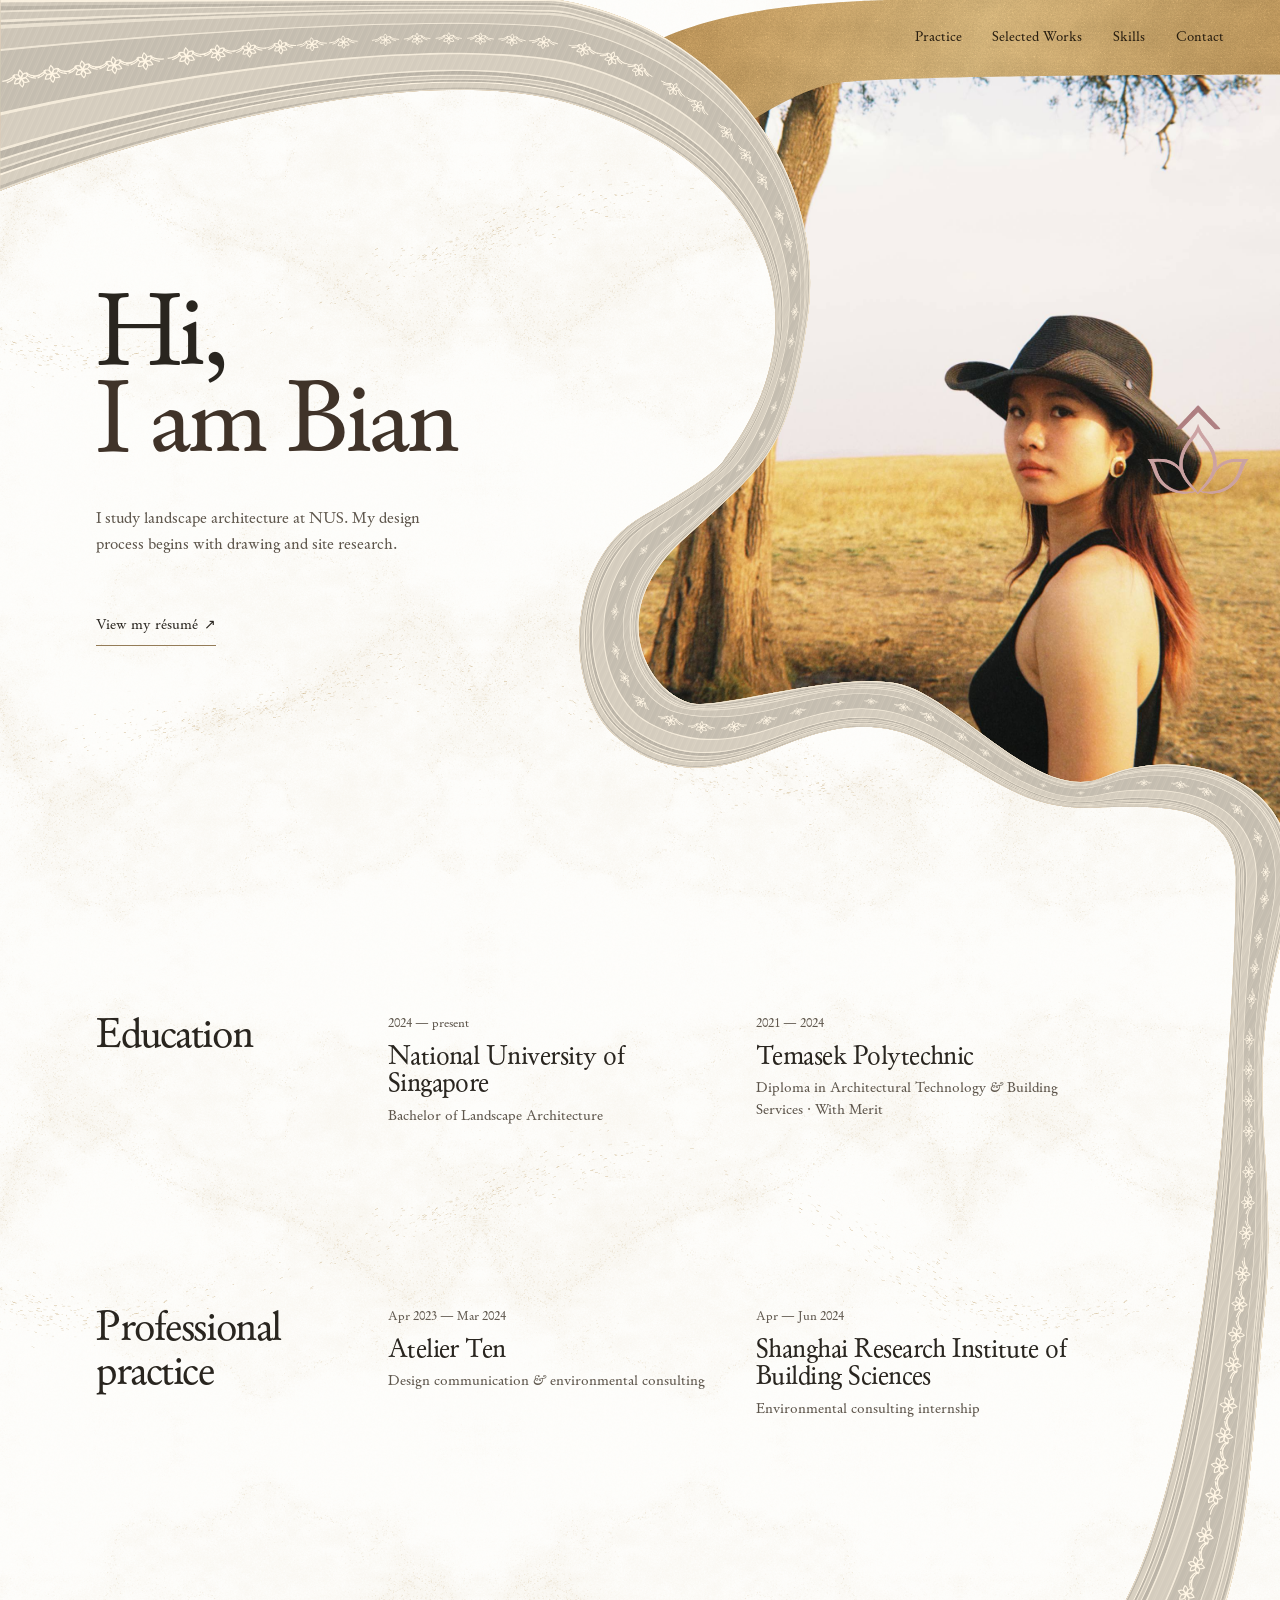
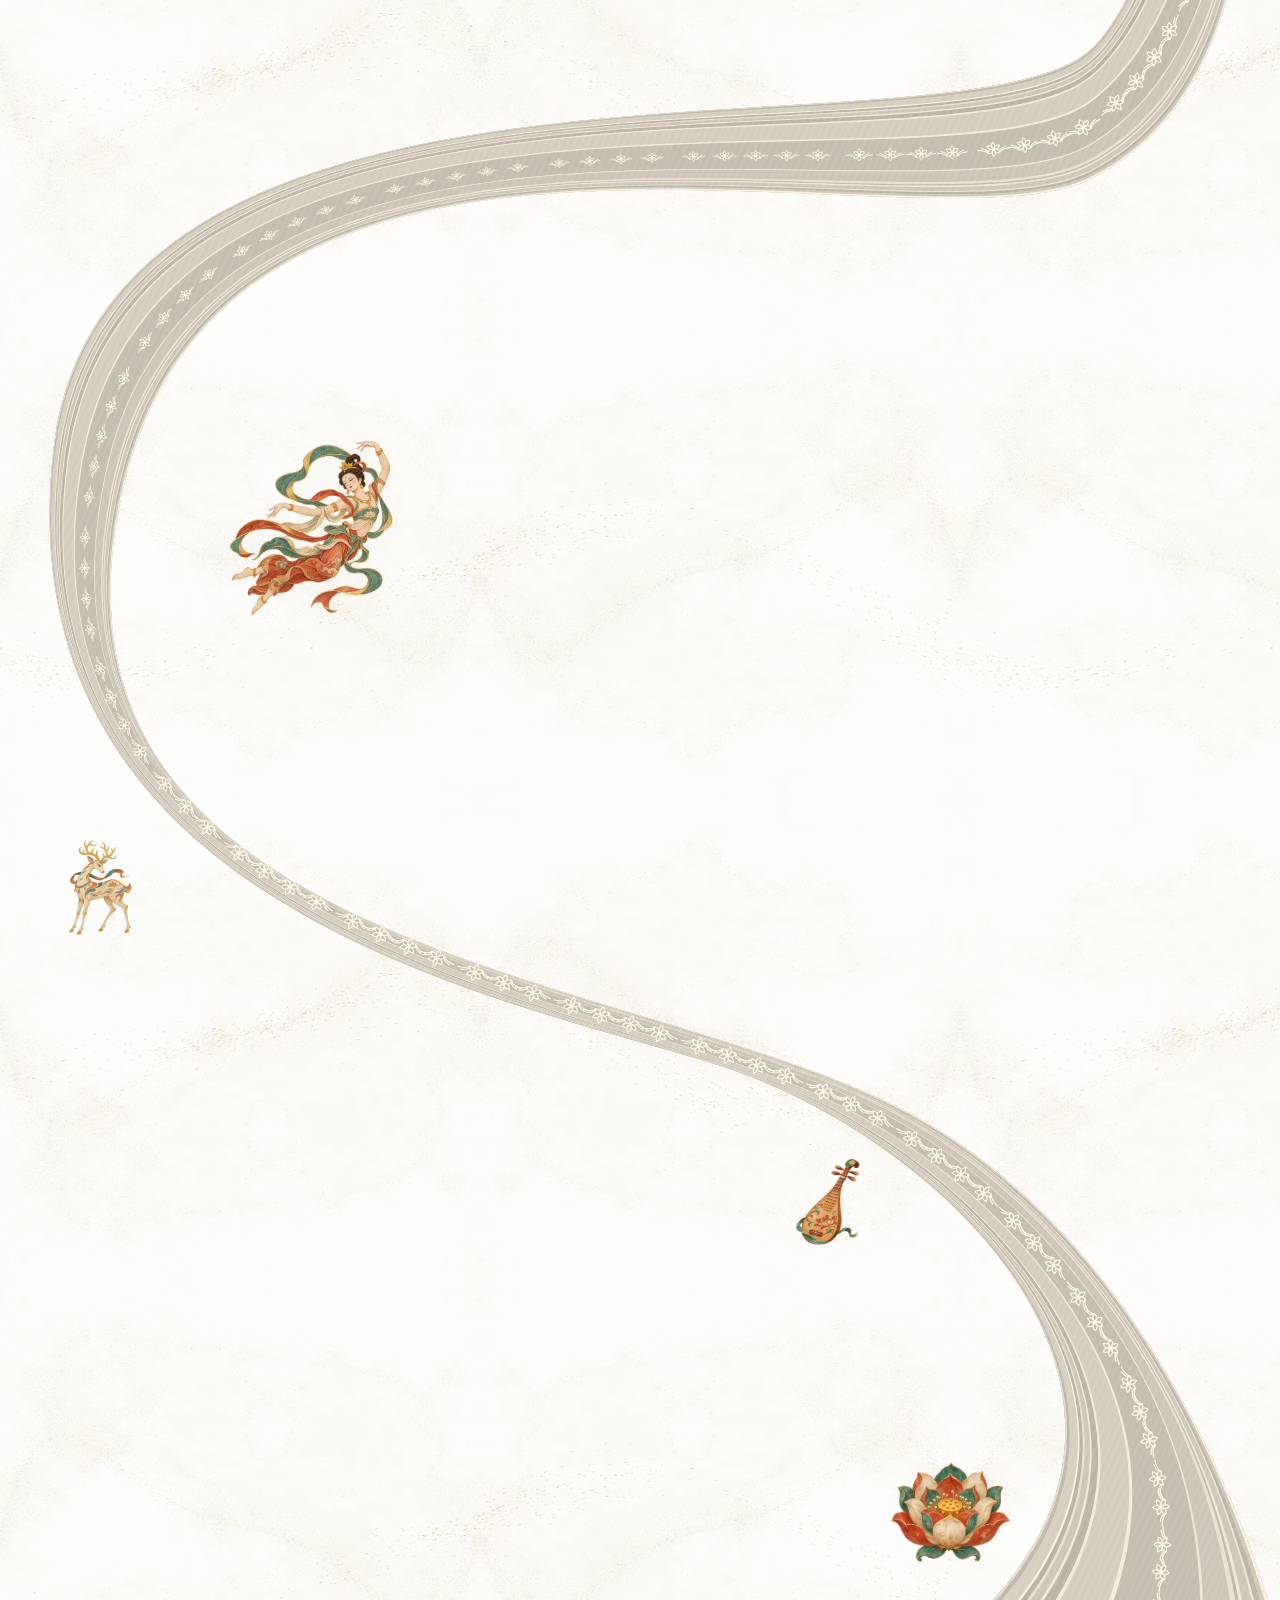
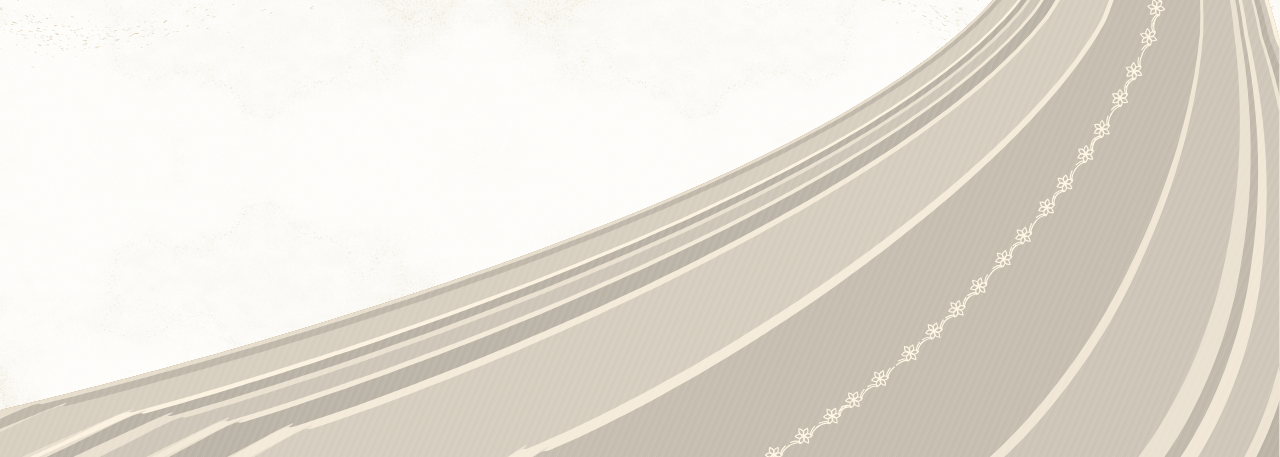
==== index.html @ 582df24e "Refresh the mobile project animation script" ====
<!doctype html>
<html lang="en">
<head>
  <meta charset="utf-8">
  <meta name="viewport" content="width=device-width, initial-scale=1">
  <meta name="description" content="Landscape architecture, research and practice by Bian Chuqi.">
  <title>Bian Chuqi · Landscape Architecture</title>
  <link rel="preload" href="assets/fonts/GaramondLibre-Regular.otf" as="font" type="font/otf" crossorigin>
  <link rel="stylesheet" href="style.css">
  <link rel="stylesheet" href="desktop-board.css?v=history-spacing-8">
  <script defer src="project-icons.js?v=touch-weave-7"></script>
  <script defer src="plaques.js"></script>
  <script defer src="ribbons.js?v=smooth-weave-6"></script>
</head>
<body class="home" id="top"><a class="skip" href="#main">Skip to content</a>
<div class="folio"><svg class="board-defs" aria-hidden="true" focusable="false" width="0" height="0"><defs>
<clipPath id="mobile-portrait-cut" clipPathUnits="objectBoundingBox"><path transform="scale(0.00256410256 0.00236406619) translate(0 -54.037)" d="M0 49L0.404 55.495C0.404 55.495 132.979 65.941 149.894 129.452C169.809 189.963 130.362 245.941 92.447 274.282C54.532 302.622 11.255 334.793 33.085 406.027C54.915 477.261 132.66 411.005 170.574 417.899C208.489 424.793 249.021 469.793 286.553 465.963C324.085 462.133 359.064 451.154 365.957 473.112L390 490V49Z"/></clipPath>
<clipPath id="desktop-portrait-cut" clipPathUnits="objectBoundingBox"><path transform="scale(0.001679894227362891 0.0022471910112359553)" d="M258.982 -0.197C338.833 13.015 384.79 83.292 375.599 147.632C366.407 211.973 357.216 214.271 317.003 251.611C276.79 288.952 306.088 328.015 325.62 327.441C345.152 326.866 388.493 313.526 416.067 317.611C443.641 321.696 482.705 375.569 513.599 361.271C544.493 346.973 617.641 355.143 596.961 433.271L610 445V-2H259Z"/></clipPath>
<clipPath id="desktop-nav-cut" clipPathUnits="objectBoundingBox"><path transform="scale(0.001679894227362891 0.015873015873015872)" d="M340.684 62.196C340.684 62.196 365.961 43.303 386.897 38.962C407.833 34.622 595.301 34.622 595.301 34.622C595.301 34.622 595.301 0.026 595.301 0.026C595.301 0.026 413.386 0.026 413.386 0.026C413.386 0.026 369.344 0.728 337.939 8.005C306.535 15.281 295.812 24.856 295.812 24.856C295.812 24.856 340.684 62.196 340.684 62.196Z"/></clipPath>
</defs></svg><div class="board-silk" aria-hidden="true"></div><div class="nav-join" aria-hidden="true"></div>
  <svg class="silk" aria-hidden="true" focusable="false">
    <defs><image id="mobile-weave" href="assets/mobile-silk.svg?v=balanced-weave-1" width="390" height="2567.431"/></defs>
    <g id="mobile-panels">
    <svg viewBox="0 54.037 390 423" preserveAspectRatio="none"><use href="#mobile-weave"/></svg>
    <svg viewBox="0 477.037 390 1016.963" preserveAspectRatio="none"><use href="#mobile-weave"/></svg>
    <svg viewBox="0 1494 390 1073.431" preserveAspectRatio="none"><use href="#mobile-weave"/></svg>
    </g>
  </svg>
  <div class="silk silk-wash" aria-hidden="true"><div class="wash-art"><i></i><i></i><i></i></div></div>
  <header class="header"><nav aria-label="Main navigation"><a href="#practice">Practice</a><a href="#works">Selected Works</a><a href="skills.html">Skills</a><a href="contact.html">Contact</a></nav></header>
  <main id="main">
    <section class="introduction" id="about" aria-labelledby="profile-title">
      <div class="intro-copy">
        <h1 id="profile-title">Hi,<br> <em>I am Bian</em></h1>
        <p class="intro-note">I study landscape architecture at NUS. My design process begins with drawing and site research.</p>
        <div class="profile-actions"><a href="resume.html">View my résumé <span aria-hidden="true">↗</span></a></div>
      </div>
      <figure class="silk-portrait"><img src="assets/bian-chuqi-tree.jpg" alt="Bian Chuqi beneath a tree in a golden grassland" width="1706" height="2560" fetchpriority="high"></figure>
    </section>
    <section class="experience" aria-label="Education and professional practice">
      <div class="history-group">
      <span id="practice" aria-hidden="true"></span>
      <section class="history-row" id="education"><h2>Education</h2>
        <div><span class="date">2024 — present</span><h3>National University of Singapore</h3><p>Bachelor of Landscape Architecture</p></div>
        <div><span class="date">2021 — 2024</span><h3>Temasek Polytechnic</h3><p>Diploma in Architectural Technology &amp; Building Services · With Merit</p></div>
      </section>
      <section class="history-row" id="professional-practice"><h2>Professional <em>practice</em></h2>
        <div><span class="date">Apr — Jun 2024</span><h3>Shanghai Research Institute of Building Sciences</h3><p>Environmental consulting internship</p></div>
        <div class="atelier-entry"><span class="date">Apr 2023 — Mar 2024</span><h3>Atelier Ten</h3><p>Design communication &amp; environmental consulting</p></div>
      </section>
    </div>
    </section>
    <section class="work-index" id="works" aria-labelledby="works-title">
      <h2 id="works-title">Selected <em>works</em></h2>
      <div class="project-route">
      <svg class="board-works" preserveAspectRatio="none" viewBox="0 830 595.2755737305 710" aria-label="Selected works"><title>Selected works</title><g id="detail-y3s1" class="project-reveal" data-project="Y3S1" role="group" aria-label="Y3S1, reserved project space"><g class="desktop-frames"><rect class="image-space" x="236.769" y="886.944" width="300.83" height="212.359"/><rect class="line-space" x="270.854" y="1123.366" width="268.851" height="15.511"/><rect class="line-space" x="307.755" y="1148.579" width="231.95" height="15.511"/><rect class="line-space" x="370.812" y="1173.792" width="168.894" height="15.511"/><rect class="line-space" x="432.449" y="1199.005" width="107.257" height="15.511"/></g><g class="mobile-frames"><rect class="line-space" x="292.222" y="302.229" width="72.125" height="10.431"/><rect class="line-space" x="250.774" y="285.275" width="113.573" height="10.43"/><rect class="line-space" x="208.371" y="268.32" width="155.975" height="10.431"/><rect class="line-space" x="183.557" y="251.366" width="180.789" height="10.43"/><rect class="image-space" x="157.612" y="92.992" width="206.048" height="145.45"/></g></g><g id="detail-y2s2" class="project-reveal" data-project="Y2S2" role="group" aria-label="Y2S2, reserved project space"><g class="desktop-frames"><rect class="image-space" x="29.33" y="1263.795" width="183.357" height="129.434"/><rect class="line-space" x="29.322" y="1193.428" width="65.373" height="9.454"/><rect class="line-space" x="29.322" y="1208.795" width="102.941" height="9.454"/><rect class="line-space" x="29.322" y="1224.162" width="141.375" height="9.454"/><rect class="line-space" x="29.322" y="1239.53" width="163.866" height="9.454"/></g><g class="mobile-frames"><rect class="line-space" x="22.734" y="373.565" width="55.511" height="8.028"/><rect class="line-space" x="22.734" y="386.614" width="87.411" height="8.028"/><rect class="line-space" x="22.735" y="399.663" width="120.046" height="8.028"/><rect class="line-space" x="22.735" y="412.712" width="139.144" height="8.027"/><rect class="image-space" x="22.936" y="430.397" width="158.584" height="111.945"/></g></g><g id="detail-y2s1" class="project-reveal" data-project="Y2S1" role="group" aria-label="Y2S1, reserved project space"><g class="desktop-frames"><rect class="line-space" x="231.79" y="1299.711" width="115.075" height="10.6"/></g><g class="mobile-frames"><rect class="line-space" x="255.266" y="683.14" width="55.511" height="8.027"/><rect class="line-space" x="255.266" y="696.188" width="87.411" height="8.028"/></g></g><g id="detail-y1s1" class="project-reveal" data-project="Y1S1" role="group" aria-label="Y1S1, reserved project space"><g class="desktop-frames"><rect class="image-space" x="232.039" y="1390.876" width="170.079" height="120.06"/><rect class="line-space" x="71.876" y="1459.354" width="151.999" height="8.769"/><rect class="line-space" x="92.739" y="1473.608" width="131.136" height="8.769"/><rect class="line-space" x="128.389" y="1487.863" width="95.487" height="8.769"/><rect class="line-space" x="163.236" y="1502.117" width="60.639" height="8.769"/></g><g class="mobile-frames"><rect class="line-space" x="122.979" y="932.96" width="53.478" height="7.733"/><rect class="line-space" x="92.247" y="945.531" width="84.21" height="7.733"/><rect class="line-space" x="60.808" y="958.102" width="115.649" height="7.733"/><rect class="line-space" x="42.409" y="970.673" width="134.048" height="7.733"/><rect class="image-space" x="23.574" y="813.837" width="152.776" height="107.845"/></g></g></svg>
        <button class="project-icon" type="button" data-term="Y3S1" aria-controls="detail-y3s1" aria-expanded="false" aria-label="Y3S1 project" style="--desktop-x:17.1886043%;--desktop-y:16.3060586%;--desktop-width:14.4220707%">
          <span class="icon-turn"><img class="icon-front" src="assets/project-icons/apsara-front.webp" alt=""><img class="icon-back" src="assets/project-icons/apsara-back.webp" alt=""></span>
        </button>
        <button class="project-icon" type="button" data-term="Y2S2" aria-controls="detail-y2s2" aria-expanded="false" aria-label="Y2S2 project" style="--desktop-x:4.1604885%;--desktop-y:42.8718362%;--desktop-width:7.5809696%">
          <span class="icon-turn"><img class="icon-front" src="assets/project-icons/deer-front.webp" alt=""><img class="icon-back" src="assets/project-icons/deer-back.webp" alt=""></span>
        </button>
        <button class="project-icon" type="button" data-term="Y2S1" aria-controls="detail-y2s1" aria-expanded="false" aria-label="Y2S1 project" style="--desktop-x:61.2482983%;--desktop-y:63.7558638%;--desktop-width:6.7874875%">
          <span class="icon-turn"><img class="icon-front" src="assets/project-icons/pipa-front.webp" alt=""><img class="icon-back" src="assets/project-icons/pipa-back.webp" alt=""></span>
        </button>
        <button class="project-icon" type="button" data-term="Y1S1" aria-controls="detail-y1s1" aria-expanded="false" aria-label="Y1S1 project" style="--desktop-x:69.5584133%;--desktop-y:83.1385428%;--desktop-width:9.4145561%">
          <span class="icon-turn"><img class="icon-front" src="assets/project-icons/lotus-front.webp" alt=""><img class="icon-back" src="assets/project-icons/lotus-back.webp" alt=""></span>
        </button>
      </div>
    </section>
  </main>
  <footer class="board-footer" aria-label="Contact channels">
    <div class="contact-plaque" data-channel="linkedin">
      <img loading="lazy" decoding="async" src="assets/plaque-instagram.webp" alt="" width="1100" height="798">
      <a class="contact-logo" href="https://www.linkedin.com/in/chuqi-bian-5767962a1/" aria-label="LinkedIn" target="_blank" rel="noopener noreferrer"><img src="assets/logo-linkedin.webp" alt=""></a>
    </div>
    <div class="contact-plaque" data-channel="telegram">
      <img loading="lazy" decoding="async" src="assets/plaque-whatsapp.webp" alt="" width="1100" height="798">
      <a class="contact-logo" href="https://t.me/bcq_0528" aria-label="Telegram" target="_blank" rel="noopener noreferrer"><img src="assets/logo-telegram.webp" alt=""></a>
    </div>
    <div class="contact-plaque" data-channel="whatsapp">
      <img loading="lazy" decoding="async" src="assets/plaque-telegram.webp" alt="" width="1100" height="936">
      <a class="contact-logo" href="https://wa.me/6583190450" aria-label="WhatsApp" target="_blank" rel="noopener noreferrer"><img src="assets/logo-whatsapp.webp" alt=""></a>
    </div>
  </footer>
</div>
<a class="back-to-top" href="#top" aria-label="Back to top" title="Back to top">
  <img class="lotus-outline" src="assets/lotus-back-to-top.webp" width="384" height="339" alt="">
  <img class="lotus-bloom" src="assets/lotus-bloom.webp" alt="">
</a>
</body>
</html>
---- style.css ----
@charset "UTF-8";
@font-face {
  font-family: 'Garamond Libre';
  src: url('assets/fonts/GaramondLibre-Regular.otf') format('opentype');
  font-weight: 400;
  font-style: normal;
  font-display: swap;
}
:root{color-scheme:dark;--paper:#080808;--surface:#080808;--sand:#080808;--ink:#f5f2ed;--muted:#bcbab6;--coffee:#d6d2ca;--gold:#e6c289;--line:#514e49;--red:#e9d9c0;--ochre:#b99060;--serif:"Garamond Libre",Garamond,Georgia,serif;--sans:var(--serif);font-synthesis:none}
*{box-sizing:border-box}html{scroll-behavior:smooth;scroll-padding-top:2rem}body{margin:0;background:var(--paper);color:var(--ink);font:1rem/1.7 var(--sans)}a{color:inherit;text-decoration:none}button{font:inherit}img{display:block;max-width:100%;height:auto}figure{margin:0}h1,h2,h3,p{margin-top:0}h1,h2,h3{font-family:var(--serif);font-weight:400;line-height:1.06}h1{font-size:clamp(3.5rem,6vw,7rem);letter-spacing:-.04em}h2{font-size:clamp(2.5rem,4vw,4.2rem);letter-spacing:-.035em}h3{font-size:2rem;letter-spacing:-.02em}em{font-weight:400}p{margin-bottom:1.2rem}a:focus-visible,button:focus-visible{outline:2px solid var(--red);outline-offset:7px}a:hover{color:var(--red)}
.header,main>section,main>figure,footer{max-width:1440px;margin-inline:auto}.header{padding:2rem 6%;display:flex;align-items:center;justify-content:space-between;gap:2rem}.identity{font-family:var(--serif);font-size:1.9rem;line-height:1.1;letter-spacing:-.035em}.identity span{display:block;font-family:var(--sans);font-size:.75rem;letter-spacing:.08em;line-height:1.8;margin-top:.4rem}.header nav{display:flex;gap:2rem;font-size:.875rem}.header nav a{position:relative;padding-block:.3rem}.header nav a::after{content:'';position:absolute;bottom:0;left:0;width:0;height:1px;background:currentColor;transition:width .25s}.header nav a:hover::after{width:100%}.eyebrow,.date{font-family:var(--sans);font-size:.875rem;line-height:1.5;color:var(--muted)}.eyebrow{letter-spacing:.08em}.date{display:block;margin-bottom:.6rem}.skip{position:fixed;top:-5rem;left:1rem;padding:1rem;background:var(--paper);z-index:100}.skip:focus{top:1rem}
/* Full case study content stays readable and unobstructed. */
.project-title{position:relative;padding:4rem 8%;overflow:hidden}.project-title::after{content:'';position:absolute;width:20rem;height:29rem;border:1.5px solid var(--ochre);border-left-color:transparent;border-bottom-color:transparent;border-radius:50%;right:-11rem;top:2rem;transform:rotate(-22deg);pointer-events:none}.project-title h1{font-size:clamp(3.5rem,7vw,7.4rem);margin-bottom:3rem}.project h1 em,.project h2 em{color:var(--red)}.project-intro{display:grid;grid-template-columns:1.1fr 1fr;gap:10%;align-items:start}.large-copy{font:400 clamp(1.5rem,2.5vw,2.15rem)/1.3 var(--serif);letter-spacing:-.01em}.project-intro .large-copy{max-width:38rem}dl{margin:0;font-size:.9rem}dl div{display:grid;grid-template-columns:6rem 1fr;padding:.45rem 0}dt{color:var(--muted)}dd{margin:0}.full-art{padding:0 6%}.image-button{border:0;background:transparent;padding:0;width:100%;cursor:zoom-in;display:block}.image-button img{width:100%}.full-art .image-button{max-width:1180px;margin:auto}figcaption{font-size:.875rem;color:var(--muted);padding:1rem 0;line-height:1.6}figcaption span{float:right}.project-section{padding:5rem 8%}.text-section{display:grid;grid-template-columns:1fr 1.3fr;gap:10%;background:var(--sand);margin-top:3rem;border-radius:0 5rem 0 0}.text-section p{max-width:42rem}.section-heading{display:flex;align-items:baseline;justify-content:space-between;gap:2rem;margin-bottom:2.5rem}.section-heading h2{margin:0}.section-heading p{max-width:28rem;color:var(--muted);margin:0}.research-columns{display:grid;grid-template-columns:repeat(3,1fr);gap:3rem;margin-bottom:2rem}.research-columns h3{font-size:1.85rem;color:var(--red)}.research-columns p{font-size:1rem;color:var(--muted)}.project-section>figure{max-width:1100px;margin:auto}.split-art{display:grid;grid-template-columns:.65fr 1.35fr;gap:6%;align-items:center}.fine{color:var(--muted);font-size:.875rem!important}.encounter-grid{display:grid;grid-template-columns:1fr 1fr;gap:2rem}.exhibition{display:grid;grid-template-columns:1.25fr 1fr;gap:6%;align-items:center}.credits{display:grid;grid-template-columns:.6fr 1.4fr;gap:8%;background:var(--surface)}.credits h2{font-size:2.5rem}.credits p{color:var(--muted);font-size:.9rem}.credits strong{color:var(--ink);font-weight:500}.lightbox{width:96vw;max-width:1600px;height:94vh;border:1px solid var(--line);background:var(--paper);padding:1.2rem;color:var(--ink)}.lightbox::backdrop{background:rgba(35,29,24,.85)}.lightbox-controls{display:flex;gap:1.2rem;align-items:center;margin-bottom:1rem}.lightbox-controls p{margin:0;flex:1;font-size:.9rem}.lightbox-controls a{font-size:.875rem;text-decoration:underline}.lightbox-controls button{padding:.5rem 1rem;border:1px solid var(--ink);color:var(--ink);background:transparent;cursor:pointer}.lightbox-scroll{overflow:auto;height:calc(100% - 4rem);display:flex;align-items:flex-start;justify-content:center}.lightbox-scroll img{max-height:100%;object-fit:contain}
.resume-page{padding:3rem 6% 5rem;max-width:1100px}.resume-page h1{font-size:4rem;margin:0}.resume-page .section-heading{align-items:center;margin-bottom:1rem}.resume-instruction{color:var(--muted)}.resume-sheet{display:block;background:white}.resume-sheet img{width:100%;height:auto}.resume-page>.text-link{margin-top:2rem}


body { background: #11110f url("assets/foil-ground.png") repeat; background-size: 610px auto; }
.text-section,.credits { background: transparent; }
.folio { max-width: 1560px; margin: auto; position: relative; isolation: isolate; overflow: clip; }
.silk { position: absolute; inset: 0; width: 100%; height: 100%; z-index: 2; pointer-events: none; }
.home .header { position: relative; z-index: 4; justify-content: flex-end; max-width: none; padding: 0; }
.home .header nav { min-height: 4.25rem; padding: 1.25rem 5.5%; align-items: center; justify-content: flex-end; gap: clamp(1rem,2.8vw,3rem); color: #281e10;
  background-color: #ceb077;
  background-image: linear-gradient(108deg, #a47b3b42, #fff1bb38 30%, #ad783621 51%, #fff0bb47 75%, #926c352e), url("assets/foil-navigation.png");
  background-size: cover, 256px 128px;
  box-shadow: inset 0 -1px #fae5b78f; }
.home .header nav a { color: #281e10; font-weight: 400; }
.home .header nav a:focus-visible { outline-color: #392a15; }
.introduction { position: relative; display: grid; align-items: center; min-height: clamp(33rem,58vw,55rem); max-width: none; padding: 5rem 0 2.5rem 7.5%; }
.intro-copy { width: 43%; position: relative; z-index: 3; }
.intro-copy .eyebrow { text-transform: uppercase; letter-spacing: .18em; font-size: .72rem; color: #d9cdb9; }
.intro-copy h1 { font-size: clamp(4.6rem,7.8vw,8rem); line-height: .88; margin: .3em 0 .38em; }
.intro-copy h1 em { white-space: nowrap; }
.intro-note { max-width: 23rem; color: #d2cdc3; line-height: 1.6; }
.profile-actions { display: flex; flex-wrap: wrap; gap: .6rem 1.6rem; margin-top: clamp(1.6rem,3.8vw,3.8rem); }
.profile-actions a,.text-link,.resume-link { display: inline-block; font-size: .91rem; padding-block: .4rem; border-bottom: 1px solid #a39378; }
.profile-actions span,.work-cover h3 span { display: inline-block; font: .95em var(--sans); margin-left: .18em; }
.silk-portrait { position: absolute; inset: 0; margin: 0; overflow: hidden; clip-path: polygon(49% 0,100% 0,100% 100%,83% 94%,65% 84%,47% 77%,55% 40%); }
.silk-portrait img { margin-left: auto; width: 55.5%; height: 100%; object-fit: cover; object-position: right bottom; }
.experience { padding: clamp(4rem,8vw,8.5rem) 16% clamp(2.4rem,5vw,6rem) 7.5%; }
.history-group { position: relative; }
.history-group #practice {
  position: absolute;
  top: 50%;
  scroll-margin-top: calc(50vh - 2rem);
}
.history-row { display: grid; grid-template-columns: .76fr 1fr 1fr; gap: 5%; padding-block: clamp(3.7rem,7vw,7.25rem); }
.history-row h2 { margin: 0; font-size: clamp(2rem,3.2vw,3.7rem); }
.history-row h3 { font-size: clamp(1.42rem,2.05vw,2.15rem); margin: .25em 0; }
.history-row p { font-size: .91rem; line-height: 1.5; color: var(--muted); margin: 0; max-width: 24rem; }
.date { font-size: .79rem; }
.work-index { padding: clamp(4rem,7vw,8rem) 7% clamp(7rem,12vw,13rem) 12%; }
.work-index h2 { position: relative; z-index: 3; display: table; font-size: clamp(3.1rem,6.2vw,6.4rem); line-height: .96; margin: 0 0 clamp(6.5rem,11vw,10.5rem) -5%; }
.works-grid { margin-left: 2.5%; display: grid; grid-template-columns: repeat(3,minmax(0,1fr)); gap: clamp(.9rem,2vw,2.5rem); }
@media(min-width:761px) {
  .works-grid > :nth-child(2) { margin-top: clamp(2rem,4.5vw,4.5rem); }
  .works-grid > :nth-child(3) { margin-top: clamp(4rem,9vw,9rem); }
}
.work-cover { display: block; position: relative; }
.work-cover img,.work-slot { width: 100%; aspect-ratio: 1.415; object-fit: cover; }
.work-cover h3,.works-grid article span { display: block; font: 1.65rem/1.04 var(--serif); margin: .55em 0 0; }
.work-cover h3 span { font-size: .52em; vertical-align: .3em; }
.works-grid article { color: #c9bfac; }
.work-slot { position: relative; display: grid; place-items: center; color: #74917c; border-block: 1px solid currentColor; }
.works-grid article:last-child .work-slot { color: #aa8055; }
.work-slot svg { width: 47%; fill: none; stroke: currentColor; stroke-width: 1; }
.works-grid article span { font-style: italic; font-size: 1.35rem; }
.contact-footer { position: relative; z-index: 3; isolation: isolate; max-width: none; min-height: clamp(7.5rem,12vw,12rem); padding: 2rem 7%; display: grid; align-items: center; color: #fff6d9; }
.contact-footer::before { content: ""; position: absolute; inset: 0; background: url("assets/woven-hem.svg") center/100% 100%; z-index: -1; }
.home .contact-footer::before { opacity: .91; mask-image: linear-gradient(transparent,#000 38%); }
.contact-footer ul { position: relative; display: flex; align-items: baseline; justify-content: space-evenly; gap: 1.5rem; margin: 0; padding: 0; list-style: none; font: 600 clamp(1.6rem,3.2vw,3.7rem)/1.1 var(--serif); }
.contact-footer li { -webkit-text-stroke: .08em #1b1812; paint-order: stroke fill; text-shadow: 0 2px 4px #100c08; }
.project-title::after { content: none; }
.project h1 em,.project h2 em,.research-columns h3 { color: var(--ink); }
.lightbox::backdrop { background: rgb(0 0 0 / .9); }
@media (max-width:760px) {
  .header { padding: 1.15rem 6%; gap: .75rem; }
  .identity { font-size: 1.5rem; }
  .header nav { justify-content: flex-end; flex-wrap: wrap; font-size: .82rem; gap: .45rem .8rem; }
  .home .header nav { width: 100%; min-height: 3.3rem; justify-content: space-between; padding: 1rem 6%; gap: .6rem; }
  .introduction { display: flex; flex-direction: column; align-items: stretch; min-height: 0; padding: 0; }
  .silk-portrait { position: relative; height: clamp(21rem,108vw,38rem); order: -1; }
  .silk-portrait img { width: 92%; object-position: right bottom; }
  .intro-copy { width: 81%; margin: 1.3rem 0 0 7%; }
  .intro-copy h1 { font-size: clamp(3.6rem,12vw,5.4rem); }
  .intro-note { font-size: .94rem; }
  .profile-actions { gap: .4rem 1.1rem; margin-top: 1.2rem; }
  .profile-actions a { font-size: .83rem; }
  .experience { padding: 4rem 17% 2rem 7%; }
  .history-row { grid-template-columns: 1fr 1fr; gap: 1rem; padding-block: 2.65rem; }
  .history-row h2 { grid-column: 1/-1; font-size: 2.1rem; }
  .history-row h3 { font-size: 1.36rem; }
  .history-row p { font-size: .8rem; }
  .date { font-size: .72rem; }
  .work-index { padding: 3rem 6% 5.5rem 13%; }
  .work-index h2 { font-size: clamp(2.7rem,9vw,4rem); margin-bottom: 6.1rem; }
  .works-grid { grid-template-columns: 1fr 1fr; gap: 1.7rem 1.1rem; }
  .work-cover { grid-column: 1/-1; width: 77%; }
  .work-cover h3 { font-size: 1.6rem; }
  .works-grid article span { font-size: 1.05rem; }
  .contact-footer { padding: 1.5rem 5%; min-height: 7.8rem; }
  .contact-footer ul { font-size: clamp(1.32rem,4.7vw,2.1rem); gap: .65rem; }
  .project-title,.project-section { padding: 3rem 7%; }
  .project-intro,.text-section,.split-art,.exhibition,.credits,.encounter-grid,.research-columns { grid-template-columns: 1fr; gap: 1rem; }
  .section-heading { display: block; }
  figcaption span { display: block; float: none; }
  .lightbox-controls { flex-wrap: wrap; gap: .6rem; }
  .lightbox-controls p { flex-basis: 100%; }
  .lightbox-scroll { height: calc(100% - 7rem); }
}
@media(prefers-reduced-motion:reduce) { html { scroll-behavior:auto; } *,*::after { transition:none!important; } }
/* The gold field continues beneath the upper fold. */
.nav-join {
  position: absolute; inset: 0 0 auto; pointer-events: none; z-index: 1;
  background: linear-gradient(108deg,#a47b3b42,#fff1bb38 30%,#ad783621 51%,#fff0bb47 75%,#926c352e),
              #ceb077 url("assets/foil-navigation.png") left top / 256px 128px repeat;
}
.home .work-index { padding-bottom: clamp(12rem,22vw,25rem); }
.home .work-index h2 { margin-bottom: clamp(9rem,14vw,14rem); }
@media (min-width:761px) {
  .works-grid > :nth-child(2) { margin-top: clamp(4.5rem,9vw,10rem); }
  .works-grid > :nth-child(3) { margin-top: clamp(9rem,18vw,20rem); }
}
.cloud-footer {
  display: block; padding: 0; height: clamp(12rem,20vw,21rem); overflow: hidden;
}
.cloud-footer ul {
  height: 100%; display: grid; grid-template-columns: repeat(3,minmax(0,1fr));
  gap: 0; align-items: stretch; justify-content: stretch;
}
.cloud-footer li {
  --lit: #517e74; --body: #284b4b; --shade: #203d3c;
  position: relative; display: grid; justify-items: center; align-content: start;
  transform: translateY(var(--lift, 0)); will-change: transform;
}
.cloud-footer li:nth-child(2) { --lit: #af6652; --body: #894c3e; --shade: #663e33; }
.cloud-footer li:nth-child(3) { --lit: #aa8657; --body: #74553a; --shade: #584331; }
.cloud-art { position: absolute; top: 0; left: -7%; width: 114%; height: 107%; pointer-events: none; overflow: visible; }
.cloud-footer li:nth-child(2) .cloud-art { transform: scaleX(-1); height: 112%; top: -2%; }
.cloud-footer li:nth-child(3) .cloud-art { height: 105%; top: 2%; }
.cloud-label {
  position: relative; z-index: 1; margin-top: 0; top: 0; align-self: center;
  color: #fff1cc; line-height: 1.08; font-weight: 600; -webkit-text-stroke: .055em #34291e;
  paint-order: stroke fill; text-shadow: 0 2px 3px #32281e;
}
.cloud-footer li { align-content: center; padding-top: 1.8rem; }
@media(max-width:760px) {
  .nav-join { display: none; }
  .home .work-index { padding-top: 3.5rem; padding-bottom: 10rem; }
  .home .work-index h2 { margin-bottom: 8rem; }
  .works-grid { row-gap: 3.8rem; }
  .cloud-footer { height: clamp(7.6rem,26vw,12rem); min-height: 0; }
  .cloud-footer li { padding-top: .8rem; }
  .cloud-footer ul { gap: 0; font-size: clamp(1.1rem,4.8vw,1.95rem); }
}
@media(prefers-reduced-motion:reduce) {
  .cloud-footer li { transform: none; will-change: auto; }
}

@media (min-width:761px) {
  .folio:has(.nav-join[style]) .header nav { background: transparent; box-shadow: none; }
}
.work-inscription { display: none; }
@media (min-width:761px) {
  /* The plotting area uses the proportions of the annotated Illustrator board. */
  .home .work-index { max-width: none; padding: clamp(4rem,9vw,9rem) 0 0; position: relative; }
  .home .work-index h2, .home .work-cover h3 {
    position: absolute; width: 1px; height: 1px; overflow: hidden;
    clip-path: inset(50%); margin: 0; white-space: nowrap;
  }
  .works-grid { position: relative; display: block; aspect-ratio: 595 / 790; margin: 0; }
  .works-grid > .work-cover, .works-grid > article { position: absolute; z-index: 3; margin: 0; }
  .works-grid > .work-cover { left: 25.9%; top: 10.7%; width: 66.6%; }
  .work-cover picture { display: block; }
  .work-cover img { aspect-ratio: auto; height: auto; }
  .work-inscription { display: block; margin: 2.7% 0 0 auto; width: 79%; height: auto; overflow: visible; }
  .work-inscription text { font: 27px var(--serif); fill: currentColor; }
  .work-inscription text[font-style="italic"] { font-style: italic; }
  .works-grid > article[data-project="Y2S2"] { left: 3.4%; top: 54.8%; width: 36.6%; margin: 0; }
  .works-grid > article[data-project="Y1S1"] { left: 47.2%; top: 65.7%; width: 30.6%; margin: 0; }
  .works-grid [data-project="Y2S2"] .work-slot { aspect-ratio: 218/127; }
  .works-grid [data-project="Y1S1"] .work-slot { aspect-ratio: 182/149; }
  .works-grid article span { text-align: right; margin-top: .75em; }
  .works-grid article span::before { content: attr(data-term); font-style: normal; }
}

/* White paper and fine gold leaf, shared by the homepage, case study and résumé. */
:root {
  color-scheme: light;
  --paper: #fffefc;
  --surface: #fcfaf5;
  --sand: #f6f2e9;
  --ink: #29251f;
  --muted: #5d554b;
  --coffee: #46382e;
  --gold: #80632d;
  --line: #b9ac97;
  --red: #774235;
  --ochre: #917442;
}
body {
  background: var(--paper) url("assets/white-gold-paper.webp") repeat;
  background-size: 960px 960px;
}
.intro-copy .eyebrow { color: #6d5635; }
.intro-copy h1 em { color: #403329; }
.intro-note, .works-grid article { color: var(--muted); }
.profile-actions a, .text-link, .resume-link { border-bottom-color: #947c58; }
.work-slot { color: #506f5b; }
.works-grid article:last-child .work-slot { color: #88613a; }
.folio .project-icon:focus-visible { outline-color: var(--gold); }
.lightbox::backdrop { background: rgb(34 29 22 / .7); }

.inner-page {
  display: flex;
  flex-direction: column;
  min-height: 100svh;
}
.inner-page > .header { width: 100%; justify-content: flex-end; }
.inner-page > main { flex: 1; }
.inner-page .header nav a[aria-current="page"]::after { width: 100%; }
.details-page {
  width: 100%;
  max-width: 1100px;
  padding: 3rem 6% 5rem;
}
.details-page h1 { font-size: clamp(3.2rem, 6vw, 4rem); margin-bottom: .75em; }
.skill-list { margin: 0; }
.skill-list div {
  display: grid;
  grid-template-columns: minmax(12rem, 1fr) minmax(0, 2fr);
  gap: 1.5rem;
  align-items: baseline;
  padding: clamp(1.25rem, 2.7vw, 2.25rem) 0;
  border-top: 1px solid #dcd3c4;
}
.skill-list dt { font: clamp(1.55rem, 2.3vw, 2rem)/1.15 var(--serif); color: var(--ink); }
.skill-list ul {
  display: flex; flex-wrap: wrap; align-items: flex-start; justify-content: flex-end; gap: .55rem;
  margin: 0; padding: 0; list-style: none;
}
.skill-list li {
  padding: .35rem .85rem;
  color: var(--coffee);
  background: rgb(230 219 198 / .18);
  border: 1px solid #d9cdbb;
  font-size: .96rem;
}
.skill-key {
  display: flex; flex-wrap: wrap; gap: .5rem 1.4rem;
  padding: 0; margin: 0 0 1.25rem; list-style: none;
  font-size: .95rem; color: var(--coffee);
}
.skill-key li { display: inline-flex; align-items: center; gap: .45rem; }
.skill-swatch {
  width: 1.35rem; height: .85rem;
  background: rgb(230 219 198 / .18); border: 1px solid #d9cdbb;
}
.skill-list .skill-work, .skill-key .skill-work {
  border-color: #a28b68;
}
.skill-context {
  position: absolute; width: 1px; height: 1px; padding: 0;
  overflow: hidden; clip-path: inset(50%); white-space: nowrap;
}
.skill-list .skill-disclosure { padding: 0; }
.skill-disclosure summary {
  padding: .35rem .85rem;
  cursor: pointer;
  color: var(--ink);
}
.skill-disclosure summary::marker { color: var(--gold); font-size: .75em; }
.skill-disclosure summary:focus-visible { outline: 2px solid var(--gold); }
.skill-disclosure details p { margin: .45rem .85rem .2rem; font-weight: 600; }
.skill-disclosure .skill-detail-list { display: block; padding: 0 .85rem .65rem; }
.skill-disclosure .skill-detail-list li { padding: .1rem 0; border: 0; background: transparent; }
.contact-list { max-width: 42rem; }
.contact-list > div {
  grid-template-columns: minmax(7rem, .6fr) 1.5fr;
  align-items: baseline;
  gap: 1rem;
  padding-block: .8rem;
}
.contact-list dt { font-size: 1rem; }
.contact-list a {
  display: inline-block;
  padding: .3rem 0;
  font: clamp(1.5rem, 3vw, 2.1rem)/1.35 var(--serif);
  text-decoration: underline;
  text-decoration-thickness: 1px;
  text-decoration-color: var(--line);
  text-underline-offset: .2em;
}
.plaque-strip {
  display: grid;
  grid-template-columns: repeat(3, minmax(0, 1fr));
  align-items: center;
  gap: clamp(.7rem, 3.5vw, 3rem);
  width: min(84%, 52rem);
  margin: 0 auto;
  padding-block: clamp(2rem, 5vw, 4.5rem);
}
.plaque-strip .contact-plaque > img {
  display: block;
  width: 100%;
  height: auto;
  transition: transform .42s cubic-bezier(.2,.8,.25,1);
}
@media (hover: hover) {
  .plaque-strip .contact-plaque:hover { --lift-extra: -.7rem; }
}
@media (min-width: 761px) {
  .home .plaque-strip { display: none; }
}
@media (max-width: 760px) {
  .inner-page .header { flex-wrap: wrap; }
  .inner-page .header nav { margin-left: auto; }
  .skill-list div { grid-template-columns: 1fr; gap: .9rem; }
  .skill-list ul { justify-content: flex-start; }
  .home .plaque-strip { position: relative; z-index: 3; }
}

/* Give short inner pages the same scroll-in distance as the homepage hem. */
@media (min-width: 761px) {
  .inner-page:has(.board-footer) { min-height: calc(100svh + min(26.975vw, 420.81px)); }
}
.inner-page .board-footer {
  position: relative;
  flex: none;
  width: min(100%, 1560px);
  max-width: none;
  aspect-ratio: 595.276 / 160.582;
  container-type: inline-size;
  overflow: clip;
  padding: 0;
  pointer-events: none;
}
.board-footer .contact-plaque {
  position: absolute;
  pointer-events: none;
  cursor: default;
  appearance: none;
  border: 0;
  background: transparent;
  margin: 0;
  padding: 0;
  transform: translateY(var(--rise, 0%));
  will-change: transform;
}
/* Keep the original silhouette interactive while its artwork rises. */
.board-footer .contact-plaque::before {
  content: "";
  position: absolute;
  inset: 0;
  clip-path: var(--hit);
  pointer-events: auto;
}
.board-footer .contact-plaque > img {
  width: 100%; height: 100%;
  clip-path: var(--hit);
  pointer-events: auto;
  translate: 0 var(--lift-extra, 0cqw);
  transition: translate .42s cubic-bezier(.2,.8,.25,1);
}
.contact-logo {
  position: absolute;
  left: var(--logo-x);
  top: calc(20.8cqw - var(--plaque-top));
  width: 6.55cqw;
  aspect-ratio: 1;
  display: grid;
  place-items: center;
  transform: translate(-50%, -50%);
  pointer-events: auto;
  cursor: pointer;
}
.contact-logo img { width: 100%; height: 100%; object-fit: contain; }
.contact-logo:focus-visible { outline: 2px solid #fff4ca; outline-offset: 3px; }
.contact-logo, .plaque-strip .contact-plaque > img {
  translate: 0 var(--lift-extra, 0px);
  transition: translate .42s cubic-bezier(.2,.8,.25,1);
}
.board-footer:not(:has(.contact-plaque:hover)) .contact-plaque:has(:focus-visible) {
  --lift-extra: -3.4cqw; z-index: 1;
}
.plaque-strip .contact-plaque { position: relative; }
.plaque-strip .contact-logo { width: max(25%, 24px); left: 50%; top: 50%; }
.plaque-strip [data-channel="telegram"] .contact-logo { left: 54%; }
.board-footer .contact-plaque[data-channel="linkedin"] {
  --logo-x: 49.0%;
  --plaque-top: 7.494217cqw;
  left:-7.796675%;
  top:var(--plaque-top);
  width:48.702920%;
  height:35.312097cqw;
  --hit:polygon(0.00% 100.00%,1.18% 45.49%,2.37% 40.35%,3.55% 37.34%,4.73% 35.09%,5.91% 33.33%,7.10% 32.08%,8.28% 30.95%,9.46% 30.20%,10.65% 29.57%,11.83% 29.07%,13.01% 28.70%,14.29% 24.56%,15.47% 20.80%,16.65% 18.30%,17.83% 16.54%,19.02% 15.04%,20.20% 13.91%,21.38% 12.91%,22.57% 12.16%,23.75% 11.53%,24.93% 11.03%,26.11% 10.65%,27.30% 10.53%,28.57% 10.53%,29.75% 10.78%,30.94% 11.15%,32.12% 11.65%,33.30% 11.15%,34.49% 9.27%,35.67% 7.52%,36.85% 6.14%,38.03% 5.01%,39.22% 4.01%,40.40% 3.26%,41.58% 2.51%,42.86% 2.01%,44.04% 1.50%,45.22% 1.25%,46.41% 1.00%,47.59% 0.88%,48.77% 0.88%,49.95% 0.88%,51.14% 1.13%,52.32% 1.38%,53.50% 1.88%,54.69% 2.38%,55.87% 3.01%,57.14% 3.88%,58.33% 4.89%,59.51% 5.89%,60.69% 7.27%,61.87% 8.77%,63.06% 10.65%,64.24% 12.91%,65.42% 12.53%,66.61% 12.03%,67.79% 11.65%,68.97% 11.53%,70.15% 11.40%,71.43% 11.53%,72.61% 11.65%,73.79% 12.03%,74.98% 12.41%,76.16% 13.03%,77.34% 13.78%,78.53% 14.66%,79.71% 15.79%,80.89% 17.04%,82.07% 18.67%,83.26% 20.68%,84.44% 23.43%,85.71% 28.95%,86.90% 29.57%,88.08% 30.08%,89.26% 30.70%,90.45% 31.58%,91.63% 32.58%,92.81% 33.83%,93.99% 35.34%,95.18% 37.09%,96.36% 39.35%,97.54% 42.23%,98.73% 46.99%,100.00% 100.00%,100% 100%,0 100%)
}
.board-footer .contact-plaque[data-channel="telegram"] {
  --logo-x: 49.8%;
  --plaque-top: 5.400969cqw;
  left:22.164346%;
  top:var(--plaque-top);
  width:56.956876%;
  height:39.427984cqw;
  --hit:polygon(0.00% 100.00%,1.18% 100.00%,2.37% 100.00%,3.55% 100.00%,4.73% 100.00%,5.91% 100.00%,7.10% 53.51%,8.28% 47.62%,9.46% 45.11%,10.65% 43.23%,11.83% 41.85%,13.01% 40.85%,14.29% 40.10%,15.47% 39.60%,16.65% 34.09%,17.83% 28.95%,19.02% 26.32%,20.20% 24.44%,21.38% 22.93%,22.57% 21.80%,23.75% 20.93%,24.93% 20.30%,26.11% 19.80%,27.30% 19.42%,28.57% 19.30%,29.75% 19.30%,30.94% 19.55%,32.12% 20.05%,33.30% 19.30%,34.49% 16.79%,35.67% 14.91%,36.85% 13.28%,38.03% 11.90%,39.22% 10.65%,40.40% 9.77%,41.58% 8.90%,42.86% 8.27%,44.04% 7.77%,45.22% 7.39%,46.41% 7.14%,47.59% 7.02%,48.77% 6.89%,49.95% 6.89%,51.14% 7.14%,52.32% 7.39%,53.50% 7.77%,54.69% 8.15%,55.87% 8.77%,57.14% 9.52%,58.33% 10.53%,59.51% 11.53%,60.69% 12.91%,61.87% 14.41%,63.06% 16.29%,64.24% 18.67%,65.42% 19.92%,66.61% 19.55%,67.79% 19.30%,68.97% 19.17%,70.15% 19.30%,71.43% 19.67%,72.61% 20.18%,73.79% 20.80%,74.98% 21.68%,76.16% 22.93%,77.34% 24.44%,78.53% 26.44%,79.71% 29.07%,80.89% 33.33%,82.07% 38.47%,83.26% 38.97%,84.44% 39.60%,85.71% 40.48%,86.90% 41.73%,88.08% 43.23%,89.26% 45.11%,90.45% 47.87%,91.63% 54.26%,92.81% 100.00%,93.99% 100.00%,95.18% 100.00%,96.36% 100.00%,97.54% 100.00%,98.73% 100.00%,100.00% 100.00%,100% 100%,0 100%)
}
.board-footer .contact-plaque[data-channel="whatsapp"] {
  --logo-x: 47.9%;
  --plaque-top: 3.750178cqw;
  left:57.383434%;
  top:var(--plaque-top);
  width:49.885579%;
  height:40.059195cqw;
  --hit:polygon(0.00% 100.00%,1.18% 100.00%,2.37% 100.00%,3.55% 47.97%,4.73% 42.63%,5.91% 39.96%,7.10% 38.03%,8.28% 36.54%,9.46% 35.36%,10.65% 34.40%,11.83% 33.55%,13.01% 33.01%,14.29% 32.48%,15.47% 29.06%,16.65% 24.47%,17.83% 22.12%,19.02% 20.51%,20.20% 19.34%,21.38% 18.38%,22.57% 17.63%,23.75% 17.09%,24.93% 16.67%,26.11% 16.45%,27.30% 16.35%,28.57% 16.35%,29.75% 16.45%,30.94% 16.77%,32.12% 17.20%,33.30% 16.88%,34.49% 14.53%,35.67% 12.71%,36.85% 11.32%,38.03% 10.26%,39.22% 9.29%,40.40% 8.55%,41.58% 7.91%,42.86% 7.37%,44.04% 6.94%,45.22% 6.73%,46.41% 6.52%,47.59% 6.30%,48.77% 6.30%,49.95% 6.30%,51.14% 6.30%,52.32% 6.52%,53.50% 6.73%,54.69% 6.94%,55.87% 7.37%,57.14% 7.91%,58.33% 8.44%,59.51% 9.29%,60.69% 10.26%,61.87% 11.43%,63.06% 12.93%,64.24% 14.85%,65.42% 17.09%,66.61% 16.77%,67.79% 16.45%,68.97% 16.24%,70.15% 16.13%,71.43% 16.13%,72.61% 16.35%,73.79% 16.67%,74.98% 17.09%,76.16% 17.74%,77.34% 18.59%,78.53% 19.76%,79.71% 21.15%,80.89% 23.18%,82.07% 26.28%,83.26% 32.05%,84.44% 32.48%,85.71% 33.01%,86.90% 33.76%,88.08% 34.62%,89.26% 35.58%,90.45% 36.86%,91.63% 38.35%,92.81% 40.60%,93.99% 43.70%,95.18% 100.00%,96.36% 100.00%,97.54% 100.00%,98.73% 100.00%,100.00% 100.00%,100% 100%,0 100%)
}
@media (any-hover: hover) {
  .board-footer .contact-plaque:hover { --lift-extra: -3.4cqw; z-index: 1; }
}
@media (prefers-reduced-motion: reduce) {
  .contact-plaque img { transition: none; }
}

@media (max-width: 760px) {
  .header nav a { display: inline-flex; align-items: center; min-height: 44px; }
  .inner-page > .header { padding: .45rem 5%; }
  .inner-page .header nav {
    width: 100%; justify-content: space-between; gap: .15rem .45rem;
    font-size: clamp(.8125rem, 3.2vw, .95rem);
  }
  .details-page, .resume-page { padding: 2.1rem 6% 3rem; }
  .contact-list > div { grid-template-columns: 1fr; gap: 0; padding-block: .65rem; }
  .contact-list a, .resume-link { min-height: 44px; }
  .contact-list dt { font-size: .875rem; }
  .resume-page .section-heading { display: flex; flex-wrap: wrap; gap: .5rem 1rem; }
  .resume-page h1 { font-size: clamp(3.2rem, 12vw, 4rem); }
  .skill-disclosure summary { min-height: 44px; align-content: center; }
  .board-footer .contact-plaque { transform: none; will-change: auto; }
  .board-footer .contact-plaque > img, .board-footer .contact-logo { translate: none; transition: none; }
  .board-footer .contact-logo { width: max(44px, 6.55cqw); }
  .board-footer .contact-logo img { width: max(26px, 6.55cqw); height: auto; max-height: 100%; }
}

.board-footer .contact-plaque.is-raised { --lift-extra: -3.4cqw; z-index: 2; }
---- desktop-board.css ----
.board-defs { position: absolute; pointer-events: none; }
.board-silk, .board-works, .board-footer, .project-icon { display: none; }

.project-route { display: contents; }

/* A pale copy of the same weave recedes to reveal the original mineral colours. */
.silk-wash { display: none; }
@media (prefers-reduced-motion: no-preference) {
  .board-silk::after {
    --wash-mask: linear-gradient(to bottom,
      transparent var(--colour-start, -2px),
      rgb(0 0 0 / .32) var(--colour-front, -1px),
      black var(--colour-end, 0px));
    -webkit-mask-image: var(--wash-mask);
    mask-image: var(--wash-mask);
  }
  .board-silk::after {
    content: "";
    position: absolute;
    inset: 0;
    background: inherit;
  }
  .board-silk::after {
    filter: grayscale(1) contrast(.25) brightness(1.58) sepia(.28);
  }
}
@media (max-width: 760px) {
  .home .silk-wash {
    display: block;
    --wash-mid: 36px;
    --wash-mask: linear-gradient(transparent 0, rgb(0 0 0 / .32) var(--wash-mid), black calc(2 * var(--wash-mid)));
    -webkit-mask-image: var(--wash-mask);
    mask-image: var(--wash-mask);
    will-change: transform;
  }
  .wash-art { position: absolute; inset: 0; will-change: transform; }
  .wash-art i { position: absolute; width: 100%; background-size: 100% 100%; background-repeat: no-repeat; }
  .wash-art i:nth-child(1) { background-image: url("assets/mobile-wash-portrait.webp"); }
  .wash-art i:nth-child(2) { background-image: url("assets/mobile-wash-practice.webp"); }
  .wash-art i:nth-child(3) { background-image: url("assets/mobile-wash-works.webp"); }
}

.image-space { fill: #9a584a; fill-opacity: .12; stroke: #a06d5d; stroke-width: .65; }
.line-space { fill: #a16a59; fill-opacity: .37; }
.work-index[data-motion] .project-icon {
  position: absolute;
  z-index: 3;
  display: block;
  aspect-ratio: 1;
  padding: 0;
  border: 0;
  background: transparent;
  cursor: pointer;
  perspective: 38cqw;
  left: var(--desktop-x);
  top: var(--desktop-y);
  width: var(--desktop-width);
}
.icon-turn, .project-icon img { display: block; width: 100%; height: 100%; }
.icon-turn {
  position: relative;
  transform-style: preserve-3d;
  transition: transform .64s cubic-bezier(.45,.04,.22,1);
}
.project-icon img { position: absolute; inset: 0; backface-visibility: hidden; }
.icon-back, .project-icon[aria-expanded="true"] .icon-turn { transform: rotateY(180deg); }
.project-icon:focus-visible { outline: 1px solid #dbbd85; outline-offset: .35cqw; }

/* Unfold each project away from the icon, in the direction of its layout. */
.project-reveal { --fold: inset(0 100% 0 0); --entry-x: -5px; --entry-y: 0px; }
.project-reveal[data-project="Y2S2"] { --fold: inset(0 0 100% 0); --entry-x: 0px; --entry-y: -5px; }
.project-reveal:is([data-project="Y2S1"],[data-project="Y1S1"]) { --fold: inset(0 0 0 100%); --entry-x: 5px; }
.project-reveal rect {
  transform-box: fill-box;
  transform: translate(0,0);
  clip-path: inset(-1px) fill-box;
  transition: opacity .36s ease, transform .65s ease-out, clip-path .68s cubic-bezier(.22,.7,.2,1);
}
.project-reveal[aria-hidden="true"] rect {
  opacity: 0;
  transform: translate(var(--entry-x),var(--entry-y));
  clip-path: var(--fold) fill-box;
  pointer-events: none;
}
@media (min-width: 761px) {
  .project-reveal[aria-hidden="false"] rect { transition-delay: .19s; }
  .project-reveal[aria-hidden="false"] .line-space ~ .line-space { transition-delay: .26s; }
  .project-reveal[aria-hidden="false"] .line-space ~ .line-space ~ .line-space { transition-delay: .33s; }
  .project-reveal[aria-hidden="false"] .line-space ~ .line-space ~ .line-space ~ .line-space { transition-delay: .4s; }

  /* A single coordinate system keeps the traced edges, slots and plaques registered. */
  .home .folio {
    width: 100%;
    aspect-ratio: 595.275574 / 1700.582110;
    container-type: inline-size;
  }
  .home .silk, .home .works-grid, .home .contact-footer { display: none; }
  .board-silk {
    display: block;
    position: absolute;
    inset: 0;
    background: url("assets/desktop-silk.svg") center / 100% 100% no-repeat;
    z-index: 2;
    pointer-events: none;
  }
  .home .nav-join {
    height: 10.58333cqw;
    clip-path: url(#desktop-nav-cut);
  }
  .home .header {
    position: absolute;
    inset: 0 0 auto auto;
    width: 45%;
  }
  .home .header nav {
    width: 100%;
    min-height: 0;
    height: 5.9cqw;
    padding: 0 4.4cqw 0 0;
    gap: clamp(.75rem, 2.4cqw, 2.35rem);
    background: transparent;
    box-shadow: none;
  }
  .home .introduction {
    position: absolute;
    inset: 0 0 auto;
    width: 100%;
    height: 74.754cqw;
    min-height: 0;
    padding: 0;
  }
  .home .intro-copy { position: absolute; left: 7.5%; top: 20.6cqw; }
  .home .silk-portrait { clip-path: url(#desktop-portrait-cut); }
  .home .silk-portrait img {
    position: absolute;
    right: 0;
    top: 5.88cqw;
    width: 55.5%;
    height: 59.12cqw;
    object-position: right bottom;
  }
  .home .experience { position: absolute; inset: 79.3cqw 16% auto 7.5%; padding: 0; max-width: none; }
  .home .history-row { padding: 0; }
  .home #professional-practice .atelier-entry { grid-area: 1 / 2; }
  .home #education { min-height: 22.9cqw; align-content: start; }
  .home .work-index { position: absolute; left: 0; right: 0; top: 139.43cqw; padding: 0; }
  .board-works { display: block; width: 100%; height: auto; }
  .board-footer {
    display: block;
    position: absolute;
    top: 258.704cqw;
    inset-inline: 0;
    bottom: 0;
    z-index: 3;
    max-width: none;
    padding: 0;
    pointer-events: none;
  }

}
@media (prefers-reduced-motion: reduce) {
  .icon-turn, .project-reveal rect { transition: none; }
}

.back-to-top {
  position: fixed;
  z-index: 5;
  top: 50%;
  right: max(env(safe-area-inset-right), clamp(.5rem, 2.4vw, 2.75rem));
  transform: translateY(-50%);
  width: clamp(46px, 8vw, 108px);
  min-height: 44px;
  display: grid;
  place-items: center;
}
.back-to-top img { width: 100%; height: auto; grid-area: 1 / 1; pointer-events: none; }
.lotus-outline { opacity: calc(1 - var(--bloom, 0)); }
.lotus-bloom {
  opacity: var(--bloom, 0);
  /* Reveal colour from the base of the petals while the arrow stays registered. */
  mask-image: linear-gradient(to top, #000 var(--petal-solid, -35%), transparent var(--petal-edge, 0%));
} 
@media (prefers-reduced-motion: reduce) {
  .lotus-bloom { mask-image: none; }
}
.mobile-frames { display: none; }

@media (max-width: 760px) {
  .mobile-frames { display: inline; }
  .project-icon .icon-turn, .project-icon[aria-expanded="true"] .icon-turn {
    transform: none;
    transform-style: flat;
    transition: none;
  }
  .project-icon {
    -webkit-tap-highlight-color: transparent;
    touch-action: manipulation;
  }
  /* Each face folds down to its edge before the other opens out. */
  .project-icon img {
    transform: scaleX(0) skewY(-5deg);
    --face-timing: transform .32s cubic-bezier(.45,0,1,.8);
    transition: var(--face-timing);
  }
  .project-icon[aria-expanded="false"] .icon-front,
  .project-icon[aria-expanded="true"] .icon-back {
    transform: scaleX(1) skewY(0deg);
    --face-timing: transform .4s cubic-bezier(0,.25,.25,1) .32s;
  }
  .project-reveal .mobile-frames rect {
    clip-path: none;
    transform-origin: left center;
    --unfold-timing: transform .78s cubic-bezier(.22,.65,.26,1), opacity .48s ease-out;
    transition: var(--unfold-timing);
  }
  .project-reveal:is([data-project="Y2S1"],[data-project="Y1S1"]) .mobile-frames rect {
    transform-origin: right center;
  }
  .project-reveal[data-project="Y2S2"] .mobile-frames rect { transform-origin: center top; }
  .project-reveal[aria-hidden="true"] .mobile-frames rect { transform: scaleX(.025); }
  .project-reveal[data-project="Y2S2"][aria-hidden="true"] .mobile-frames rect { transform: scaleY(.025); }
  .project-reveal[aria-hidden="false"] .mobile-frames rect {
    transition-delay: calc(170ms + var(--reveal-delay, 0ms));
  }
  .desktop-frames { display: none; }
  .home .header { padding: 0; margin-bottom: -2px; }
  .home .header nav { box-shadow: none; }
  .home .silk-portrait { overflow: hidden; }
  .home .header nav { padding: .35rem 6%; }
  .home .intro-copy { width: 76%; margin-top: 1.1rem; }
  .home .intro-note { font-size: 1rem; line-height: 1.55; }
  .home .profile-actions a { border-bottom: 0; display: inline-flex; align-items: center; min-height: 44px; }
  .home .experience {
    padding: clamp(2.6rem, 14vw, 4.1rem) 0 1rem 6.65%;
  }
  .home .history-row {
    grid-template-columns: minmax(0, 1fr);
    width: 69.5vw;
    padding: 0;
    gap: clamp(.6rem, 3.15vw, 1rem);
  }
  .home .history-row > div {
    min-height: clamp(5.4rem, 26vw, 7.25rem);
    display: grid;
    align-content: center;
  }
  .home #professional-practice { margin-top: clamp(4rem, 25vw, 7rem); }
  .home #professional-practice .atelier-entry { max-width: 52.8vw; }
  .home .history-row h2 { font-size: 1.75rem; }
  .home .history-row h3 { font-size: clamp(.9375rem, 4vw, 1.0625rem); line-height: 1.13; }
  .home .history-row p { font-size: .8125rem; }
  .home .history-row .date { font-size: .75rem; }
  .home .silk-portrait { clip-path: url(#mobile-portrait-cut); }
  .home .silk-portrait img { width: 100%; }
  .home .work-index { position: relative; padding: var(--route-padding, 24.6vw) 0 0; }
  .home .work-index h2 {
    position: absolute; width: 1px; height: 1px; overflow: hidden;
    clip-path: inset(50%); white-space: nowrap; margin: 0;
  }
  .project-route { display: block; position: relative; aspect-ratio: 390 / 968.16; }
  .board-works { display: block; width: 100%; height: 100%; position: absolute; inset: 0; }
  .work-index[data-motion] .project-icon {
    left: var(--mobile-x); top: var(--mobile-y); width: 16.82488%;
    transform: translate(-50%, -50%);
  }
  .project-icon::before {
    content: ""; position: absolute; left: 50%; top: 50%;
    width: max(44px, 100%); height: max(44px, 100%); transform: translate(-50%, -50%);
  }
  /* Fit the visible artwork, including its transparent margins, to the 65.617-unit guides. */
  .project-icon img { max-width: none; width: var(--art-size); height: var(--art-size); left: var(--art-left); top: var(--art-top); }
  .project-icon[data-term="Y3S1"] {
    --mobile-x: 28.52155%; --mobile-y: 18.11783%;
    --art-size: 105.4688%; --art-left: -1.9531%; --art-top: -3.9062%;
  }
  .project-icon[data-term="Y2S2"] {
    --mobile-x: 60.04364%; --mobile-y: 50.15931%;
    --art-size: 102.2727%; --art-left: -0.4735%; --art-top: -0.9470%;
  }
  .project-icon[data-term="Y2S1"] {
    --mobile-x: 54.74086%; --mobile-y: 71.04560%;
    --art-size: 101.5038%; --art-left: -0.9398%; --art-top: -1.1278%;
  }
  .project-icon[data-term="Y1S1"] {
    --mobile-x: 57.16312%; --mobile-y: 89.98040%;
    --art-size: 102.0794%; --art-left: -1.1342%; --art-top: 0.4726%;
  }
  .home .board-footer {
    display: block;
    position: relative;
    width: 100%;
    aspect-ratio: 595.276 / 160.582;
    container-type: inline-size;
    overflow: clip;
    padding: 0;
    z-index: 3;
  }
}

@media (min-width: 380px) and (max-width: 760px) {
  .home .history-row .date { white-space: nowrap; }
}

@media (max-width: 760px) and (prefers-reduced-motion: reduce) {
  .work-index:not([data-project-motion="full"]) .project-reveal .mobile-frames rect {
    transform: none;
    transition: opacity .24s ease-out !important;
  }
  /* The full-motion link opts into just these tap-triggered transitions. */
  [data-project-motion="full"] .project-icon img { transition: var(--face-timing) !important; }
  [data-project-motion="full"] .project-reveal .mobile-frames rect {
    transition: var(--unfold-timing) !important;
  }
  [data-project-motion="full"] .project-reveal[aria-hidden="false"] .mobile-frames rect {
    transition-delay: calc(170ms + var(--reveal-delay, 0ms)) !important;
  }
}
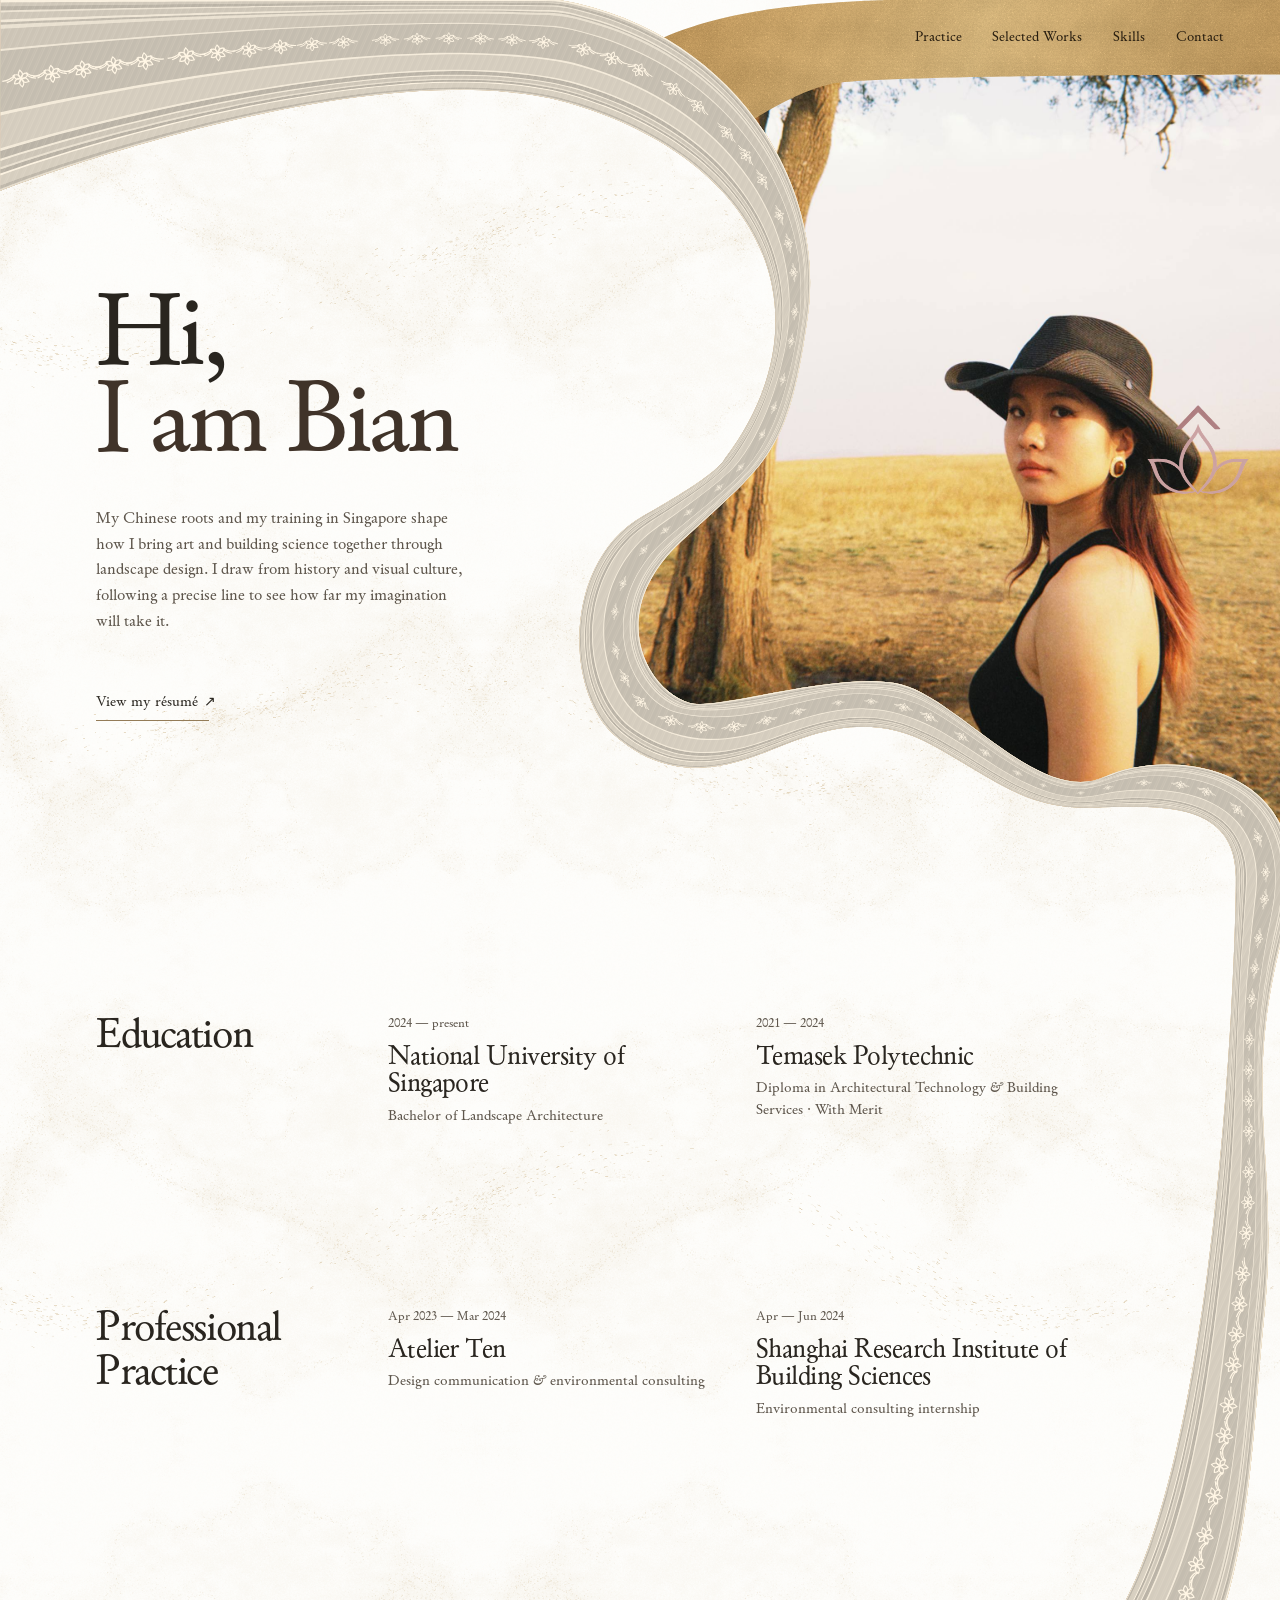
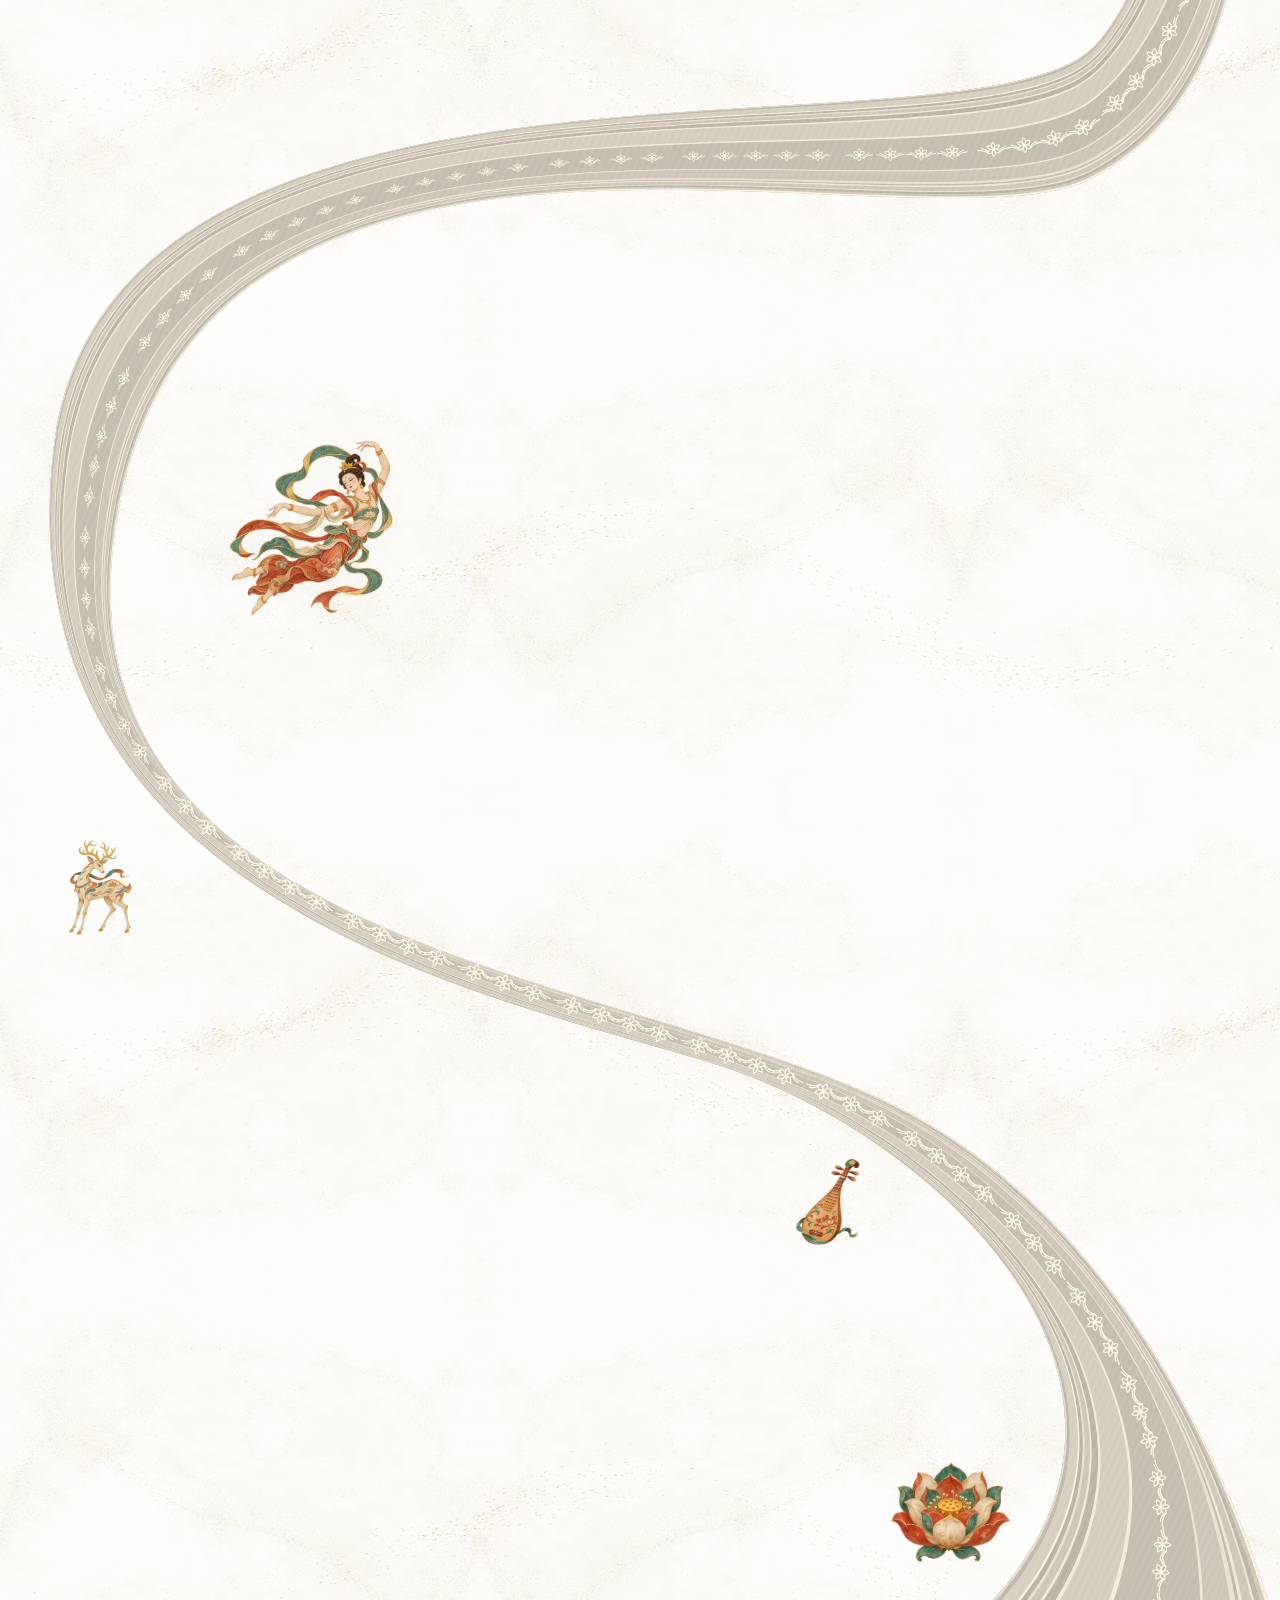
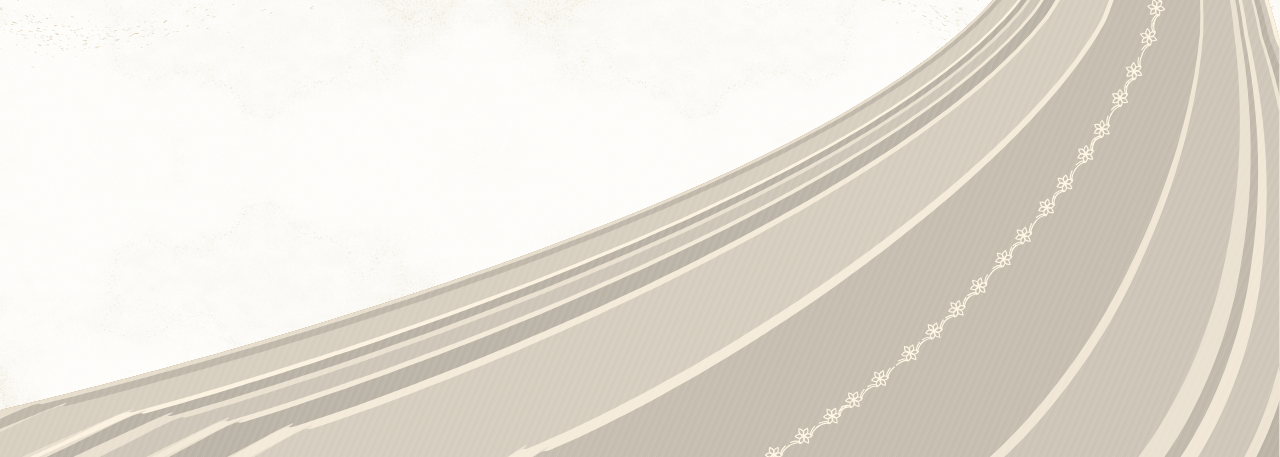
==== commit 4213dd2e: "Update the homepage introduction and Professional Practice heading" ====
--- a/index.html
+++ b/index.html
@@ -7,7 +7,7 @@
   <title>Bian Chuqi · Landscape Architecture</title>
   <link rel="preload" href="assets/fonts/GaramondLibre-Regular.otf" as="font" type="font/otf" crossorigin>
   <link rel="stylesheet" href="style.css">
-  <link rel="stylesheet" href="desktop-board.css?v=history-spacing-8">
+  <link rel="stylesheet" href="desktop-board.css?v=history-spacing-9">
   <script defer src="project-icons.js?v=touch-weave-7"></script>
   <script defer src="plaques.js"></script>
   <script defer src="ribbons.js?v=smooth-weave-6"></script>
@@ -32,7 +32,7 @@
     <section class="introduction" id="about" aria-labelledby="profile-title">
       <div class="intro-copy">
         <h1 id="profile-title">Hi,<br> <em>I am Bian</em></h1>
-        <p class="intro-note">I study landscape architecture at NUS. My design process begins with drawing and site research.</p>
+        <p class="intro-note">My Chinese roots and my training in Singapore shape how I bring art and building science together through landscape design. I draw from history and visual culture, following a precise line to see how far my imagination will take it.</p>
         <div class="profile-actions"><a href="resume.html">View my résumé <span aria-hidden="true">↗</span></a></div>
       </div>
       <figure class="silk-portrait"><img src="assets/bian-chuqi-tree.jpg" alt="Bian Chuqi beneath a tree in a golden grassland" width="1706" height="2560" fetchpriority="high"></figure>
@@ -44,7 +44,7 @@
         <div><span class="date">2024 — present</span><h3>National University of Singapore</h3><p>Bachelor of Landscape Architecture</p></div>
         <div><span class="date">2021 — 2024</span><h3>Temasek Polytechnic</h3><p>Diploma in Architectural Technology &amp; Building Services · With Merit</p></div>
       </section>
-      <section class="history-row" id="professional-practice"><h2>Professional <em>practice</em></h2>
+      <section class="history-row" id="professional-practice"><h2>Professional <em>Practice</em></h2>
         <div><span class="date">Apr — Jun 2024</span><h3>Shanghai Research Institute of Building Sciences</h3><p>Environmental consulting internship</p></div>
         <div class="atelier-entry"><span class="date">Apr 2023 — Mar 2024</span><h3>Atelier Ten</h3><p>Design communication &amp; environmental consulting</p></div>
       </section>
--- a/desktop-board.css
+++ b/desktop-board.css
@@ -130,6 +130,10 @@
     padding: 0;
   }
   .home .intro-copy { position: absolute; left: 7.5%; top: 20.6cqw; }
+  .home .profile-actions a {
+    border-bottom-color: transparent;
+    background: linear-gradient(#947c58, #947c58) left bottom / calc(100% - .45em) 1px no-repeat;
+  }
   .home .silk-portrait { clip-path: url(#desktop-portrait-cut); }
   .home .silk-portrait img {
     position: absolute;
@@ -245,6 +249,7 @@
     align-content: center;
   }
   .home #professional-practice { margin-top: clamp(4rem, 25vw, 7rem); }
+  .home .history-row > h2 + div { align-content: start; }
   .home #professional-practice .atelier-entry { max-width: 52.8vw; }
   .home .history-row h2 { font-size: 1.75rem; }
   .home .history-row h3 { font-size: clamp(.9375rem, 4vw, 1.0625rem); line-height: 1.13; }
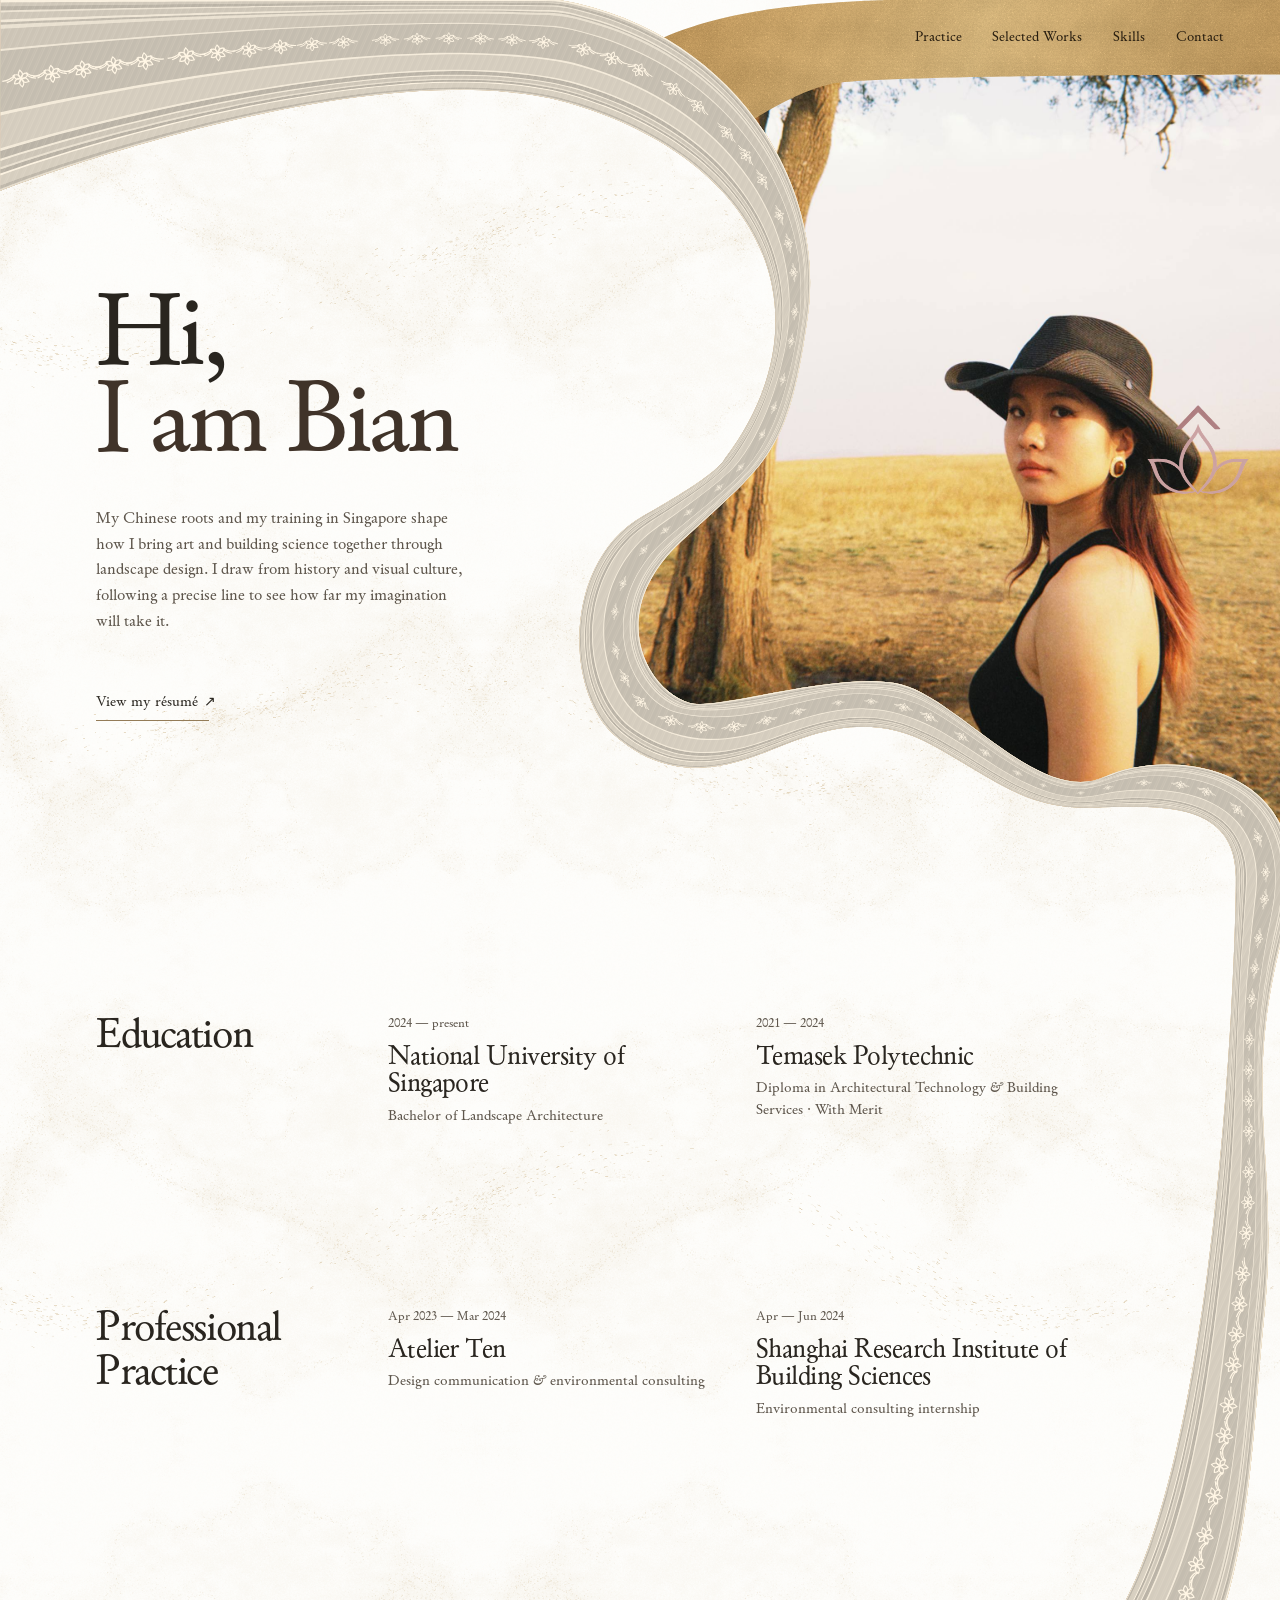
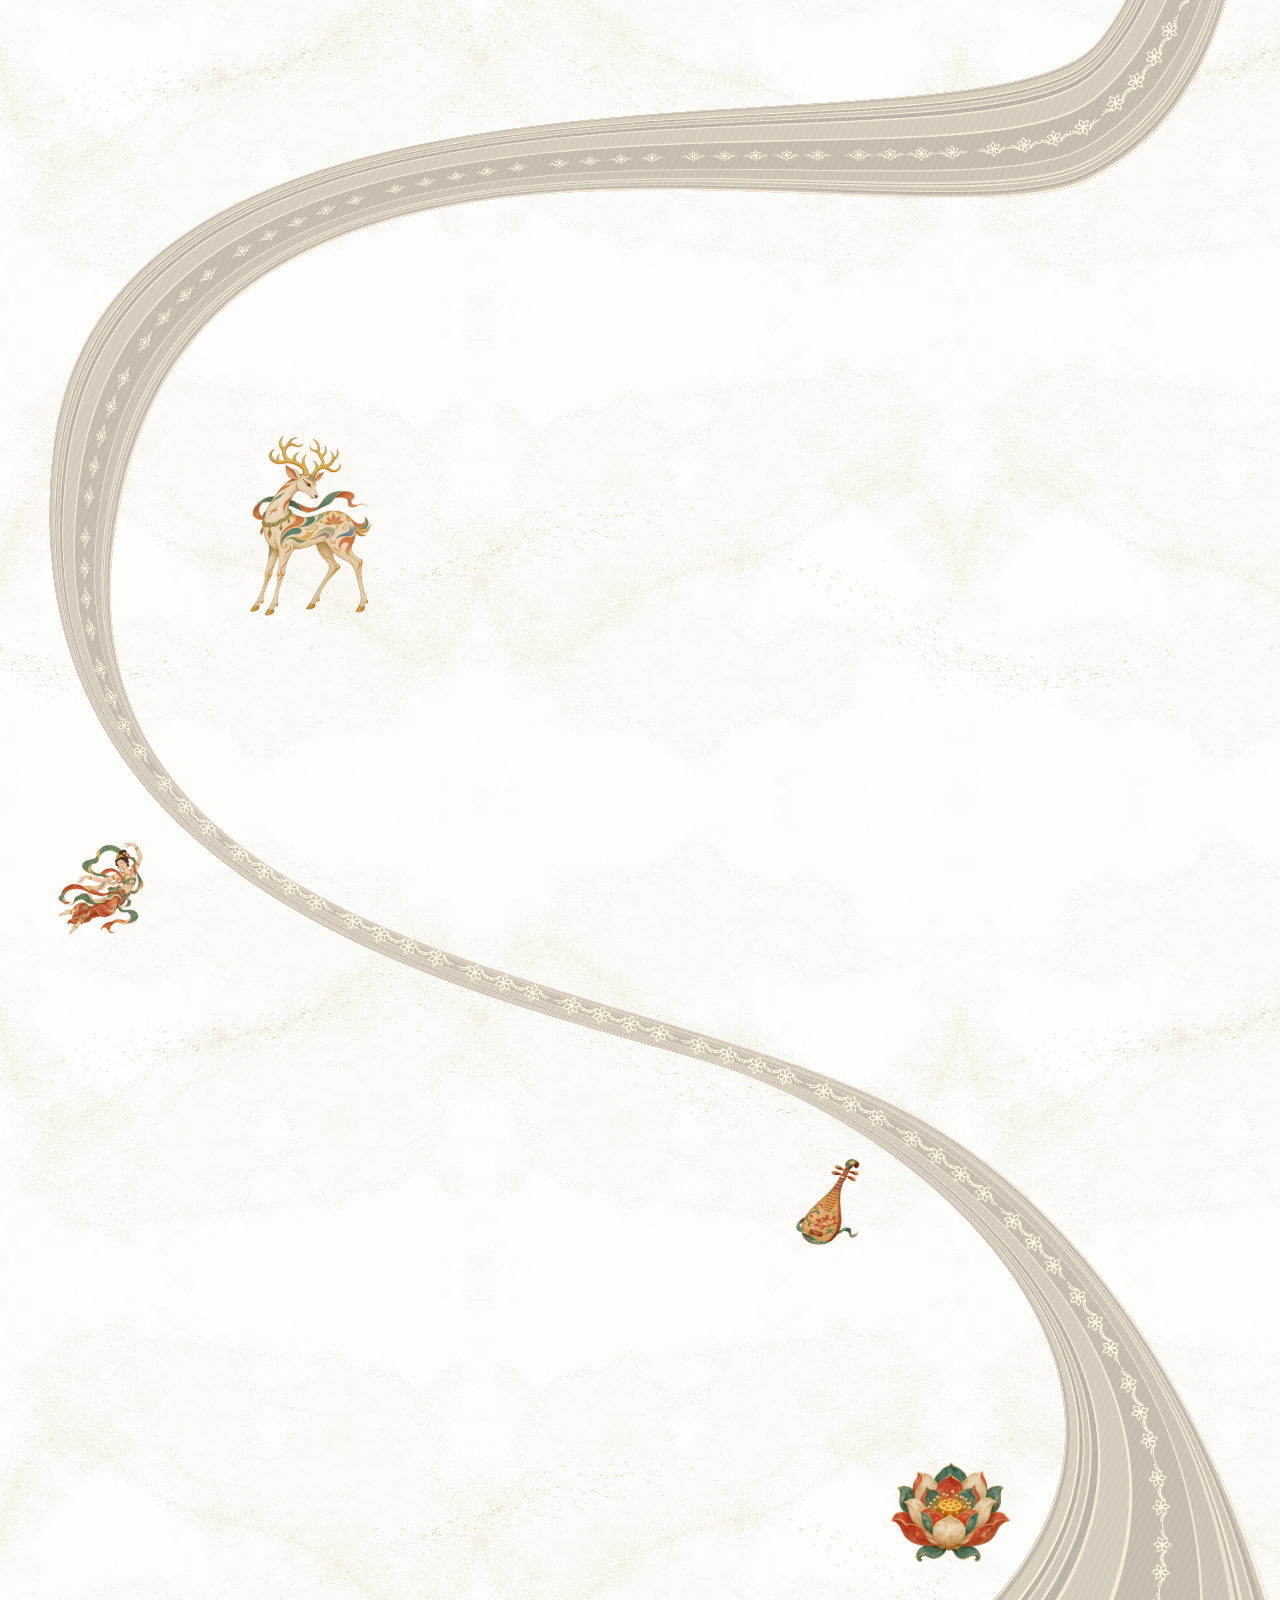
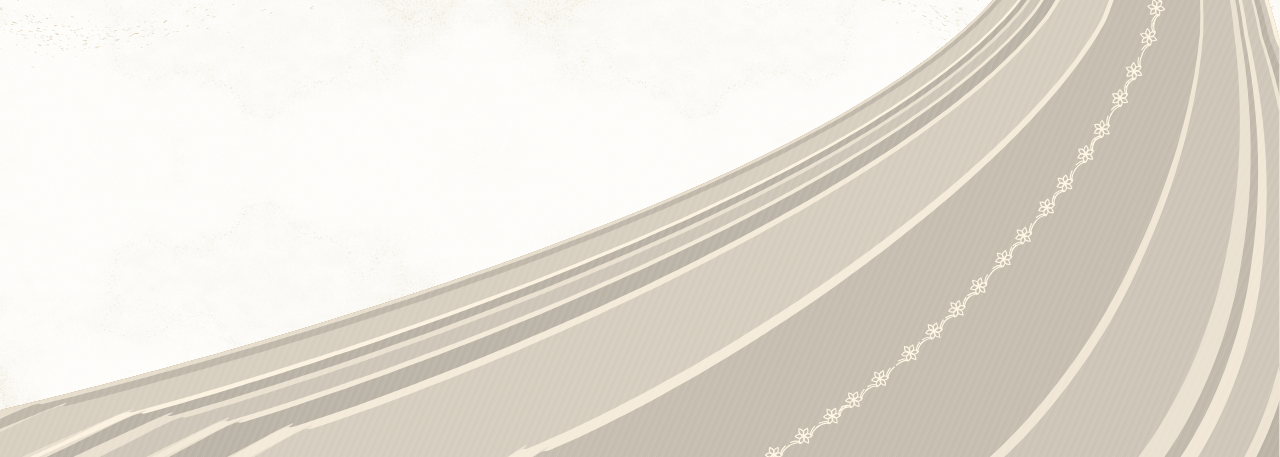
==== commit 70ebd510: "Swap the deer and apsara while keeping the project palettes" ====
--- a/index.html
+++ b/index.html
@@ -7,13 +7,29 @@
   <title>Bian Chuqi · Landscape Architecture</title>
   <link rel="preload" href="assets/fonts/GaramondLibre-Regular.otf" as="font" type="font/otf" crossorigin>
   <link rel="stylesheet" href="style.css">
-  <link rel="stylesheet" href="desktop-board.css?v=history-spacing-9">
+  <link rel="stylesheet" href="desktop-board.css?v=project-motifs-10">
   <script defer src="project-icons.js?v=touch-weave-7"></script>
   <script defer src="plaques.js"></script>
   <script defer src="ribbons.js?v=smooth-weave-6"></script>
 </head>
 <body class="home" id="top"><a class="skip" href="#main">Skip to content</a>
 <div class="folio"><svg class="board-defs" aria-hidden="true" focusable="false" width="0" height="0"><defs>
+<filter id="sand-ridge-ink" color-interpolation-filters="sRGB">
+  <feColorMatrix type="saturate" values="0"/>
+  <feComponentTransfer>
+    <feFuncR type="table" tableValues="0.055 0.165 0.30 0.43 0.57 0.69 0.80 0.91 0.99"/>
+    <feFuncG type="table" tableValues="0.031 0.096 0.19 0.29 0.41 0.54 0.67 0.80 0.94"/>
+    <feFuncB type="table" tableValues="0.016 0.055 0.11 0.17 0.25 0.35 0.46 0.61 0.83"/>
+  </feComponentTransfer>
+</filter>
+<filter id="mineral-green-ink" color-interpolation-filters="sRGB">
+  <feColorMatrix type="saturate" values="0"/>
+  <feComponentTransfer>
+    <feFuncR type="table" tableValues="0.016 0.067 0.13 0.23 0.38 0.52 0.66 0.81 0.96"/>
+    <feFuncG type="table" tableValues="0.035 0.16 0.29 0.42 0.54 0.66 0.77 0.88 0.99"/>
+    <feFuncB type="table" tableValues="0.024 0.089 0.16 0.24 0.33 0.44 0.56 0.72 0.91"/>
+  </feComponentTransfer>
+</filter>
 <clipPath id="mobile-portrait-cut" clipPathUnits="objectBoundingBox"><path transform="scale(0.00256410256 0.00236406619) translate(0 -54.037)" d="M0 49L0.404 55.495C0.404 55.495 132.979 65.941 149.894 129.452C169.809 189.963 130.362 245.941 92.447 274.282C54.532 302.622 11.255 334.793 33.085 406.027C54.915 477.261 132.66 411.005 170.574 417.899C208.489 424.793 249.021 469.793 286.553 465.963C324.085 462.133 359.064 451.154 365.957 473.112L390 490V49Z"/></clipPath>
 <clipPath id="desktop-portrait-cut" clipPathUnits="objectBoundingBox"><path transform="scale(0.001679894227362891 0.0022471910112359553)" d="M258.982 -0.197C338.833 13.015 384.79 83.292 375.599 147.632C366.407 211.973 357.216 214.271 317.003 251.611C276.79 288.952 306.088 328.015 325.62 327.441C345.152 326.866 388.493 313.526 416.067 317.611C443.641 321.696 482.705 375.569 513.599 361.271C544.493 346.973 617.641 355.143 596.961 433.271L610 445V-2H259Z"/></clipPath>
 <clipPath id="desktop-nav-cut" clipPathUnits="objectBoundingBox"><path transform="scale(0.001679894227362891 0.015873015873015872)" d="M340.684 62.196C340.684 62.196 365.961 43.303 386.897 38.962C407.833 34.622 595.301 34.622 595.301 34.622C595.301 34.622 595.301 0.026 595.301 0.026C595.301 0.026 413.386 0.026 413.386 0.026C413.386 0.026 369.344 0.728 337.939 8.005C306.535 15.281 295.812 24.856 295.812 24.856C295.812 24.856 340.684 62.196 340.684 62.196Z"/></clipPath>
@@ -54,11 +70,11 @@
       <h2 id="works-title">Selected <em>works</em></h2>
       <div class="project-route">
       <svg class="board-works" preserveAspectRatio="none" viewBox="0 830 595.2755737305 710" aria-label="Selected works"><title>Selected works</title><g id="detail-y3s1" class="project-reveal" data-project="Y3S1" role="group" aria-label="Y3S1, reserved project space"><g class="desktop-frames"><rect class="image-space" x="236.769" y="886.944" width="300.83" height="212.359"/><rect class="line-space" x="270.854" y="1123.366" width="268.851" height="15.511"/><rect class="line-space" x="307.755" y="1148.579" width="231.95" height="15.511"/><rect class="line-space" x="370.812" y="1173.792" width="168.894" height="15.511"/><rect class="line-space" x="432.449" y="1199.005" width="107.257" height="15.511"/></g><g class="mobile-frames"><rect class="line-space" x="292.222" y="302.229" width="72.125" height="10.431"/><rect class="line-space" x="250.774" y="285.275" width="113.573" height="10.43"/><rect class="line-space" x="208.371" y="268.32" width="155.975" height="10.431"/><rect class="line-space" x="183.557" y="251.366" width="180.789" height="10.43"/><rect class="image-space" x="157.612" y="92.992" width="206.048" height="145.45"/></g></g><g id="detail-y2s2" class="project-reveal" data-project="Y2S2" role="group" aria-label="Y2S2, reserved project space"><g class="desktop-frames"><rect class="image-space" x="29.33" y="1263.795" width="183.357" height="129.434"/><rect class="line-space" x="29.322" y="1193.428" width="65.373" height="9.454"/><rect class="line-space" x="29.322" y="1208.795" width="102.941" height="9.454"/><rect class="line-space" x="29.322" y="1224.162" width="141.375" height="9.454"/><rect class="line-space" x="29.322" y="1239.53" width="163.866" height="9.454"/></g><g class="mobile-frames"><rect class="line-space" x="22.734" y="373.565" width="55.511" height="8.028"/><rect class="line-space" x="22.734" y="386.614" width="87.411" height="8.028"/><rect class="line-space" x="22.735" y="399.663" width="120.046" height="8.028"/><rect class="line-space" x="22.735" y="412.712" width="139.144" height="8.027"/><rect class="image-space" x="22.936" y="430.397" width="158.584" height="111.945"/></g></g><g id="detail-y2s1" class="project-reveal" data-project="Y2S1" role="group" aria-label="Y2S1, reserved project space"><g class="desktop-frames"><rect class="line-space" x="231.79" y="1299.711" width="115.075" height="10.6"/></g><g class="mobile-frames"><rect class="line-space" x="255.266" y="683.14" width="55.511" height="8.027"/><rect class="line-space" x="255.266" y="696.188" width="87.411" height="8.028"/></g></g><g id="detail-y1s1" class="project-reveal" data-project="Y1S1" role="group" aria-label="Y1S1, reserved project space"><g class="desktop-frames"><rect class="image-space" x="232.039" y="1390.876" width="170.079" height="120.06"/><rect class="line-space" x="71.876" y="1459.354" width="151.999" height="8.769"/><rect class="line-space" x="92.739" y="1473.608" width="131.136" height="8.769"/><rect class="line-space" x="128.389" y="1487.863" width="95.487" height="8.769"/><rect class="line-space" x="163.236" y="1502.117" width="60.639" height="8.769"/></g><g class="mobile-frames"><rect class="line-space" x="122.979" y="932.96" width="53.478" height="7.733"/><rect class="line-space" x="92.247" y="945.531" width="84.21" height="7.733"/><rect class="line-space" x="60.808" y="958.102" width="115.649" height="7.733"/><rect class="line-space" x="42.409" y="970.673" width="134.048" height="7.733"/><rect class="image-space" x="23.574" y="813.837" width="152.776" height="107.845"/></g></g></svg>
-        <button class="project-icon" type="button" data-term="Y3S1" aria-controls="detail-y3s1" aria-expanded="false" aria-label="Y3S1 project" style="--desktop-x:17.1886043%;--desktop-y:16.3060586%;--desktop-width:14.4220707%">
-          <span class="icon-turn"><img class="icon-front" src="assets/project-icons/apsara-front.webp" alt=""><img class="icon-back" src="assets/project-icons/apsara-back.webp" alt=""></span>
+        <button class="project-icon" type="button" data-term="Y3S1" data-motif="deer" aria-controls="detail-y3s1" aria-expanded="false" aria-label="Y3S1 project" style="--desktop-x:17.1886043%;--desktop-y:16.3060586%;--desktop-width:14.4220707%">
+          <span class="icon-turn"><img class="icon-front" src="assets/project-icons/deer-front.webp" alt=""><img class="icon-back" style="filter:url(#sand-ridge-ink)" src="assets/project-icons/deer-back.webp" alt=""></span>
         </button>
-        <button class="project-icon" type="button" data-term="Y2S2" aria-controls="detail-y2s2" aria-expanded="false" aria-label="Y2S2 project" style="--desktop-x:4.1604885%;--desktop-y:42.8718362%;--desktop-width:7.5809696%">
-          <span class="icon-turn"><img class="icon-front" src="assets/project-icons/deer-front.webp" alt=""><img class="icon-back" src="assets/project-icons/deer-back.webp" alt=""></span>
+        <button class="project-icon" type="button" data-term="Y2S2" data-motif="apsara" aria-controls="detail-y2s2" aria-expanded="false" aria-label="Y2S2 project" style="--desktop-x:4.1604885%;--desktop-y:42.8718362%;--desktop-width:7.5809696%">
+          <span class="icon-turn"><img class="icon-front" src="assets/project-icons/apsara-front.webp" alt=""><img class="icon-back" style="filter:url(#mineral-green-ink)" src="assets/project-icons/apsara-back.webp" alt=""></span>
         </button>
         <button class="project-icon" type="button" data-term="Y2S1" aria-controls="detail-y2s1" aria-expanded="false" aria-label="Y2S1 project" style="--desktop-x:61.2482983%;--desktop-y:63.7558638%;--desktop-width:6.7874875%">
           <span class="icon-turn"><img class="icon-front" src="assets/project-icons/pipa-front.webp" alt=""><img class="icon-back" src="assets/project-icons/pipa-back.webp" alt=""></span>
--- a/desktop-board.css
+++ b/desktop-board.css
@@ -64,6 +64,15 @@
 }
 .project-icon img { position: absolute; inset: 0; backface-visibility: hidden; }
 .icon-back, .project-icon[aria-expanded="true"] .icon-turn { transform: rotateY(180deg); }
+@media (min-width: 761px) {
+  /* Switch painted faces edge-on so the filtered artwork stays single-sided. */
+  .project-icon[data-motif] img { transition: visibility 0s .32s; }
+  .project-icon[data-motif][aria-expanded="true"] .icon-front,
+  .project-icon[data-motif][aria-expanded="false"] .icon-back { visibility: hidden; }
+}
+@media (min-width: 761px) and (prefers-reduced-motion: reduce) {
+  .project-icon[data-motif] img { transition: none; }
+}
 .project-icon:focus-visible { outline: 1px solid #dbbd85; outline-offset: .35cqw; }
 
 /* Unfold each project away from the icon, in the direction of its layout. */
@@ -276,10 +285,14 @@
   .project-icon img { max-width: none; width: var(--art-size); height: var(--art-size); left: var(--art-left); top: var(--art-top); }
   .project-icon[data-term="Y3S1"] {
     --mobile-x: 28.52155%; --mobile-y: 18.11783%;
-    --art-size: 105.4688%; --art-left: -1.9531%; --art-top: -3.9062%;
   }
   .project-icon[data-term="Y2S2"] {
     --mobile-x: 60.04364%; --mobile-y: 50.15931%;
+  }
+  .project-icon[data-motif="apsara"] {
+    --art-size: 105.4688%; --art-left: -1.9531%; --art-top: -3.9062%;
+  }
+  .project-icon[data-motif="deer"] {
     --art-size: 102.2727%; --art-left: -0.4735%; --art-top: -0.9470%;
   }
   .project-icon[data-term="Y2S1"] {
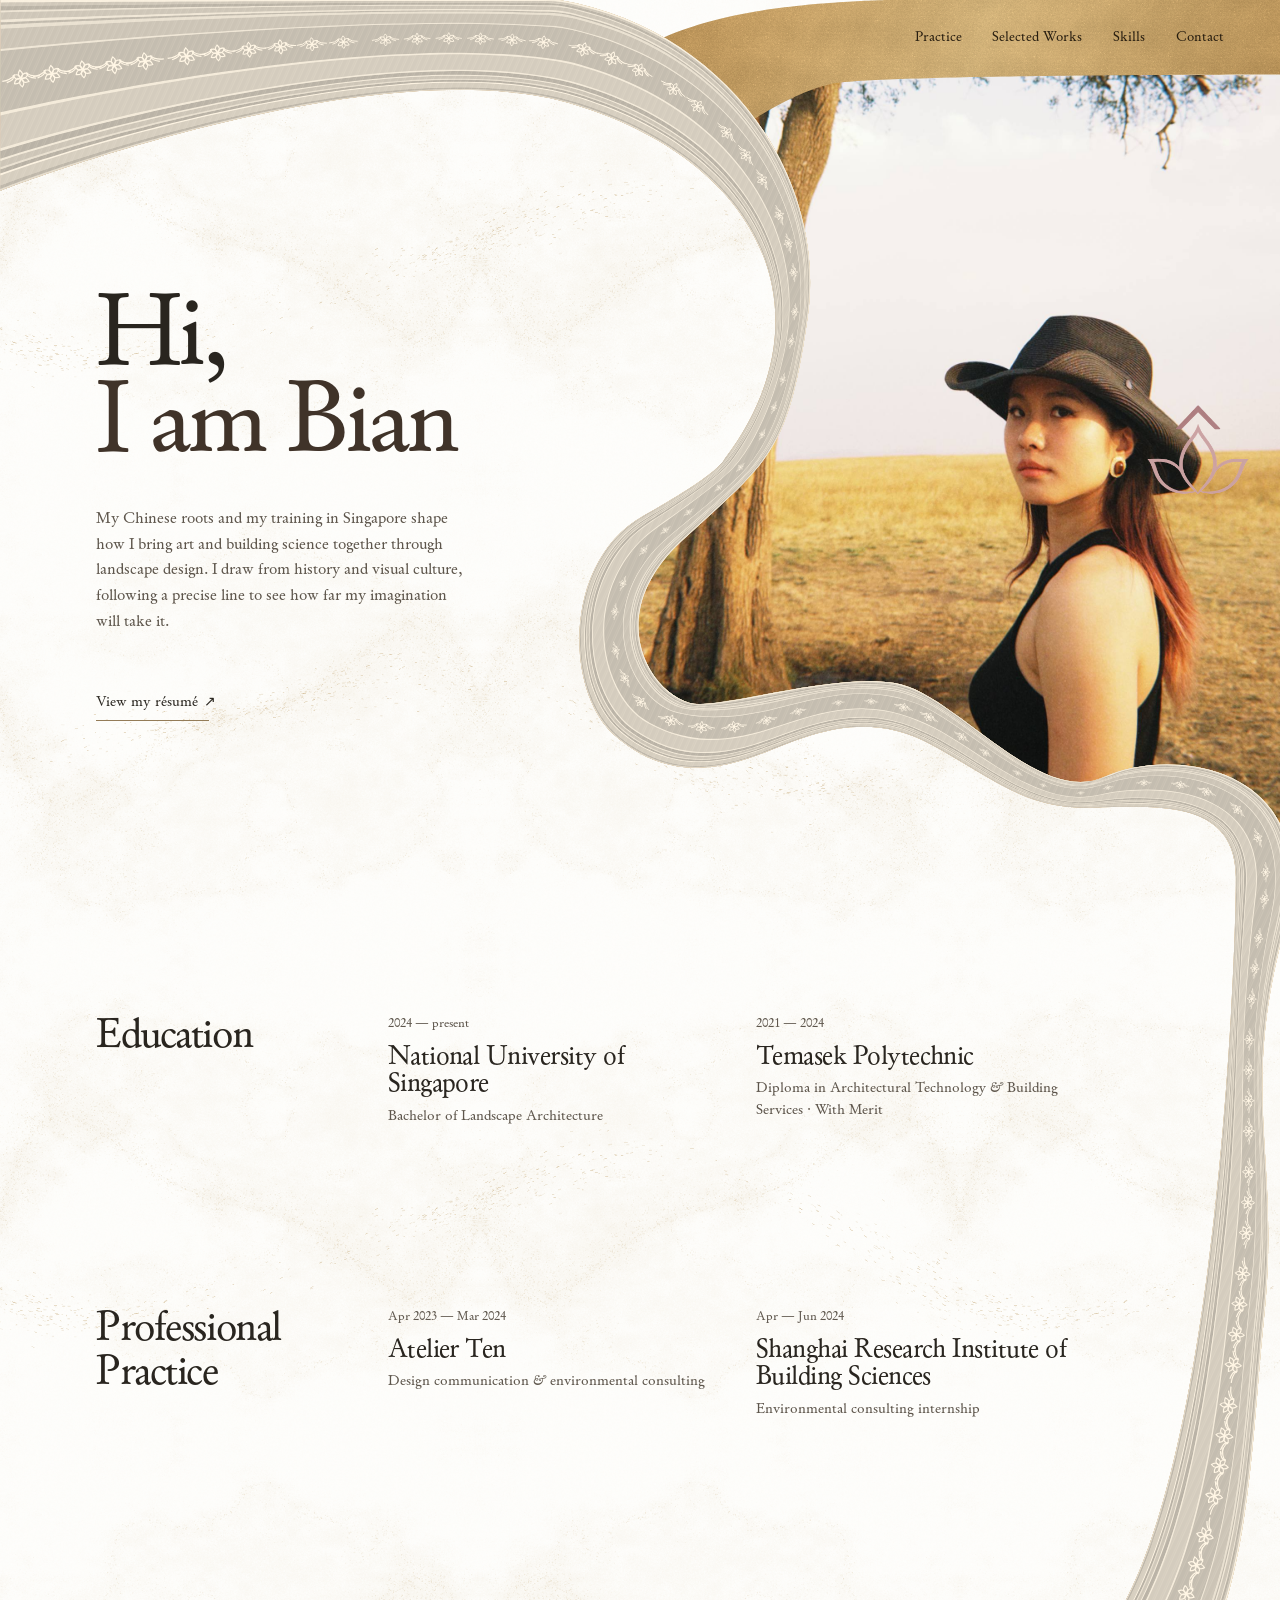
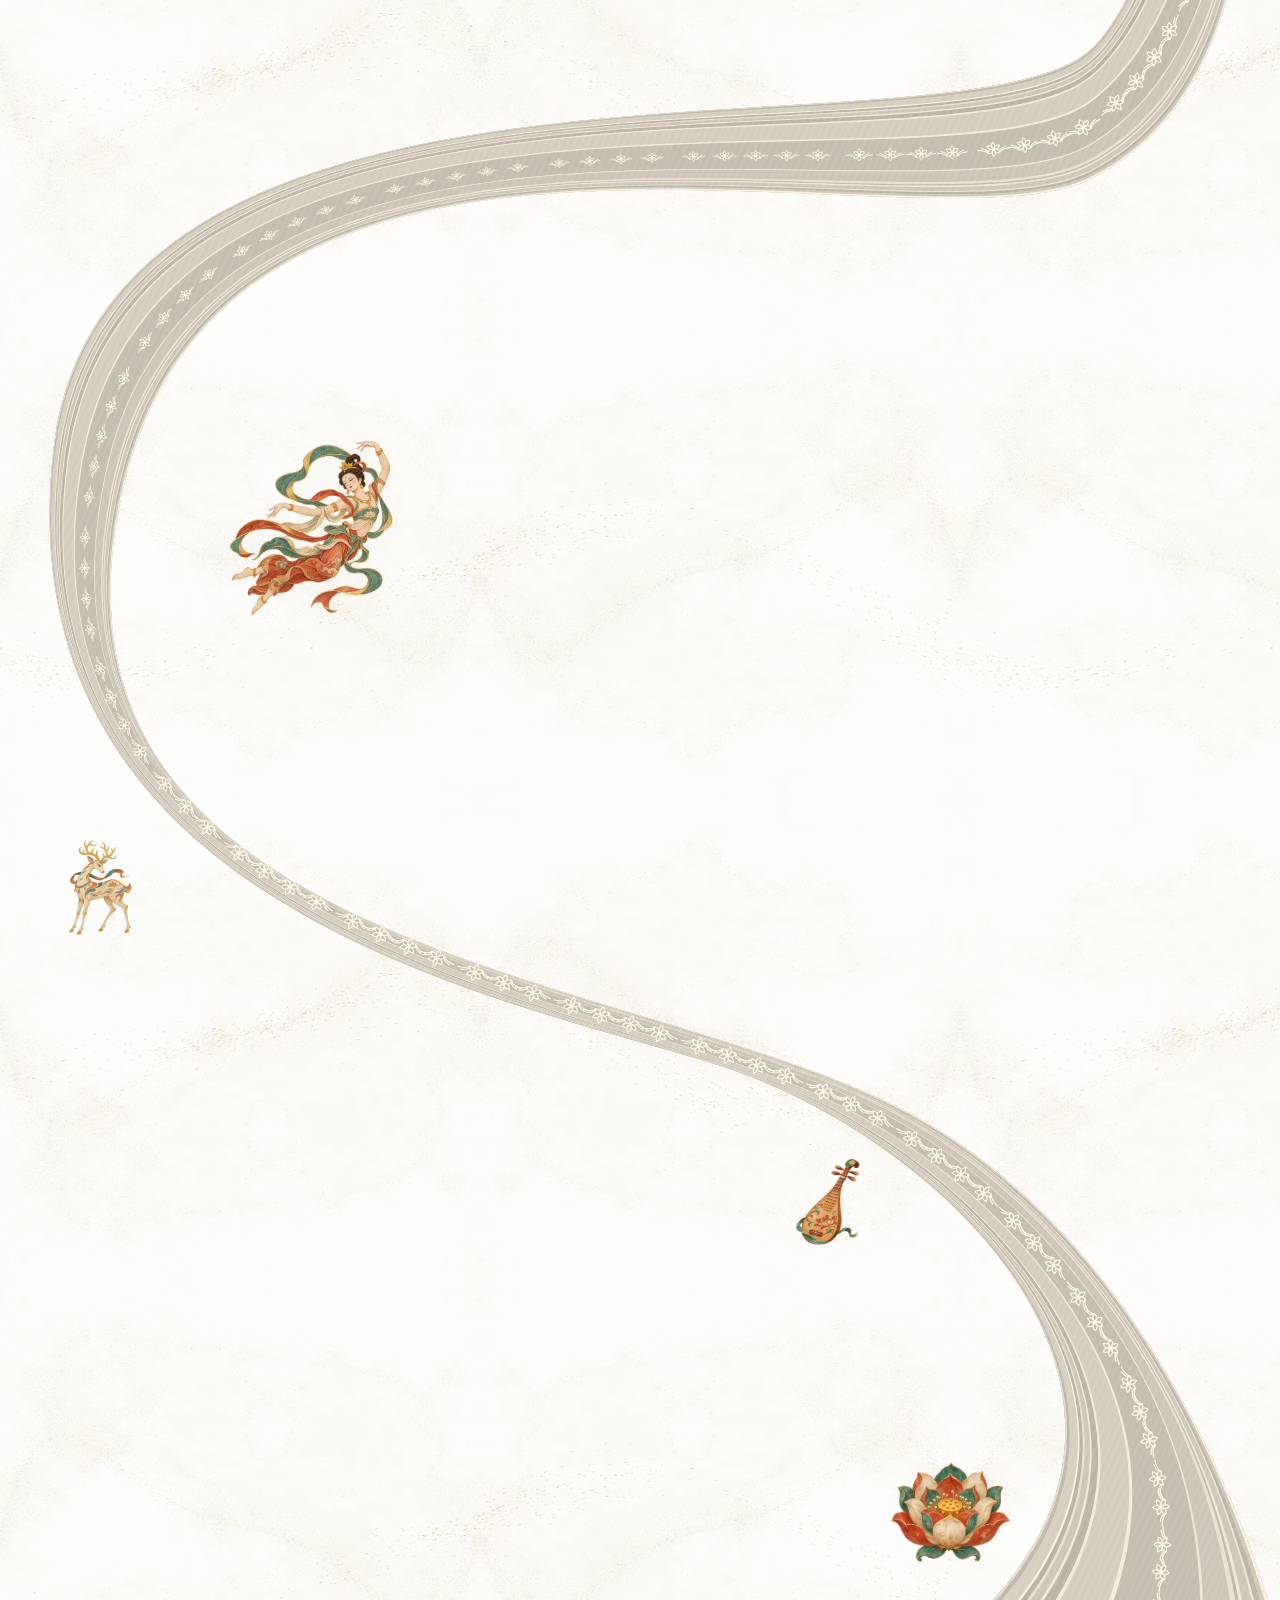
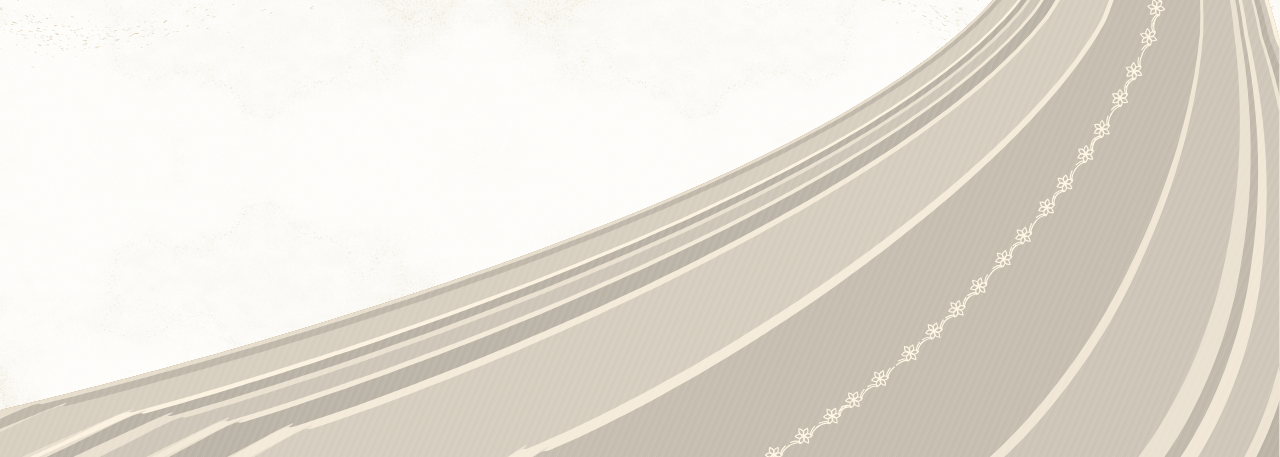
==== commit f927ecb2: "Restore the original brown apsara and green deer to their project positions" ====
--- a/index.html
+++ b/index.html
@@ -14,22 +14,6 @@
 </head>
 <body class="home" id="top"><a class="skip" href="#main">Skip to content</a>
 <div class="folio"><svg class="board-defs" aria-hidden="true" focusable="false" width="0" height="0"><defs>
-<filter id="sand-ridge-ink" color-interpolation-filters="sRGB">
-  <feColorMatrix type="saturate" values="0"/>
-  <feComponentTransfer>
-    <feFuncR type="table" tableValues="0.055 0.165 0.30 0.43 0.57 0.69 0.80 0.91 0.99"/>
-    <feFuncG type="table" tableValues="0.031 0.096 0.19 0.29 0.41 0.54 0.67 0.80 0.94"/>
-    <feFuncB type="table" tableValues="0.016 0.055 0.11 0.17 0.25 0.35 0.46 0.61 0.83"/>
-  </feComponentTransfer>
-</filter>
-<filter id="mineral-green-ink" color-interpolation-filters="sRGB">
-  <feColorMatrix type="saturate" values="0"/>
-  <feComponentTransfer>
-    <feFuncR type="table" tableValues="0.016 0.067 0.13 0.23 0.38 0.52 0.66 0.81 0.96"/>
-    <feFuncG type="table" tableValues="0.035 0.16 0.29 0.42 0.54 0.66 0.77 0.88 0.99"/>
-    <feFuncB type="table" tableValues="0.024 0.089 0.16 0.24 0.33 0.44 0.56 0.72 0.91"/>
-  </feComponentTransfer>
-</filter>
 <clipPath id="mobile-portrait-cut" clipPathUnits="objectBoundingBox"><path transform="scale(0.00256410256 0.00236406619) translate(0 -54.037)" d="M0 49L0.404 55.495C0.404 55.495 132.979 65.941 149.894 129.452C169.809 189.963 130.362 245.941 92.447 274.282C54.532 302.622 11.255 334.793 33.085 406.027C54.915 477.261 132.66 411.005 170.574 417.899C208.489 424.793 249.021 469.793 286.553 465.963C324.085 462.133 359.064 451.154 365.957 473.112L390 490V49Z"/></clipPath>
 <clipPath id="desktop-portrait-cut" clipPathUnits="objectBoundingBox"><path transform="scale(0.001679894227362891 0.0022471910112359553)" d="M258.982 -0.197C338.833 13.015 384.79 83.292 375.599 147.632C366.407 211.973 357.216 214.271 317.003 251.611C276.79 288.952 306.088 328.015 325.62 327.441C345.152 326.866 388.493 313.526 416.067 317.611C443.641 321.696 482.705 375.569 513.599 361.271C544.493 346.973 617.641 355.143 596.961 433.271L610 445V-2H259Z"/></clipPath>
 <clipPath id="desktop-nav-cut" clipPathUnits="objectBoundingBox"><path transform="scale(0.001679894227362891 0.015873015873015872)" d="M340.684 62.196C340.684 62.196 365.961 43.303 386.897 38.962C407.833 34.622 595.301 34.622 595.301 34.622C595.301 34.622 595.301 0.026 595.301 0.026C595.301 0.026 413.386 0.026 413.386 0.026C413.386 0.026 369.344 0.728 337.939 8.005C306.535 15.281 295.812 24.856 295.812 24.856C295.812 24.856 340.684 62.196 340.684 62.196Z"/></clipPath>
@@ -70,11 +54,11 @@
       <h2 id="works-title">Selected <em>works</em></h2>
       <div class="project-route">
       <svg class="board-works" preserveAspectRatio="none" viewBox="0 830 595.2755737305 710" aria-label="Selected works"><title>Selected works</title><g id="detail-y3s1" class="project-reveal" data-project="Y3S1" role="group" aria-label="Y3S1, reserved project space"><g class="desktop-frames"><rect class="image-space" x="236.769" y="886.944" width="300.83" height="212.359"/><rect class="line-space" x="270.854" y="1123.366" width="268.851" height="15.511"/><rect class="line-space" x="307.755" y="1148.579" width="231.95" height="15.511"/><rect class="line-space" x="370.812" y="1173.792" width="168.894" height="15.511"/><rect class="line-space" x="432.449" y="1199.005" width="107.257" height="15.511"/></g><g class="mobile-frames"><rect class="line-space" x="292.222" y="302.229" width="72.125" height="10.431"/><rect class="line-space" x="250.774" y="285.275" width="113.573" height="10.43"/><rect class="line-space" x="208.371" y="268.32" width="155.975" height="10.431"/><rect class="line-space" x="183.557" y="251.366" width="180.789" height="10.43"/><rect class="image-space" x="157.612" y="92.992" width="206.048" height="145.45"/></g></g><g id="detail-y2s2" class="project-reveal" data-project="Y2S2" role="group" aria-label="Y2S2, reserved project space"><g class="desktop-frames"><rect class="image-space" x="29.33" y="1263.795" width="183.357" height="129.434"/><rect class="line-space" x="29.322" y="1193.428" width="65.373" height="9.454"/><rect class="line-space" x="29.322" y="1208.795" width="102.941" height="9.454"/><rect class="line-space" x="29.322" y="1224.162" width="141.375" height="9.454"/><rect class="line-space" x="29.322" y="1239.53" width="163.866" height="9.454"/></g><g class="mobile-frames"><rect class="line-space" x="22.734" y="373.565" width="55.511" height="8.028"/><rect class="line-space" x="22.734" y="386.614" width="87.411" height="8.028"/><rect class="line-space" x="22.735" y="399.663" width="120.046" height="8.028"/><rect class="line-space" x="22.735" y="412.712" width="139.144" height="8.027"/><rect class="image-space" x="22.936" y="430.397" width="158.584" height="111.945"/></g></g><g id="detail-y2s1" class="project-reveal" data-project="Y2S1" role="group" aria-label="Y2S1, reserved project space"><g class="desktop-frames"><rect class="line-space" x="231.79" y="1299.711" width="115.075" height="10.6"/></g><g class="mobile-frames"><rect class="line-space" x="255.266" y="683.14" width="55.511" height="8.027"/><rect class="line-space" x="255.266" y="696.188" width="87.411" height="8.028"/></g></g><g id="detail-y1s1" class="project-reveal" data-project="Y1S1" role="group" aria-label="Y1S1, reserved project space"><g class="desktop-frames"><rect class="image-space" x="232.039" y="1390.876" width="170.079" height="120.06"/><rect class="line-space" x="71.876" y="1459.354" width="151.999" height="8.769"/><rect class="line-space" x="92.739" y="1473.608" width="131.136" height="8.769"/><rect class="line-space" x="128.389" y="1487.863" width="95.487" height="8.769"/><rect class="line-space" x="163.236" y="1502.117" width="60.639" height="8.769"/></g><g class="mobile-frames"><rect class="line-space" x="122.979" y="932.96" width="53.478" height="7.733"/><rect class="line-space" x="92.247" y="945.531" width="84.21" height="7.733"/><rect class="line-space" x="60.808" y="958.102" width="115.649" height="7.733"/><rect class="line-space" x="42.409" y="970.673" width="134.048" height="7.733"/><rect class="image-space" x="23.574" y="813.837" width="152.776" height="107.845"/></g></g></svg>
-        <button class="project-icon" type="button" data-term="Y3S1" data-motif="deer" aria-controls="detail-y3s1" aria-expanded="false" aria-label="Y3S1 project" style="--desktop-x:17.1886043%;--desktop-y:16.3060586%;--desktop-width:14.4220707%">
-          <span class="icon-turn"><img class="icon-front" src="assets/project-icons/deer-front.webp" alt=""><img class="icon-back" style="filter:url(#sand-ridge-ink)" src="assets/project-icons/deer-back.webp" alt=""></span>
+        <button class="project-icon" type="button" data-term="Y3S1" data-motif="apsara" aria-controls="detail-y3s1" aria-expanded="false" aria-label="Y3S1 project" style="--desktop-x:17.1886043%;--desktop-y:16.3060586%;--desktop-width:14.4220707%">
+          <span class="icon-turn"><img class="icon-front" src="assets/project-icons/apsara-front.webp" alt=""><img class="icon-back" src="assets/project-icons/apsara-back.webp" alt=""></span>
         </button>
-        <button class="project-icon" type="button" data-term="Y2S2" data-motif="apsara" aria-controls="detail-y2s2" aria-expanded="false" aria-label="Y2S2 project" style="--desktop-x:4.1604885%;--desktop-y:42.8718362%;--desktop-width:7.5809696%">
-          <span class="icon-turn"><img class="icon-front" src="assets/project-icons/apsara-front.webp" alt=""><img class="icon-back" style="filter:url(#mineral-green-ink)" src="assets/project-icons/apsara-back.webp" alt=""></span>
+        <button class="project-icon" type="button" data-term="Y2S2" data-motif="deer" aria-controls="detail-y2s2" aria-expanded="false" aria-label="Y2S2 project" style="--desktop-x:4.1604885%;--desktop-y:42.8718362%;--desktop-width:7.5809696%">
+          <span class="icon-turn"><img class="icon-front" src="assets/project-icons/deer-front.webp" alt=""><img class="icon-back" src="assets/project-icons/deer-back.webp" alt=""></span>
         </button>
         <button class="project-icon" type="button" data-term="Y2S1" aria-controls="detail-y2s1" aria-expanded="false" aria-label="Y2S1 project" style="--desktop-x:61.2482983%;--desktop-y:63.7558638%;--desktop-width:6.7874875%">
           <span class="icon-turn"><img class="icon-front" src="assets/project-icons/pipa-front.webp" alt=""><img class="icon-back" src="assets/project-icons/pipa-back.webp" alt=""></span>
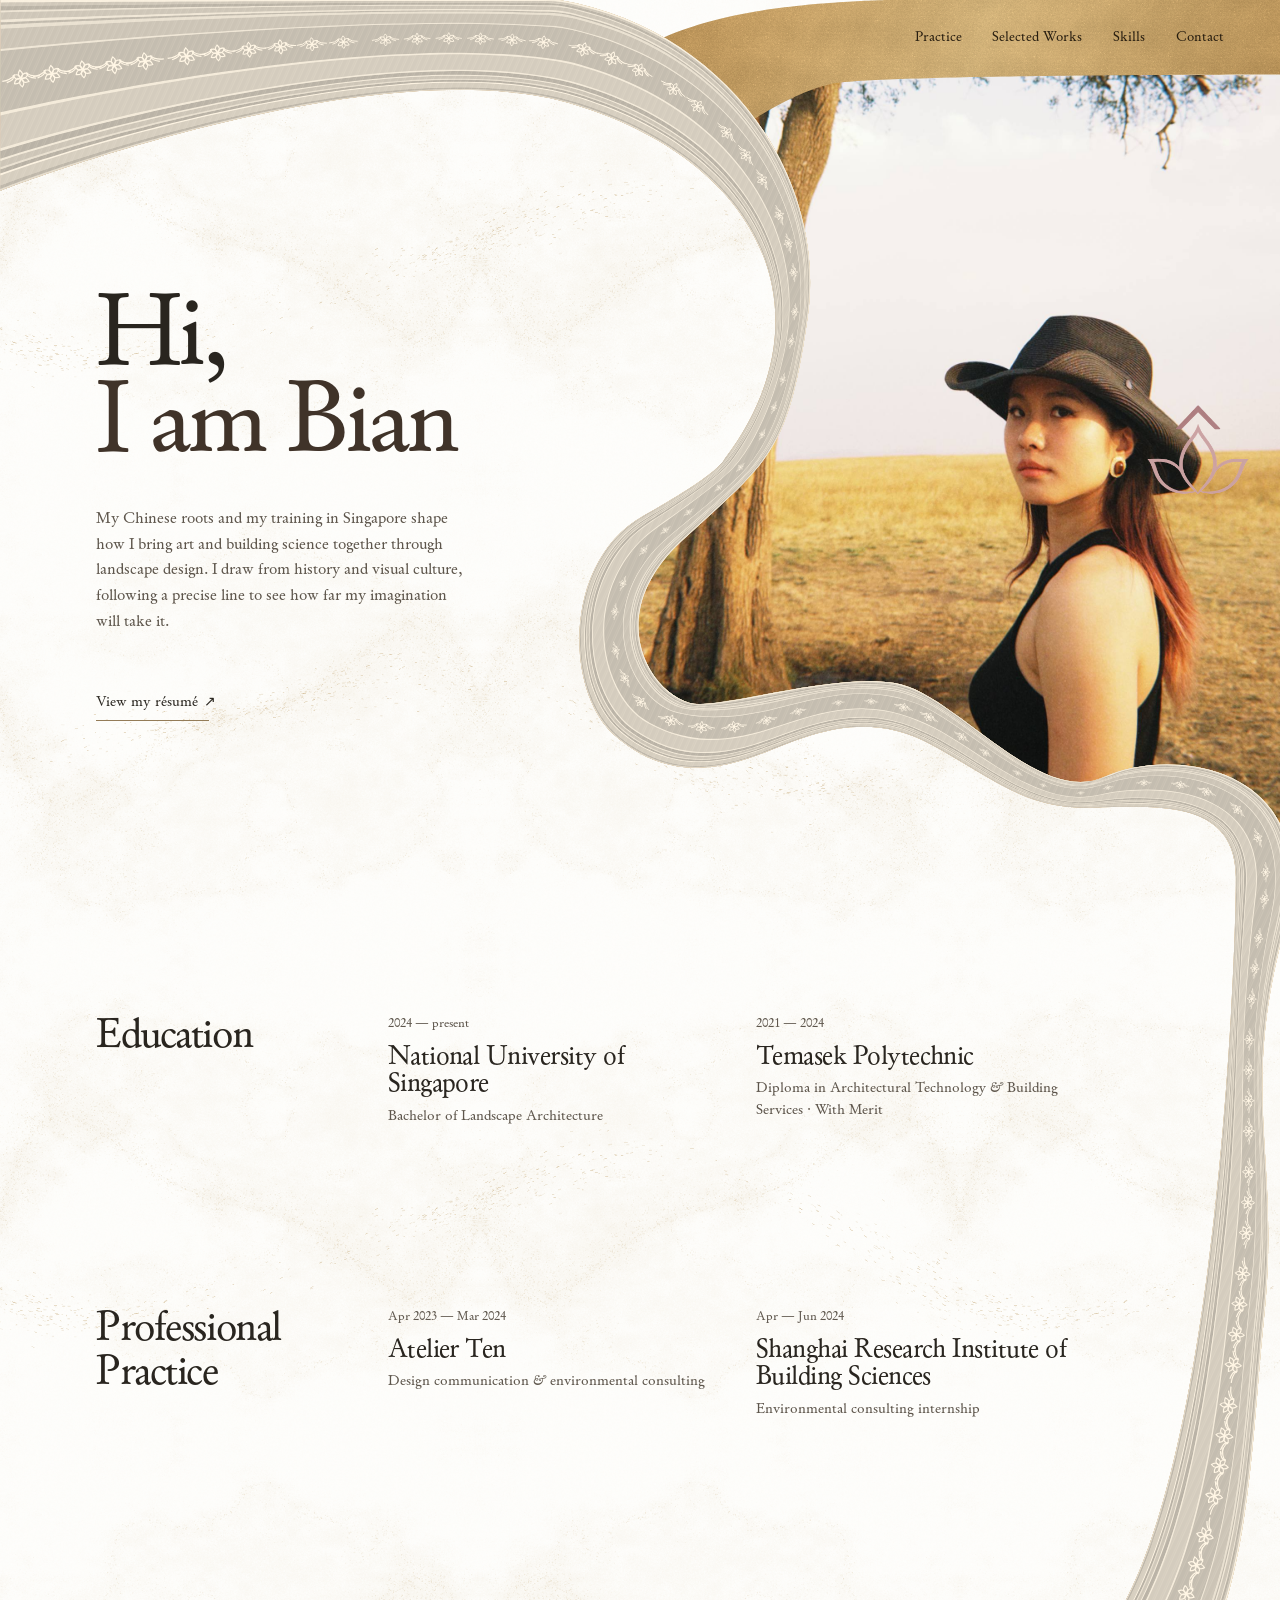
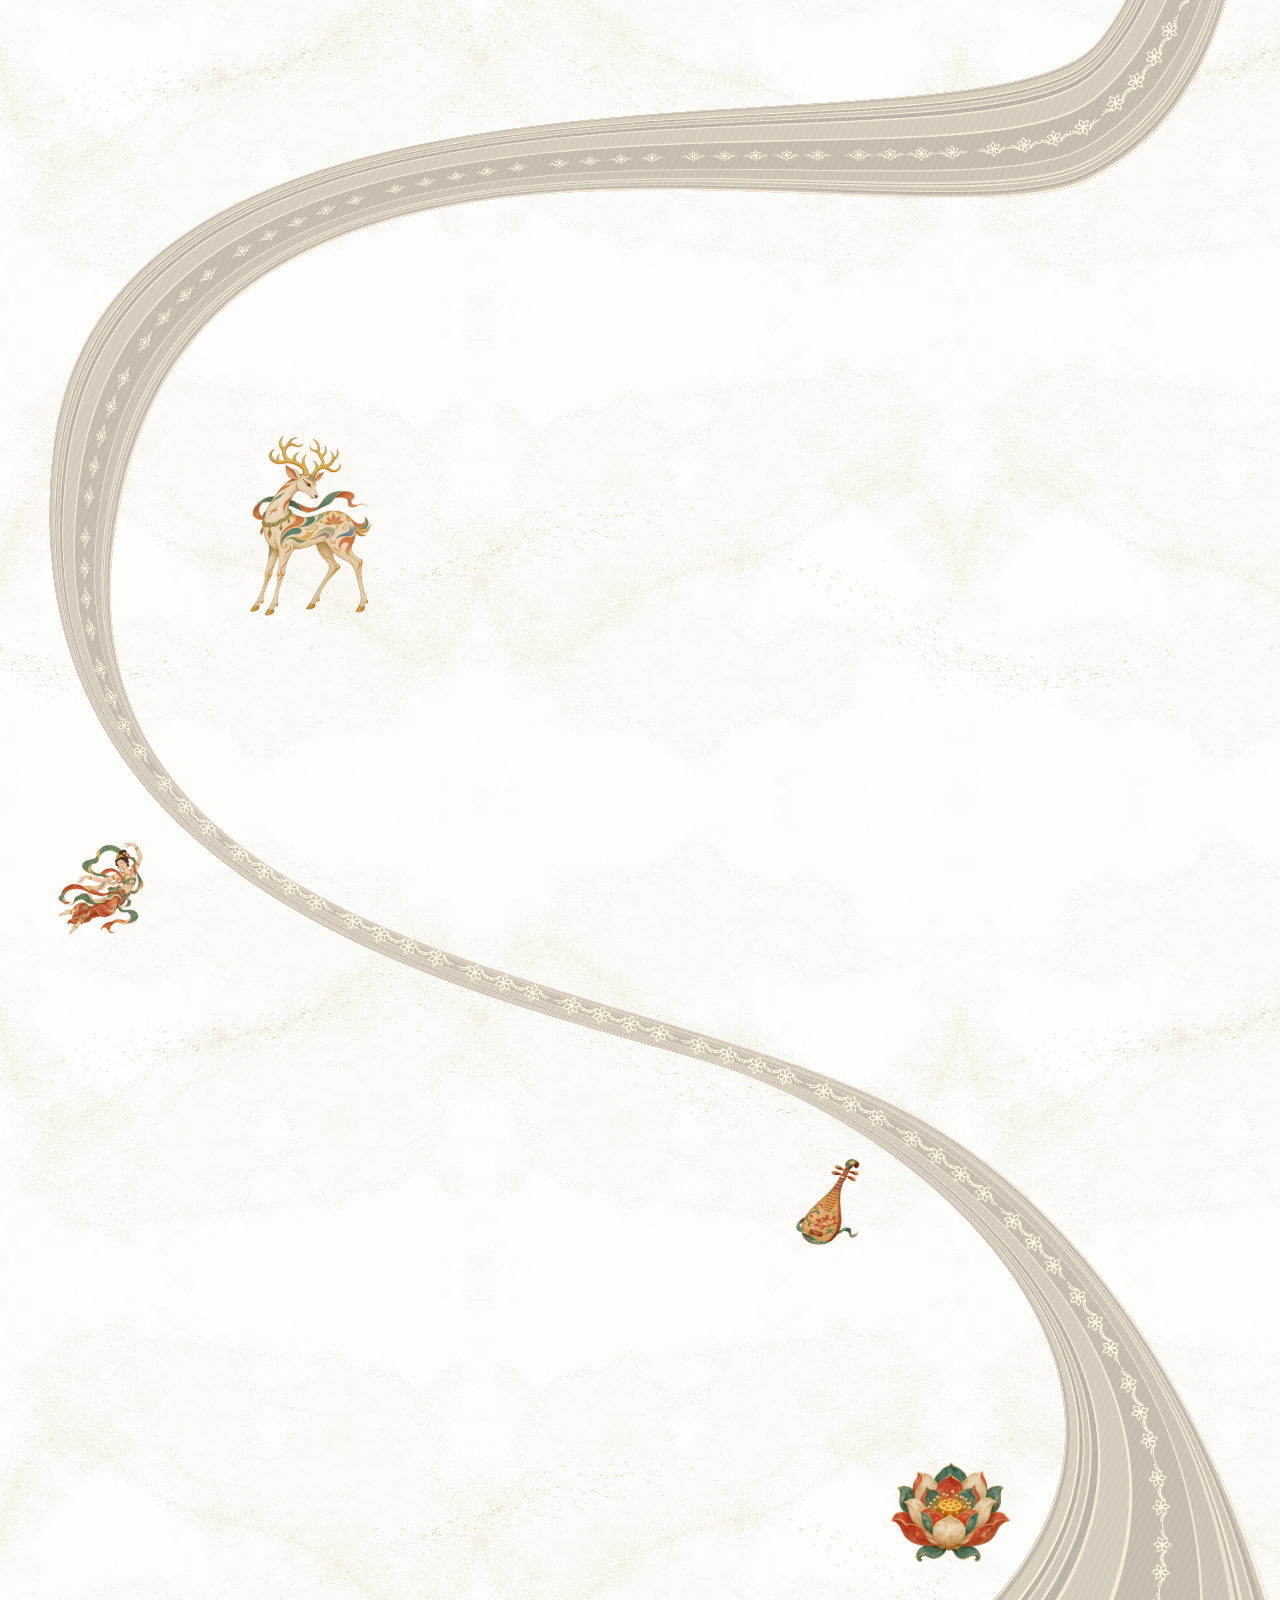
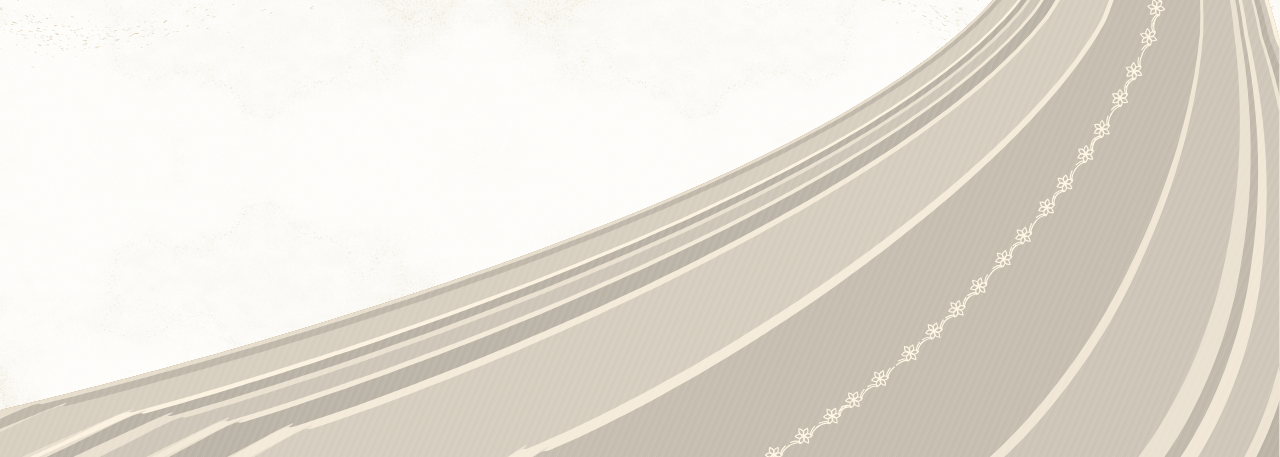
==== commit a905a083: "Preview the chestnut deer and meadow apsara in Selected Works" ====
--- a/index.html
+++ b/index.html
@@ -54,11 +54,11 @@
       <h2 id="works-title">Selected <em>works</em></h2>
       <div class="project-route">
       <svg class="board-works" preserveAspectRatio="none" viewBox="0 830 595.2755737305 710" aria-label="Selected works"><title>Selected works</title><g id="detail-y3s1" class="project-reveal" data-project="Y3S1" role="group" aria-label="Y3S1, reserved project space"><g class="desktop-frames"><rect class="image-space" x="236.769" y="886.944" width="300.83" height="212.359"/><rect class="line-space" x="270.854" y="1123.366" width="268.851" height="15.511"/><rect class="line-space" x="307.755" y="1148.579" width="231.95" height="15.511"/><rect class="line-space" x="370.812" y="1173.792" width="168.894" height="15.511"/><rect class="line-space" x="432.449" y="1199.005" width="107.257" height="15.511"/></g><g class="mobile-frames"><rect class="line-space" x="292.222" y="302.229" width="72.125" height="10.431"/><rect class="line-space" x="250.774" y="285.275" width="113.573" height="10.43"/><rect class="line-space" x="208.371" y="268.32" width="155.975" height="10.431"/><rect class="line-space" x="183.557" y="251.366" width="180.789" height="10.43"/><rect class="image-space" x="157.612" y="92.992" width="206.048" height="145.45"/></g></g><g id="detail-y2s2" class="project-reveal" data-project="Y2S2" role="group" aria-label="Y2S2, reserved project space"><g class="desktop-frames"><rect class="image-space" x="29.33" y="1263.795" width="183.357" height="129.434"/><rect class="line-space" x="29.322" y="1193.428" width="65.373" height="9.454"/><rect class="line-space" x="29.322" y="1208.795" width="102.941" height="9.454"/><rect class="line-space" x="29.322" y="1224.162" width="141.375" height="9.454"/><rect class="line-space" x="29.322" y="1239.53" width="163.866" height="9.454"/></g><g class="mobile-frames"><rect class="line-space" x="22.734" y="373.565" width="55.511" height="8.028"/><rect class="line-space" x="22.734" y="386.614" width="87.411" height="8.028"/><rect class="line-space" x="22.735" y="399.663" width="120.046" height="8.028"/><rect class="line-space" x="22.735" y="412.712" width="139.144" height="8.027"/><rect class="image-space" x="22.936" y="430.397" width="158.584" height="111.945"/></g></g><g id="detail-y2s1" class="project-reveal" data-project="Y2S1" role="group" aria-label="Y2S1, reserved project space"><g class="desktop-frames"><rect class="line-space" x="231.79" y="1299.711" width="115.075" height="10.6"/></g><g class="mobile-frames"><rect class="line-space" x="255.266" y="683.14" width="55.511" height="8.027"/><rect class="line-space" x="255.266" y="696.188" width="87.411" height="8.028"/></g></g><g id="detail-y1s1" class="project-reveal" data-project="Y1S1" role="group" aria-label="Y1S1, reserved project space"><g class="desktop-frames"><rect class="image-space" x="232.039" y="1390.876" width="170.079" height="120.06"/><rect class="line-space" x="71.876" y="1459.354" width="151.999" height="8.769"/><rect class="line-space" x="92.739" y="1473.608" width="131.136" height="8.769"/><rect class="line-space" x="128.389" y="1487.863" width="95.487" height="8.769"/><rect class="line-space" x="163.236" y="1502.117" width="60.639" height="8.769"/></g><g class="mobile-frames"><rect class="line-space" x="122.979" y="932.96" width="53.478" height="7.733"/><rect class="line-space" x="92.247" y="945.531" width="84.21" height="7.733"/><rect class="line-space" x="60.808" y="958.102" width="115.649" height="7.733"/><rect class="line-space" x="42.409" y="970.673" width="134.048" height="7.733"/><rect class="image-space" x="23.574" y="813.837" width="152.776" height="107.845"/></g></g></svg>
-        <button class="project-icon" type="button" data-term="Y3S1" data-motif="apsara" aria-controls="detail-y3s1" aria-expanded="false" aria-label="Y3S1 project" style="--desktop-x:17.1886043%;--desktop-y:16.3060586%;--desktop-width:14.4220707%">
-          <span class="icon-turn"><img class="icon-front" src="assets/project-icons/apsara-front.webp" alt=""><img class="icon-back" src="assets/project-icons/apsara-back.webp" alt=""></span>
+        <button class="project-icon" type="button" data-term="Y3S1" data-motif="deer" aria-controls="detail-y3s1" aria-expanded="false" aria-label="Y3S1 project" style="--desktop-x:17.1886043%;--desktop-y:16.3060586%;--desktop-width:14.4220707%">
+          <span class="icon-turn"><img class="icon-front" src="assets/project-icons/deer-front.webp" alt=""><img class="icon-back" src="assets/project-icons/deer-back-chestnut.webp" alt=""></span>
         </button>
-        <button class="project-icon" type="button" data-term="Y2S2" data-motif="deer" aria-controls="detail-y2s2" aria-expanded="false" aria-label="Y2S2 project" style="--desktop-x:4.1604885%;--desktop-y:42.8718362%;--desktop-width:7.5809696%">
-          <span class="icon-turn"><img class="icon-front" src="assets/project-icons/deer-front.webp" alt=""><img class="icon-back" src="assets/project-icons/deer-back.webp" alt=""></span>
+        <button class="project-icon" type="button" data-term="Y2S2" data-motif="apsara" aria-controls="detail-y2s2" aria-expanded="false" aria-label="Y2S2 project" style="--desktop-x:4.1604885%;--desktop-y:42.8718362%;--desktop-width:7.5809696%">
+          <span class="icon-turn"><img class="icon-front" src="assets/project-icons/apsara-front.webp" alt=""><img class="icon-back" src="assets/project-icons/apsara-back-meadow.webp" alt=""></span>
         </button>
         <button class="project-icon" type="button" data-term="Y2S1" aria-controls="detail-y2s1" aria-expanded="false" aria-label="Y2S1 project" style="--desktop-x:61.2482983%;--desktop-y:63.7558638%;--desktop-width:6.7874875%">
           <span class="icon-turn"><img class="icon-front" src="assets/project-icons/pipa-front.webp" alt=""><img class="icon-back" src="assets/project-icons/pipa-back.webp" alt=""></span>
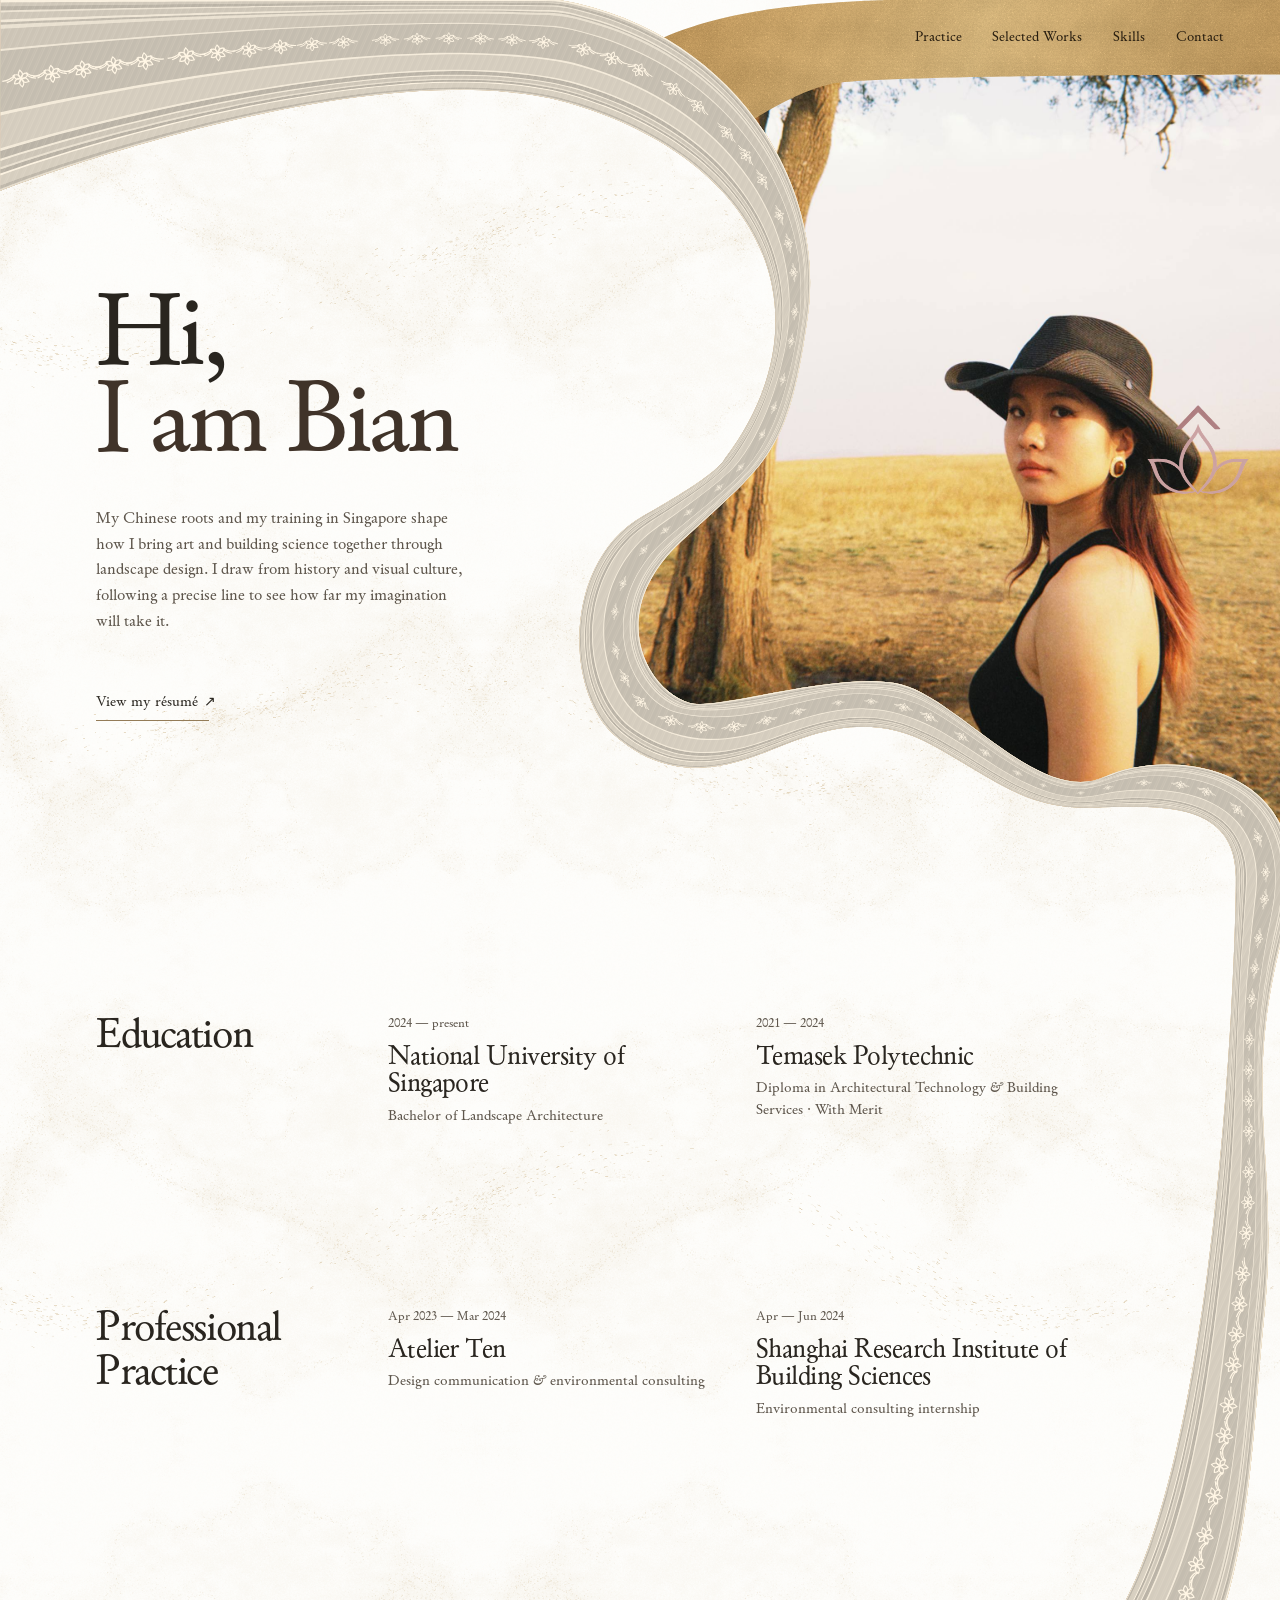
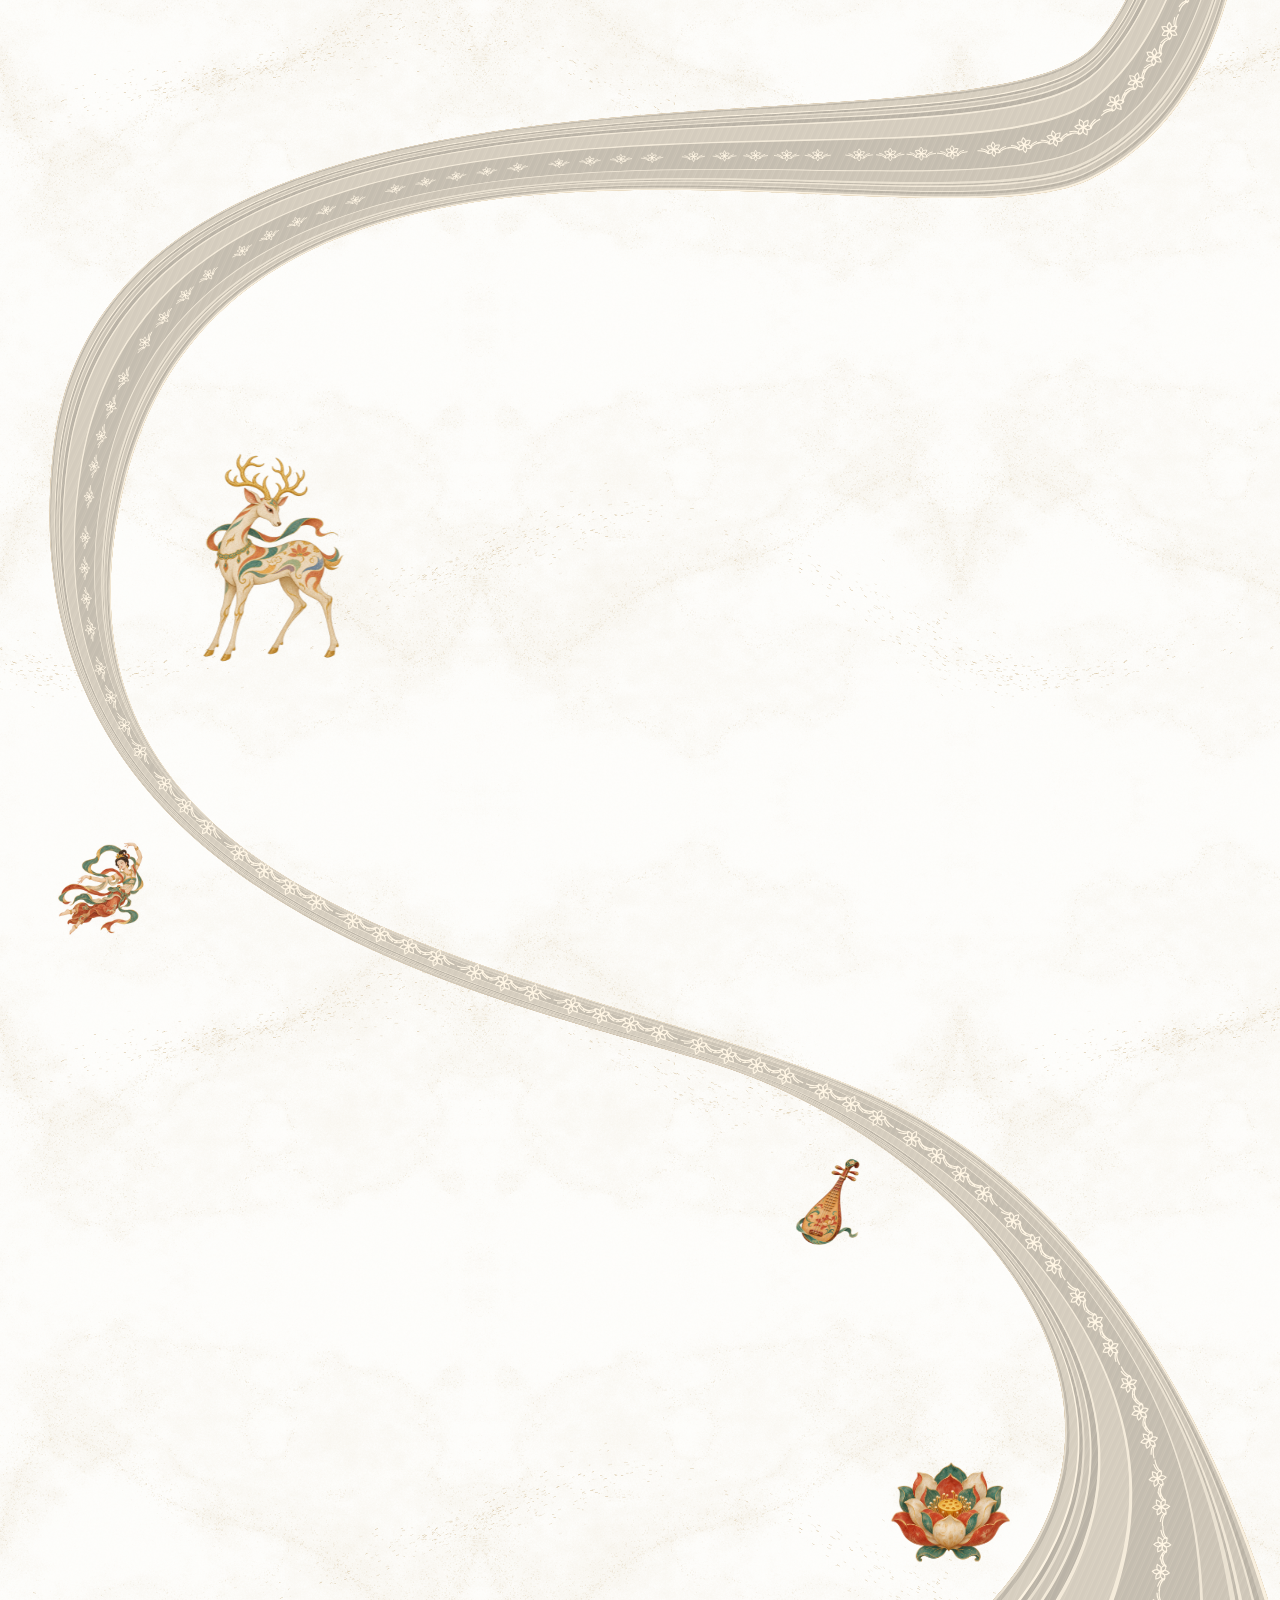
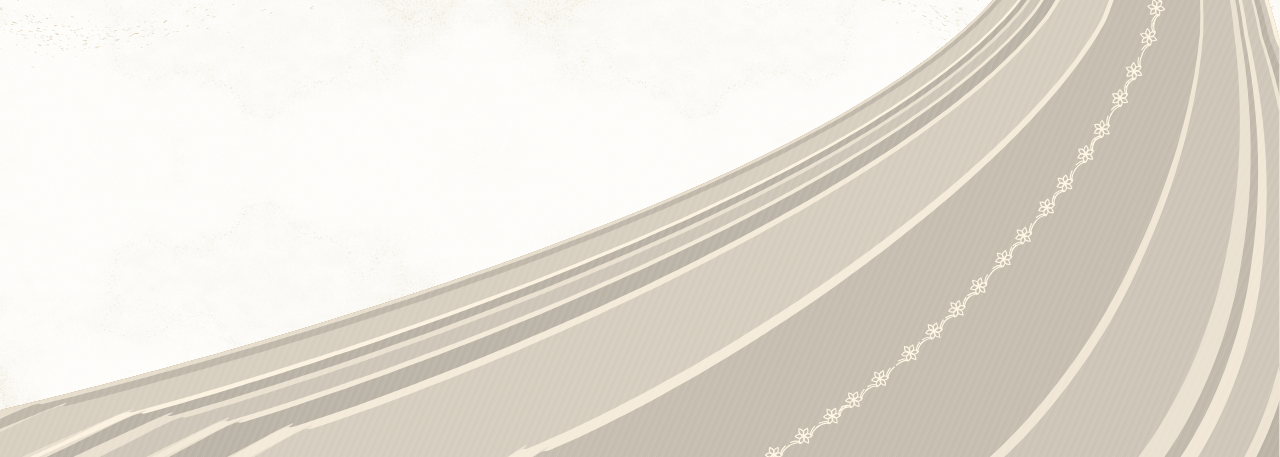
==== commit 916dcebf: "Connect the finalized LAD3001 encounter to the home page and case study" ====
--- a/index.html
+++ b/index.html
@@ -9,6 +9,7 @@
   <link rel="stylesheet" href="style.css">
   <link rel="stylesheet" href="desktop-board.css?v=project-motifs-10">
   <script defer src="project-icons.js?v=touch-weave-7"></script>
+  <script defer src="tpz-entry.js"></script>
   <script defer src="plaques.js"></script>
   <script defer src="ribbons.js?v=smooth-weave-6"></script>
 </head>
@@ -53,10 +54,35 @@
     <section class="work-index" id="works" aria-labelledby="works-title">
       <h2 id="works-title">Selected <em>works</em></h2>
       <div class="project-route">
-      <svg class="board-works" preserveAspectRatio="none" viewBox="0 830 595.2755737305 710" aria-label="Selected works"><title>Selected works</title><g id="detail-y3s1" class="project-reveal" data-project="Y3S1" role="group" aria-label="Y3S1, reserved project space"><g class="desktop-frames"><rect class="image-space" x="236.769" y="886.944" width="300.83" height="212.359"/><rect class="line-space" x="270.854" y="1123.366" width="268.851" height="15.511"/><rect class="line-space" x="307.755" y="1148.579" width="231.95" height="15.511"/><rect class="line-space" x="370.812" y="1173.792" width="168.894" height="15.511"/><rect class="line-space" x="432.449" y="1199.005" width="107.257" height="15.511"/></g><g class="mobile-frames"><rect class="line-space" x="292.222" y="302.229" width="72.125" height="10.431"/><rect class="line-space" x="250.774" y="285.275" width="113.573" height="10.43"/><rect class="line-space" x="208.371" y="268.32" width="155.975" height="10.431"/><rect class="line-space" x="183.557" y="251.366" width="180.789" height="10.43"/><rect class="image-space" x="157.612" y="92.992" width="206.048" height="145.45"/></g></g><g id="detail-y2s2" class="project-reveal" data-project="Y2S2" role="group" aria-label="Y2S2, reserved project space"><g class="desktop-frames"><rect class="image-space" x="29.33" y="1263.795" width="183.357" height="129.434"/><rect class="line-space" x="29.322" y="1193.428" width="65.373" height="9.454"/><rect class="line-space" x="29.322" y="1208.795" width="102.941" height="9.454"/><rect class="line-space" x="29.322" y="1224.162" width="141.375" height="9.454"/><rect class="line-space" x="29.322" y="1239.53" width="163.866" height="9.454"/></g><g class="mobile-frames"><rect class="line-space" x="22.734" y="373.565" width="55.511" height="8.028"/><rect class="line-space" x="22.734" y="386.614" width="87.411" height="8.028"/><rect class="line-space" x="22.735" y="399.663" width="120.046" height="8.028"/><rect class="line-space" x="22.735" y="412.712" width="139.144" height="8.027"/><rect class="image-space" x="22.936" y="430.397" width="158.584" height="111.945"/></g></g><g id="detail-y2s1" class="project-reveal" data-project="Y2S1" role="group" aria-label="Y2S1, reserved project space"><g class="desktop-frames"><rect class="line-space" x="231.79" y="1299.711" width="115.075" height="10.6"/></g><g class="mobile-frames"><rect class="line-space" x="255.266" y="683.14" width="55.511" height="8.027"/><rect class="line-space" x="255.266" y="696.188" width="87.411" height="8.028"/></g></g><g id="detail-y1s1" class="project-reveal" data-project="Y1S1" role="group" aria-label="Y1S1, reserved project space"><g class="desktop-frames"><rect class="image-space" x="232.039" y="1390.876" width="170.079" height="120.06"/><rect class="line-space" x="71.876" y="1459.354" width="151.999" height="8.769"/><rect class="line-space" x="92.739" y="1473.608" width="131.136" height="8.769"/><rect class="line-space" x="128.389" y="1487.863" width="95.487" height="8.769"/><rect class="line-space" x="163.236" y="1502.117" width="60.639" height="8.769"/></g><g class="mobile-frames"><rect class="line-space" x="122.979" y="932.96" width="53.478" height="7.733"/><rect class="line-space" x="92.247" y="945.531" width="84.21" height="7.733"/><rect class="line-space" x="60.808" y="958.102" width="115.649" height="7.733"/><rect class="line-space" x="42.409" y="970.673" width="134.048" height="7.733"/><rect class="image-space" x="23.574" y="813.837" width="152.776" height="107.845"/></g></g></svg>
-        <button class="project-icon" type="button" data-term="Y3S1" data-motif="deer" aria-controls="detail-y3s1" aria-expanded="false" aria-label="Y3S1 project" style="--desktop-x:17.1886043%;--desktop-y:16.3060586%;--desktop-width:14.4220707%">
+        <button class="project-icon" type="button" data-term="Y3S1" data-motif="deer" aria-controls="detail-y3s1" aria-expanded="false" aria-label="Where We Retreat, Forests Return" style="--desktop-x:17.1886043%;--desktop-y:16.3060586%;--desktop-width:14.4220707%">
           <span class="icon-turn"><img class="icon-front" src="assets/project-icons/deer-front.webp" alt=""><img class="icon-back" src="assets/project-icons/deer-back-chestnut.webp" alt=""></span>
         </button>
+      <svg class="board-works" preserveAspectRatio="none" viewBox="0 830 595.2755737305 710" aria-label="Selected works"><title>Selected works</title><g id="detail-y3s1" class="project-reveal" data-project="Y3S1" role="group" aria-label="Where We Retreat, Forests Return" aria-hidden="true">
+<style>
+#detail-y3s1 .tpz-link{cursor:pointer}
+#detail-y3s1[aria-hidden="true"] .tpz-link{pointer-events:none;visibility:hidden;transition:visibility 0s .8s}
+#detail-y3s1 .tpz-frame{pointer-events:none}
+#detail-y3s1 .tpz-trigger{pointer-events:all;cursor:zoom-in}
+#detail-y3s1 .tpz-copy,#detail-y3s1 .tpz-scene{transform-box:fill-box;transform-origin:left center;transition:transform .78s cubic-bezier(.22,.65,.26,1),opacity .48s ease-out}
+#detail-y3s1[aria-hidden="false"] .tpz-copy{transition-delay:.17s}
+#detail-y3s1[aria-hidden="false"] .tpz-scene{transition-delay:.24s}
+#detail-y3s1[aria-hidden="true"] .tpz-copy,#detail-y3s1[aria-hidden="true"] .tpz-scene{opacity:0;transform:translateX(-12px) scaleX(.025)}
+#detail-y3s1 .tpz-speech{opacity:0}
+#detail-y3s1 .tpz-focus-ring{fill:transparent;stroke:transparent}
+#detail-y3s1 .tpz-link:focus-visible .tpz-focus-ring{stroke:#715b4b;stroke-width:1.2}
+@media(prefers-reduced-motion:reduce){#detail-y3s1 .tpz-link,#detail-y3s1 .tpz-copy,#detail-y3s1 .tpz-scene{transition:none!important}}
+@media(min-width:761px){.work-index[data-motion] button.project-icon[data-term="Y3S1"]{left:13.1876574%;top:17.5170130%;width:16.5761174%;aspect-ratio:206.041139625114/206.04255319149;transform:none}.work-index[data-motion] button.project-icon[data-term="Y3S1"] img{left:0;top:0;width:100%;height:100%}}@media(max-width:760px){.work-index[data-motion] button.project-icon[data-term="Y3S1"]{left:20.5047183%;top:17.3165911%;width:20.2463273%;aspect-ratio:78.9606764847267/78.9609805850796;transform:none}.work-index[data-motion] button.project-icon[data-term="Y3S1"] img{left:0;top:0;width:100%;height:100%}}</style>
+<g class="desktop-frames"><a class="tpz-link" href="lad3001.html" aria-label="Enter Where We Retreat, Forests Return" aria-description="In Dunhuang’s story of the Deer King, a deer saves a man’s life. For a reward, the man reveals where it lives. Does discovering a beautiful life or place give us the right to approach and use it without limits. Kent Ridge, Singapore  ·  LAD3001">
+<svg class="tpz-frame" x="0" y="862.0241614761867" width="595.2755737305" height="383.1218495449719" viewBox="0 0 1243 800" preserveAspectRatio="none" overflow="visible">
+<desc>In Dunhuang’s story of the Deer King, a deer saves a man’s life. For a reward, the man reveals where it lives. Does discovering a beautiful life or place give us the right to approach and use it without limits. Kent Ridge, Singapore  ·  LAD3001</desc>
+<g class="tpz-scene" data-focal-x="1028.4805" data-focal-y="571.6804"><image class="tpz-auraBack" href="assets/lad3001/auraBack.png" x="854.41942" y="476.44002" width="296.45885" height="189.26179" preserveAspectRatio="none"/><image class="tpz-tree tpz-trigger" href="assets/lad3001/tree.png" x="751.81652" y="155.90104" width="461.10658" height="577.47130" preserveAspectRatio="none"/><image class="tpz-auraFront" href="assets/lad3001/auraFront.png" x="854.87342" y="515.86956" width="302.81479" height="156.32653" preserveAspectRatio="none"/><image class="tpz-senior tpz-trigger" href="assets/lad3001/senior.png" x="843.52359" y="586.37877" width="39.49754" height="142.87419" preserveAspectRatio="none"/></g><image class="tpz-copy" href="assets/lad3001/desktop-copy.svg" x="233.26221" y="86.20898" width="538.84891" height="375.25910" pointer-events="none"/><image class="tpz-speech" href="assets/lad3001/desktop-speech.svg" x="586.74316" y="550.21777" width="258.96569" height="52.91516" pointer-events="none"/><rect class="tpz-trigger tpz-focus-ring" x="237.26221" y="90.20898" width="284.76611" height="42.89648"/><rect class="tpz-trigger tpz-focus-ring" x="524.13721" y="140.28711" width="226.23047" height="42.89648"/>
+</svg></a></g>
+<g class="mobile-frames"><a class="tpz-link" href="lad3001.html" aria-label="Enter Where We Retreat, Forests Return" aria-description="In Dunhuang’s story of the Deer King, a deer saves a man’s life. For a reward, the man reveals where it lives. Does discovering a beautiful life or place give us the right to approach and use it without limits. Kent Ridge, Singapore  ·  LAD3001">
+<svg class="tpz-frame" x="0" y="0.0" width="390.0" height="400.0" viewBox="0 0 390 400" preserveAspectRatio="none" overflow="visible">
+<desc>In Dunhuang’s story of the Deer King, a deer saves a man’s life. For a reward, the man reveals where it lives. Does discovering a beautiful life or place give us the right to approach and use it without limits. Kent Ridge, Singapore  ·  LAD3001</desc>
+<g class="tpz-scene" data-focal-x="316.4624" data-focal-y="310.0446"><image class="tpz-auraBack" href="assets/lad3001/auraBack.png" x="258.42541" y="278.28872" width="98.84803" height="63.10540" preserveAspectRatio="none"/><image class="tpz-tree tpz-trigger" href="assets/lad3001/tree.png" x="224.21461" y="171.41168" width="153.74638" height="192.54577" preserveAspectRatio="none"/><image class="tpz-auraFront" href="assets/lad3001/auraFront.png" x="258.57679" y="291.43568" width="100.96728" height="52.12382" preserveAspectRatio="none"/><image class="tpz-senior tpz-trigger" href="assets/lad3001/senior.png" x="254.79242" y="314.94550" width="13.16963" height="47.63842" preserveAspectRatio="none"/></g><image class="tpz-copy" href="assets/lad3001/mobile-copy.svg" x="120.71143" y="54.83594" width="260.77084" height="136.31918" pointer-events="none"/><image class="tpz-speech" href="assets/lad3001/mobile-speech.svg" x="158.65771" y="298.21680" width="100.60723" height="25.08234" pointer-events="none"/><rect class="tpz-trigger tpz-focus-ring" x="124.71143" y="58.83594" width="126.56250" height="19.06445"/><rect class="tpz-trigger tpz-focus-ring" x="256.76562" y="58.83594" width="100.54688" height="19.06445"/>
+</svg></a></g>
+</g><g id="detail-y2s2" class="project-reveal" data-project="Y2S2" role="group" aria-label="Y2S2, reserved project space"><g class="desktop-frames"><rect class="image-space" x="29.33" y="1263.795" width="183.357" height="129.434"/><rect class="line-space" x="29.322" y="1193.428" width="65.373" height="9.454"/><rect class="line-space" x="29.322" y="1208.795" width="102.941" height="9.454"/><rect class="line-space" x="29.322" y="1224.162" width="141.375" height="9.454"/><rect class="line-space" x="29.322" y="1239.53" width="163.866" height="9.454"/></g><g class="mobile-frames"><rect class="line-space" x="22.734" y="373.565" width="55.511" height="8.028"/><rect class="line-space" x="22.734" y="386.614" width="87.411" height="8.028"/><rect class="line-space" x="22.735" y="399.663" width="120.046" height="8.028"/><rect class="line-space" x="22.735" y="412.712" width="139.144" height="8.027"/><rect class="image-space" x="22.936" y="430.397" width="158.584" height="111.945"/></g></g><g id="detail-y2s1" class="project-reveal" data-project="Y2S1" role="group" aria-label="Y2S1, reserved project space"><g class="desktop-frames"><rect class="line-space" x="231.79" y="1299.711" width="115.075" height="10.6"/></g><g class="mobile-frames"><rect class="line-space" x="255.266" y="683.14" width="55.511" height="8.027"/><rect class="line-space" x="255.266" y="696.188" width="87.411" height="8.028"/></g></g><g id="detail-y1s1" class="project-reveal" data-project="Y1S1" role="group" aria-label="Y1S1, reserved project space"><g class="desktop-frames"><rect class="image-space" x="232.039" y="1390.876" width="170.079" height="120.06"/><rect class="line-space" x="71.876" y="1459.354" width="151.999" height="8.769"/><rect class="line-space" x="92.739" y="1473.608" width="131.136" height="8.769"/><rect class="line-space" x="128.389" y="1487.863" width="95.487" height="8.769"/><rect class="line-space" x="163.236" y="1502.117" width="60.639" height="8.769"/></g><g class="mobile-frames"><rect class="line-space" x="122.979" y="932.96" width="53.478" height="7.733"/><rect class="line-space" x="92.247" y="945.531" width="84.21" height="7.733"/><rect class="line-space" x="60.808" y="958.102" width="115.649" height="7.733"/><rect class="line-space" x="42.409" y="970.673" width="134.048" height="7.733"/><rect class="image-space" x="23.574" y="813.837" width="152.776" height="107.845"/></g></g></svg>
         <button class="project-icon" type="button" data-term="Y2S2" data-motif="apsara" aria-controls="detail-y2s2" aria-expanded="false" aria-label="Y2S2 project" style="--desktop-x:4.1604885%;--desktop-y:42.8718362%;--desktop-width:7.5809696%">
           <span class="icon-turn"><img class="icon-front" src="assets/project-icons/apsara-front.webp" alt=""><img class="icon-back" src="assets/project-icons/apsara-back-meadow.webp" alt=""></span>
         </button>
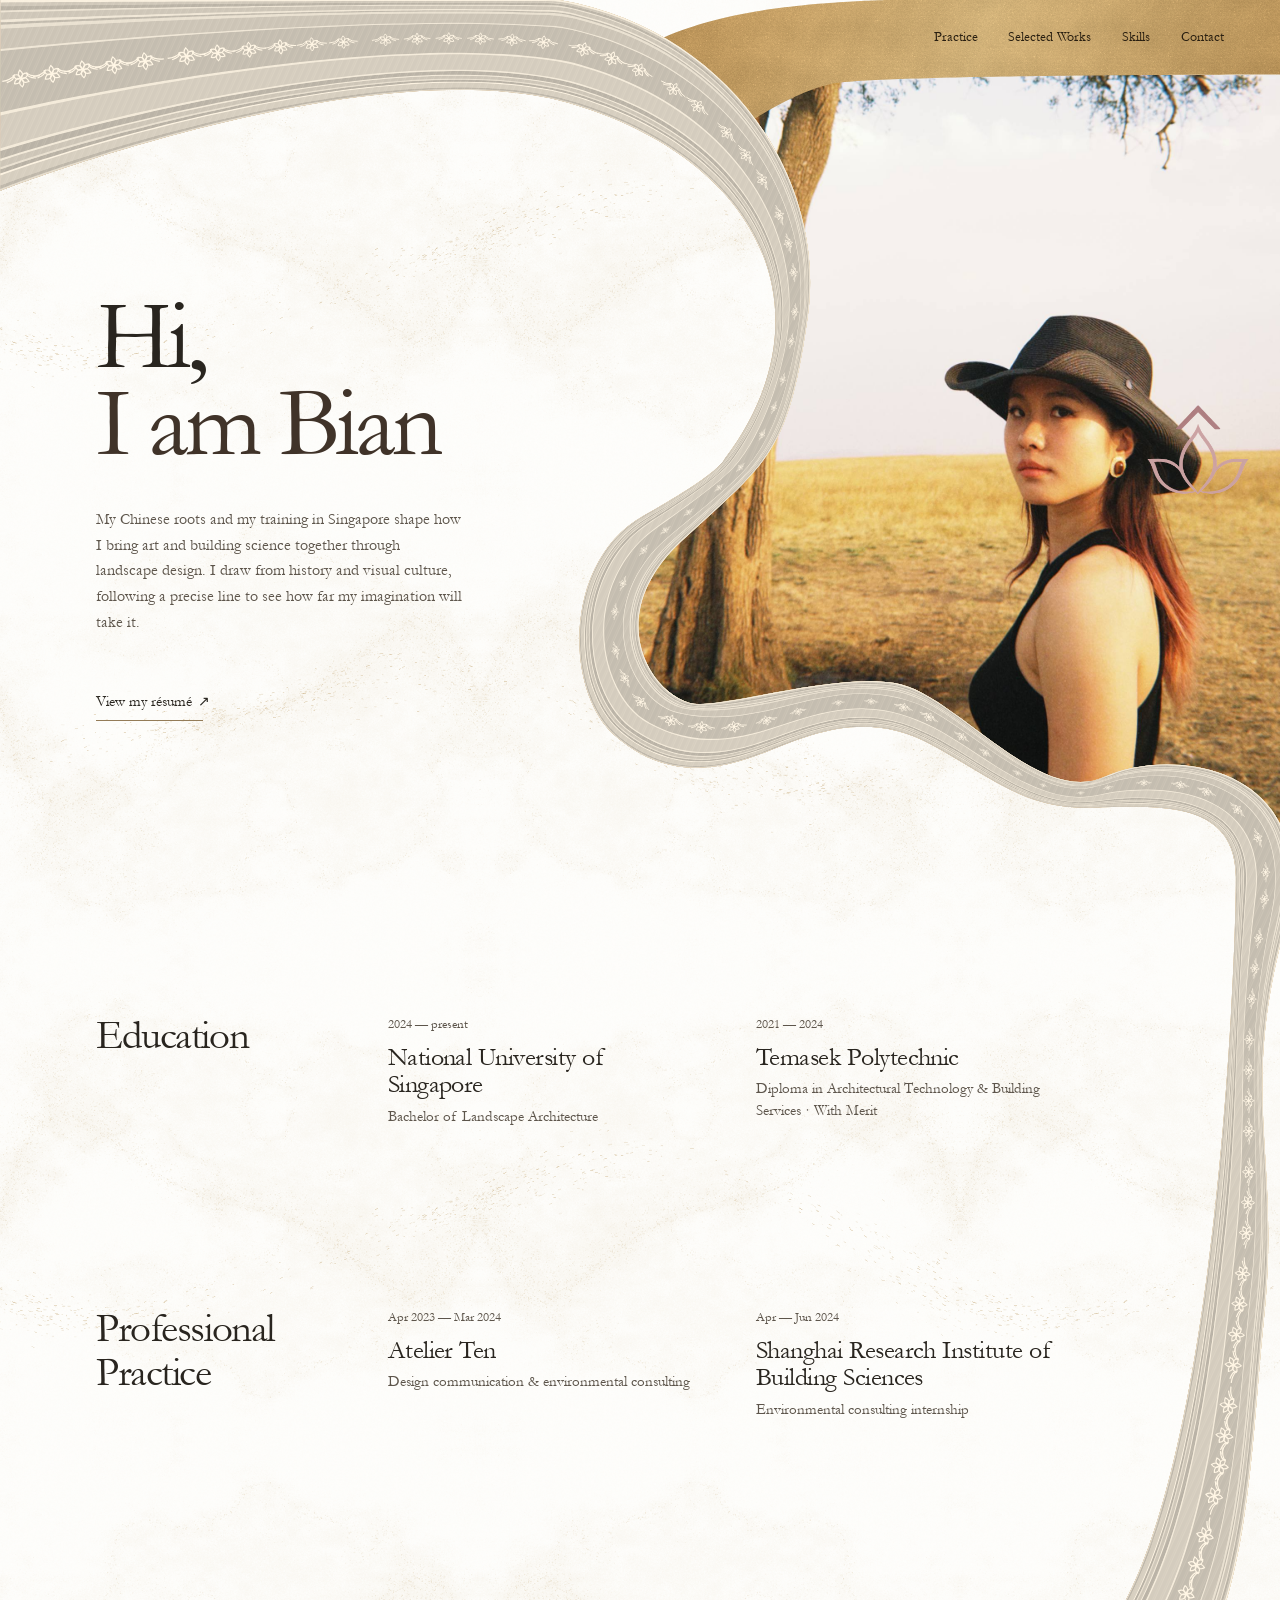
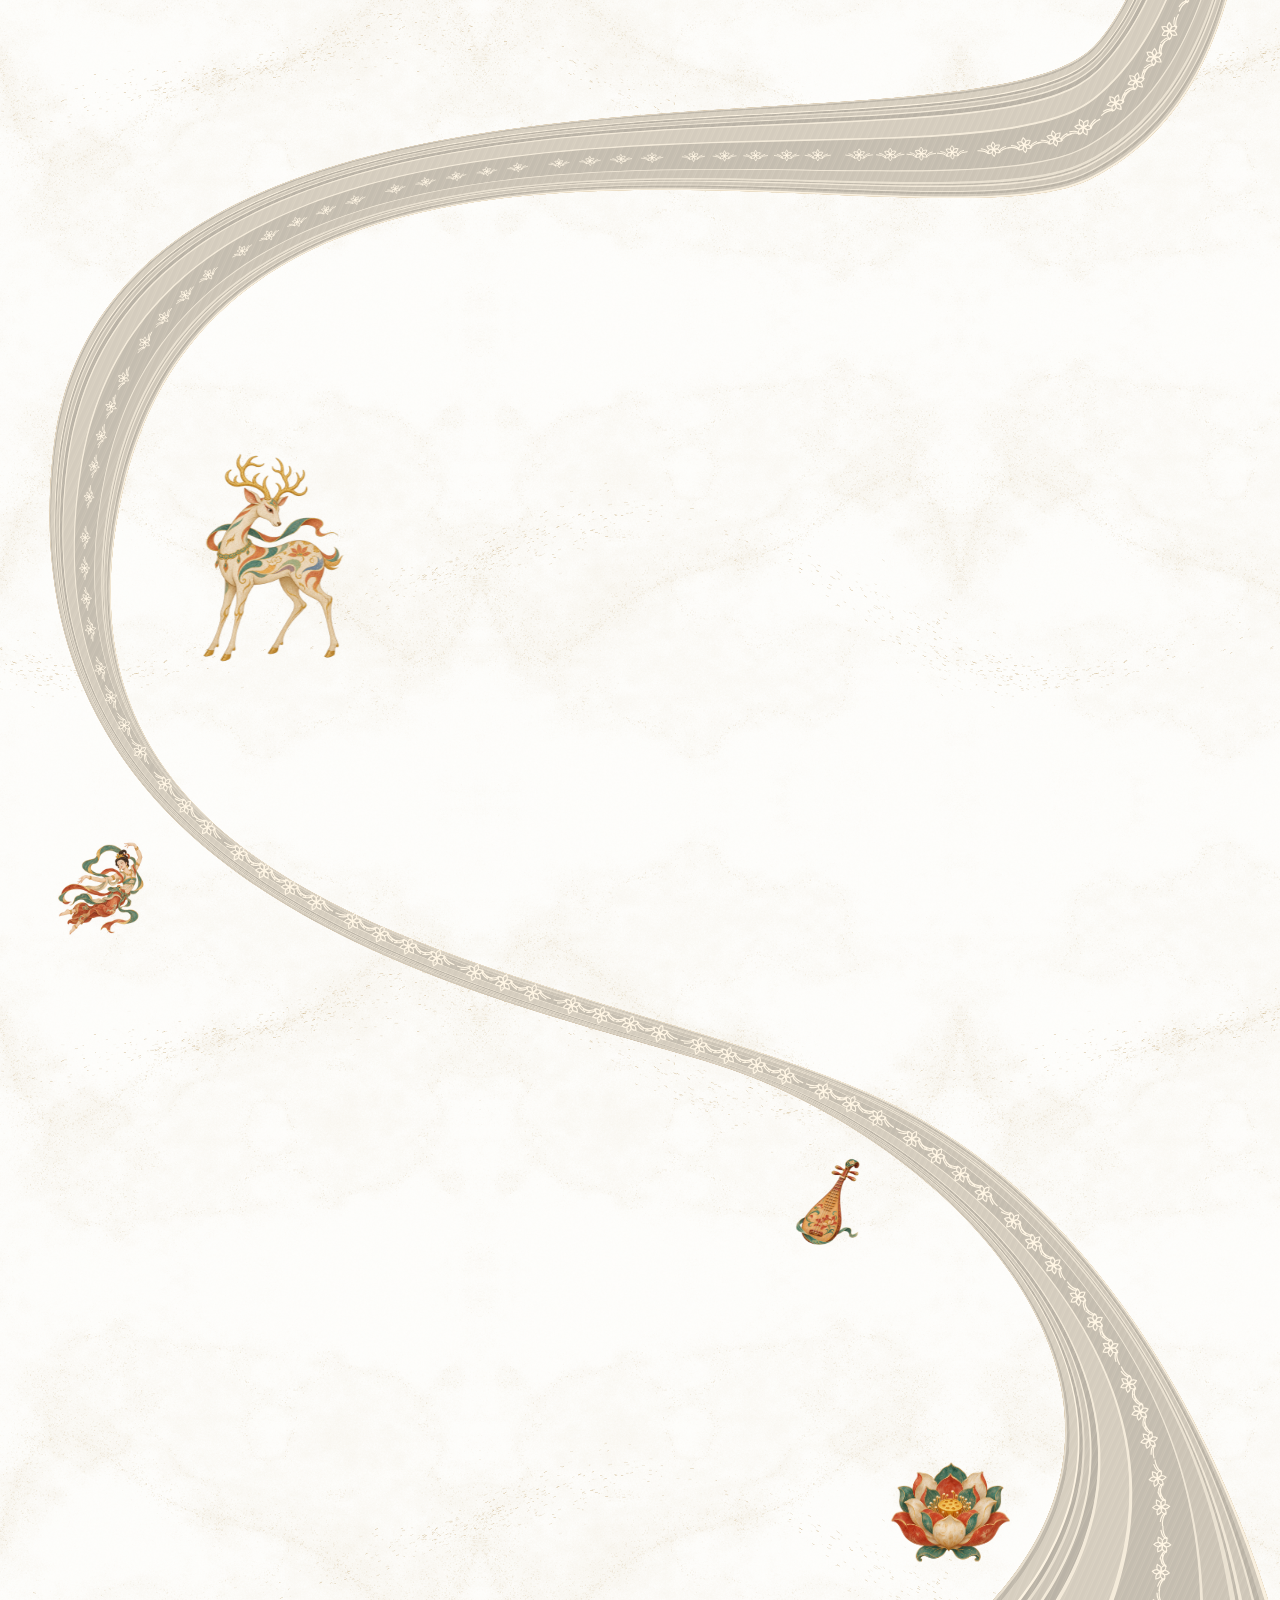
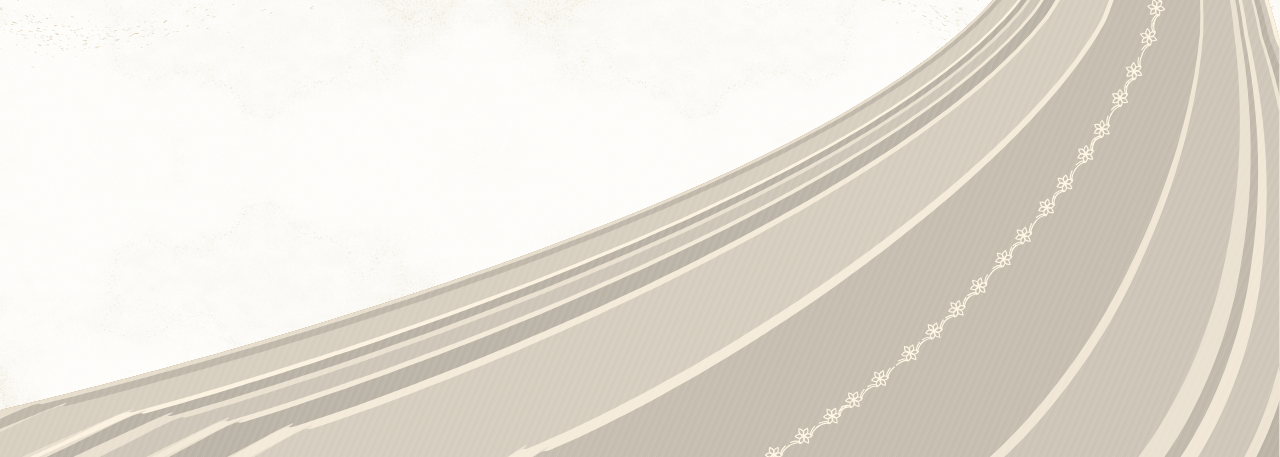
==== commit e7b4d65b: "Connect the portfolio home page to the final LAD3001 project" ====
--- a/index.html
+++ b/index.html
@@ -57,31 +57,31 @@
         <button class="project-icon" type="button" data-term="Y3S1" data-motif="deer" aria-controls="detail-y3s1" aria-expanded="false" aria-label="Where We Retreat, Forests Return" style="--desktop-x:17.1886043%;--desktop-y:16.3060586%;--desktop-width:14.4220707%">
           <span class="icon-turn"><img class="icon-front" src="assets/project-icons/deer-front.webp" alt=""><img class="icon-back" src="assets/project-icons/deer-back-chestnut.webp" alt=""></span>
         </button>
-      <svg class="board-works" preserveAspectRatio="none" viewBox="0 830 595.2755737305 710" aria-label="Selected works"><title>Selected works</title><g id="detail-y3s1" class="project-reveal" data-project="Y3S1" role="group" aria-label="Where We Retreat, Forests Return" aria-hidden="true">
-<style>
-#detail-y3s1 .tpz-link{cursor:pointer}
-#detail-y3s1[aria-hidden="true"] .tpz-link{pointer-events:none;visibility:hidden;transition:visibility 0s .8s}
-#detail-y3s1 .tpz-frame{pointer-events:none}
-#detail-y3s1 .tpz-trigger{pointer-events:all;cursor:zoom-in}
-#detail-y3s1 .tpz-copy,#detail-y3s1 .tpz-scene{transform-box:fill-box;transform-origin:left center;transition:transform .78s cubic-bezier(.22,.65,.26,1),opacity .48s ease-out}
-#detail-y3s1[aria-hidden="false"] .tpz-copy{transition-delay:.17s}
-#detail-y3s1[aria-hidden="false"] .tpz-scene{transition-delay:.24s}
-#detail-y3s1[aria-hidden="true"] .tpz-copy,#detail-y3s1[aria-hidden="true"] .tpz-scene{opacity:0;transform:translateX(-12px) scaleX(.025)}
-#detail-y3s1 .tpz-speech{opacity:0}
-#detail-y3s1 .tpz-focus-ring{fill:transparent;stroke:transparent}
-#detail-y3s1 .tpz-link:focus-visible .tpz-focus-ring{stroke:#715b4b;stroke-width:1.2}
-@media(prefers-reduced-motion:reduce){#detail-y3s1 .tpz-link,#detail-y3s1 .tpz-copy,#detail-y3s1 .tpz-scene{transition:none!important}}
-@media(min-width:761px){.work-index[data-motion] button.project-icon[data-term="Y3S1"]{left:13.1876574%;top:17.5170130%;width:16.5761174%;aspect-ratio:206.041139625114/206.04255319149;transform:none}.work-index[data-motion] button.project-icon[data-term="Y3S1"] img{left:0;top:0;width:100%;height:100%}}@media(max-width:760px){.work-index[data-motion] button.project-icon[data-term="Y3S1"]{left:20.5047183%;top:17.3165911%;width:20.2463273%;aspect-ratio:78.9606764847267/78.9609805850796;transform:none}.work-index[data-motion] button.project-icon[data-term="Y3S1"] img{left:0;top:0;width:100%;height:100%}}</style>
-<g class="desktop-frames"><a class="tpz-link" href="lad3001.html" aria-label="Enter Where We Retreat, Forests Return" aria-description="In Dunhuang’s story of the Deer King, a deer saves a man’s life. For a reward, the man reveals where it lives. Does discovering a beautiful life or place give us the right to approach and use it without limits. Kent Ridge, Singapore  ·  LAD3001">
-<svg class="tpz-frame" x="0" y="862.0241614761867" width="595.2755737305" height="383.1218495449719" viewBox="0 0 1243 800" preserveAspectRatio="none" overflow="visible">
-<desc>In Dunhuang’s story of the Deer King, a deer saves a man’s life. For a reward, the man reveals where it lives. Does discovering a beautiful life or place give us the right to approach and use it without limits. Kent Ridge, Singapore  ·  LAD3001</desc>
-<g class="tpz-scene" data-focal-x="1028.4805" data-focal-y="571.6804"><image class="tpz-auraBack" href="assets/lad3001/auraBack.png" x="854.41942" y="476.44002" width="296.45885" height="189.26179" preserveAspectRatio="none"/><image class="tpz-tree tpz-trigger" href="assets/lad3001/tree.png" x="751.81652" y="155.90104" width="461.10658" height="577.47130" preserveAspectRatio="none"/><image class="tpz-auraFront" href="assets/lad3001/auraFront.png" x="854.87342" y="515.86956" width="302.81479" height="156.32653" preserveAspectRatio="none"/><image class="tpz-senior tpz-trigger" href="assets/lad3001/senior.png" x="843.52359" y="586.37877" width="39.49754" height="142.87419" preserveAspectRatio="none"/></g><image class="tpz-copy" href="assets/lad3001/desktop-copy.svg" x="233.26221" y="86.20898" width="538.84891" height="375.25910" pointer-events="none"/><image class="tpz-speech" href="assets/lad3001/desktop-speech.svg" x="586.74316" y="550.21777" width="258.96569" height="52.91516" pointer-events="none"/><rect class="tpz-trigger tpz-focus-ring" x="237.26221" y="90.20898" width="284.76611" height="42.89648"/><rect class="tpz-trigger tpz-focus-ring" x="524.13721" y="140.28711" width="226.23047" height="42.89648"/>
-</svg></a></g>
-<g class="mobile-frames"><a class="tpz-link" href="lad3001.html" aria-label="Enter Where We Retreat, Forests Return" aria-description="In Dunhuang’s story of the Deer King, a deer saves a man’s life. For a reward, the man reveals where it lives. Does discovering a beautiful life or place give us the right to approach and use it without limits. Kent Ridge, Singapore  ·  LAD3001">
-<svg class="tpz-frame" x="0" y="0.0" width="390.0" height="400.0" viewBox="0 0 390 400" preserveAspectRatio="none" overflow="visible">
-<desc>In Dunhuang’s story of the Deer King, a deer saves a man’s life. For a reward, the man reveals where it lives. Does discovering a beautiful life or place give us the right to approach and use it without limits. Kent Ridge, Singapore  ·  LAD3001</desc>
-<g class="tpz-scene" data-focal-x="316.4624" data-focal-y="310.0446"><image class="tpz-auraBack" href="assets/lad3001/auraBack.png" x="258.42541" y="278.28872" width="98.84803" height="63.10540" preserveAspectRatio="none"/><image class="tpz-tree tpz-trigger" href="assets/lad3001/tree.png" x="224.21461" y="171.41168" width="153.74638" height="192.54577" preserveAspectRatio="none"/><image class="tpz-auraFront" href="assets/lad3001/auraFront.png" x="258.57679" y="291.43568" width="100.96728" height="52.12382" preserveAspectRatio="none"/><image class="tpz-senior tpz-trigger" href="assets/lad3001/senior.png" x="254.79242" y="314.94550" width="13.16963" height="47.63842" preserveAspectRatio="none"/></g><image class="tpz-copy" href="assets/lad3001/mobile-copy.svg" x="120.71143" y="54.83594" width="260.77084" height="136.31918" pointer-events="none"/><image class="tpz-speech" href="assets/lad3001/mobile-speech.svg" x="158.65771" y="298.21680" width="100.60723" height="25.08234" pointer-events="none"/><rect class="tpz-trigger tpz-focus-ring" x="124.71143" y="58.83594" width="126.56250" height="19.06445"/><rect class="tpz-trigger tpz-focus-ring" x="256.76562" y="58.83594" width="100.54688" height="19.06445"/>
-</svg></a></g>
+      <svg class="board-works" preserveAspectRatio="none" viewBox="0 830 595.2755737305 710" aria-label="Selected works"><title>Selected works</title><g id="detail-y3s1" class="project-reveal" data-project="Y3S1" role="group" aria-label="Where We Retreat, Forests Return" aria-hidden="true">
+<style>
+#detail-y3s1 .tpz-link{cursor:pointer}
+#detail-y3s1[aria-hidden="true"] .tpz-link{pointer-events:none;visibility:hidden;transition:visibility 0s .8s}
+#detail-y3s1 .tpz-frame{pointer-events:none}
+#detail-y3s1 .tpz-trigger{pointer-events:all;cursor:zoom-in}
+#detail-y3s1 .tpz-copy,#detail-y3s1 .tpz-scene{transform-box:fill-box;transform-origin:left center;transition:transform .78s cubic-bezier(.22,.65,.26,1),opacity .48s ease-out}
+#detail-y3s1[aria-hidden="false"] .tpz-copy{transition-delay:.17s}
+#detail-y3s1[aria-hidden="false"] .tpz-scene{transition-delay:.24s}
+#detail-y3s1[aria-hidden="true"] .tpz-copy,#detail-y3s1[aria-hidden="true"] .tpz-scene{opacity:0;transform:translateX(-12px) scaleX(.025)}
+#detail-y3s1 .tpz-speech{opacity:0}
+#detail-y3s1 .tpz-focus-ring{fill:transparent;stroke:transparent}
+#detail-y3s1 .tpz-link:focus-visible .tpz-focus-ring{stroke:#715b4b;stroke-width:1.2}
+@media(prefers-reduced-motion:reduce){#detail-y3s1 .tpz-link,#detail-y3s1 .tpz-copy,#detail-y3s1 .tpz-scene{transition:none!important}}
+@media(min-width:761px){.work-index[data-motion] button.project-icon[data-term="Y3S1"]{left:13.1876574%;top:17.5170130%;width:16.5761174%;aspect-ratio:206.041139625114/206.04255319149;transform:none}.work-index[data-motion] button.project-icon[data-term="Y3S1"] img{left:0;top:0;width:100%;height:100%}}@media(max-width:760px){.work-index[data-motion] button.project-icon[data-term="Y3S1"]{left:20.5047183%;top:17.3165911%;width:20.2463273%;aspect-ratio:78.9606764847267/78.9609805850796;transform:none}.work-index[data-motion] button.project-icon[data-term="Y3S1"] img{left:0;top:0;width:100%;height:100%}}</style>
+<g class="desktop-frames"><a class="tpz-link" href="Project-Page/lad3001.html" aria-label="Enter Where We Retreat, Forests Return" aria-description="In Dunhuang’s story of the Deer King, a deer saves a man’s life. For a reward, the man reveals where it lives. Does discovering a beautiful life or place give us the right to approach and use it without limits. Kent Ridge, Singapore  ·  LAD3001">
+<svg class="tpz-frame" x="0" y="862.0241614761867" width="595.2755737305" height="383.1218495449719" viewBox="0 0 1243 800" preserveAspectRatio="none" overflow="visible">
+<desc>In Dunhuang’s story of the Deer King, a deer saves a man’s life. For a reward, the man reveals where it lives. Does discovering a beautiful life or place give us the right to approach and use it without limits. Kent Ridge, Singapore  ·  LAD3001</desc>
+<g class="tpz-scene" data-focal-x="1028.4805" data-focal-y="571.6804"><image class="tpz-auraBack" href="assets/lad3001/auraBack.png" x="854.41942" y="476.44002" width="296.45885" height="189.26179" preserveAspectRatio="none"/><image class="tpz-tree tpz-trigger" href="assets/lad3001/tree.png" x="751.81652" y="155.90104" width="461.10658" height="577.47130" preserveAspectRatio="none"/><image class="tpz-auraFront" href="assets/lad3001/auraFront.png" x="854.87342" y="515.86956" width="302.81479" height="156.32653" preserveAspectRatio="none"/><image class="tpz-senior tpz-trigger" href="assets/lad3001/senior.png" x="843.52359" y="586.37877" width="39.49754" height="142.87419" preserveAspectRatio="none"/></g><image class="tpz-copy" href="assets/lad3001/desktop-copy.svg" x="233.26221" y="86.20898" width="538.84891" height="375.25910" pointer-events="none"/><image class="tpz-speech" href="assets/lad3001/desktop-speech.svg" x="586.74316" y="550.21777" width="258.96569" height="52.91516" pointer-events="none"/><rect class="tpz-trigger tpz-focus-ring" x="237.26221" y="90.20898" width="284.76611" height="42.89648"/><rect class="tpz-trigger tpz-focus-ring" x="524.13721" y="140.28711" width="226.23047" height="42.89648"/>
+</svg></a></g>
+<g class="mobile-frames"><a class="tpz-link" href="Project-Page/lad3001.html" aria-label="Enter Where We Retreat, Forests Return" aria-description="In Dunhuang’s story of the Deer King, a deer saves a man’s life. For a reward, the man reveals where it lives. Does discovering a beautiful life or place give us the right to approach and use it without limits. Kent Ridge, Singapore  ·  LAD3001">
+<svg class="tpz-frame" x="0" y="0.0" width="390.0" height="400.0" viewBox="0 0 390 400" preserveAspectRatio="none" overflow="visible">
+<desc>In Dunhuang’s story of the Deer King, a deer saves a man’s life. For a reward, the man reveals where it lives. Does discovering a beautiful life or place give us the right to approach and use it without limits. Kent Ridge, Singapore  ·  LAD3001</desc>
+<g class="tpz-scene" data-focal-x="316.4624" data-focal-y="310.0446"><image class="tpz-auraBack" href="assets/lad3001/auraBack.png" x="258.42541" y="278.28872" width="98.84803" height="63.10540" preserveAspectRatio="none"/><image class="tpz-tree tpz-trigger" href="assets/lad3001/tree.png" x="224.21461" y="171.41168" width="153.74638" height="192.54577" preserveAspectRatio="none"/><image class="tpz-auraFront" href="assets/lad3001/auraFront.png" x="258.57679" y="291.43568" width="100.96728" height="52.12382" preserveAspectRatio="none"/><image class="tpz-senior tpz-trigger" href="assets/lad3001/senior.png" x="254.79242" y="314.94550" width="13.16963" height="47.63842" preserveAspectRatio="none"/></g><image class="tpz-copy" href="assets/lad3001/mobile-copy.svg" x="120.71143" y="54.83594" width="260.77084" height="136.31918" pointer-events="none"/><image class="tpz-speech" href="assets/lad3001/mobile-speech.svg" x="158.65771" y="298.21680" width="100.60723" height="25.08234" pointer-events="none"/><rect class="tpz-trigger tpz-focus-ring" x="124.71143" y="58.83594" width="126.56250" height="19.06445"/><rect class="tpz-trigger tpz-focus-ring" x="256.76562" y="58.83594" width="100.54688" height="19.06445"/>
+</svg></a></g>
 </g><g id="detail-y2s2" class="project-reveal" data-project="Y2S2" role="group" aria-label="Y2S2, reserved project space"><g class="desktop-frames"><rect class="image-space" x="29.33" y="1263.795" width="183.357" height="129.434"/><rect class="line-space" x="29.322" y="1193.428" width="65.373" height="9.454"/><rect class="line-space" x="29.322" y="1208.795" width="102.941" height="9.454"/><rect class="line-space" x="29.322" y="1224.162" width="141.375" height="9.454"/><rect class="line-space" x="29.322" y="1239.53" width="163.866" height="9.454"/></g><g class="mobile-frames"><rect class="line-space" x="22.734" y="373.565" width="55.511" height="8.028"/><rect class="line-space" x="22.734" y="386.614" width="87.411" height="8.028"/><rect class="line-space" x="22.735" y="399.663" width="120.046" height="8.028"/><rect class="line-space" x="22.735" y="412.712" width="139.144" height="8.027"/><rect class="image-space" x="22.936" y="430.397" width="158.584" height="111.945"/></g></g><g id="detail-y2s1" class="project-reveal" data-project="Y2S1" role="group" aria-label="Y2S1, reserved project space"><g class="desktop-frames"><rect class="line-space" x="231.79" y="1299.711" width="115.075" height="10.6"/></g><g class="mobile-frames"><rect class="line-space" x="255.266" y="683.14" width="55.511" height="8.027"/><rect class="line-space" x="255.266" y="696.188" width="87.411" height="8.028"/></g></g><g id="detail-y1s1" class="project-reveal" data-project="Y1S1" role="group" aria-label="Y1S1, reserved project space"><g class="desktop-frames"><rect class="image-space" x="232.039" y="1390.876" width="170.079" height="120.06"/><rect class="line-space" x="71.876" y="1459.354" width="151.999" height="8.769"/><rect class="line-space" x="92.739" y="1473.608" width="131.136" height="8.769"/><rect class="line-space" x="128.389" y="1487.863" width="95.487" height="8.769"/><rect class="line-space" x="163.236" y="1502.117" width="60.639" height="8.769"/></g><g class="mobile-frames"><rect class="line-space" x="122.979" y="932.96" width="53.478" height="7.733"/><rect class="line-space" x="92.247" y="945.531" width="84.21" height="7.733"/><rect class="line-space" x="60.808" y="958.102" width="115.649" height="7.733"/><rect class="line-space" x="42.409" y="970.673" width="134.048" height="7.733"/><rect class="image-space" x="23.574" y="813.837" width="152.776" height="107.845"/></g></g></svg>
         <button class="project-icon" type="button" data-term="Y2S2" data-motif="apsara" aria-controls="detail-y2s2" aria-expanded="false" aria-label="Y2S2 project" style="--desktop-x:4.1604885%;--desktop-y:42.8718362%;--desktop-width:7.5809696%">
           <span class="icon-turn"><img class="icon-front" src="assets/project-icons/apsara-front.webp" alt=""><img class="icon-back" src="assets/project-icons/apsara-back-meadow.webp" alt=""></span>
--- a/style.css
+++ b/style.css
@@ -1,12 +1,7 @@
 @charset "UTF-8";
-@font-face {
-  font-family: 'Garamond Libre';
-  src: url('assets/fonts/GaramondLibre-Regular.otf') format('opentype');
-  font-weight: 400;
-  font-style: normal;
-  font-display: swap;
-}
-:root{color-scheme:dark;--paper:#080808;--surface:#080808;--sand:#080808;--ink:#f5f2ed;--muted:#bcbab6;--coffee:#d6d2ca;--gold:#e6c289;--line:#514e49;--red:#e9d9c0;--ochre:#b99060;--serif:"Garamond Libre",Garamond,Georgia,serif;--sans:var(--serif);font-synthesis:none}
+@font-face{font-family:Garamond;src:local("Garamond"),url("assets/fonts/Garamond-Regular.ttf") format("truetype");font-style:normal;font-weight:400;font-display:swap}
+@font-face{font-family:Garamond;src:local("Garamond Bold"),url("assets/fonts/Garamond-Bold.ttf") format("truetype");font-style:normal;font-weight:700;font-display:swap}
+:root{color-scheme:dark;--paper:#080808;--surface:#080808;--sand:#080808;--ink:#f5f2ed;--muted:#bcbab6;--coffee:#d6d2ca;--gold:#e6c289;--line:#514e49;--red:#e9d9c0;--ochre:#b99060;--serif:Garamond,Georgia,serif;--sans:var(--serif);font-synthesis:none}
 *{box-sizing:border-box}html{scroll-behavior:smooth;scroll-padding-top:2rem}body{margin:0;background:var(--paper);color:var(--ink);font:1rem/1.7 var(--sans)}a{color:inherit;text-decoration:none}button{font:inherit}img{display:block;max-width:100%;height:auto}figure{margin:0}h1,h2,h3,p{margin-top:0}h1,h2,h3{font-family:var(--serif);font-weight:400;line-height:1.06}h1{font-size:clamp(3.5rem,6vw,7rem);letter-spacing:-.04em}h2{font-size:clamp(2.5rem,4vw,4.2rem);letter-spacing:-.035em}h3{font-size:2rem;letter-spacing:-.02em}em{font-weight:400}p{margin-bottom:1.2rem}a:focus-visible,button:focus-visible{outline:2px solid var(--red);outline-offset:7px}a:hover{color:var(--red)}
 .header,main>section,main>figure,footer{max-width:1440px;margin-inline:auto}.header{padding:2rem 6%;display:flex;align-items:center;justify-content:space-between;gap:2rem}.identity{font-family:var(--serif);font-size:1.9rem;line-height:1.1;letter-spacing:-.035em}.identity span{display:block;font-family:var(--sans);font-size:.75rem;letter-spacing:.08em;line-height:1.8;margin-top:.4rem}.header nav{display:flex;gap:2rem;font-size:.875rem}.header nav a{position:relative;padding-block:.3rem}.header nav a::after{content:'';position:absolute;bottom:0;left:0;width:0;height:1px;background:currentColor;transition:width .25s}.header nav a:hover::after{width:100%}.eyebrow,.date{font-family:var(--sans);font-size:.875rem;line-height:1.5;color:var(--muted)}.eyebrow{letter-spacing:.08em}.date{display:block;margin-bottom:.6rem}.skip{position:fixed;top:-5rem;left:1rem;padding:1rem;background:var(--paper);z-index:100}.skip:focus{top:1rem}
 /* Full case study content stays readable and unobstructed. */
